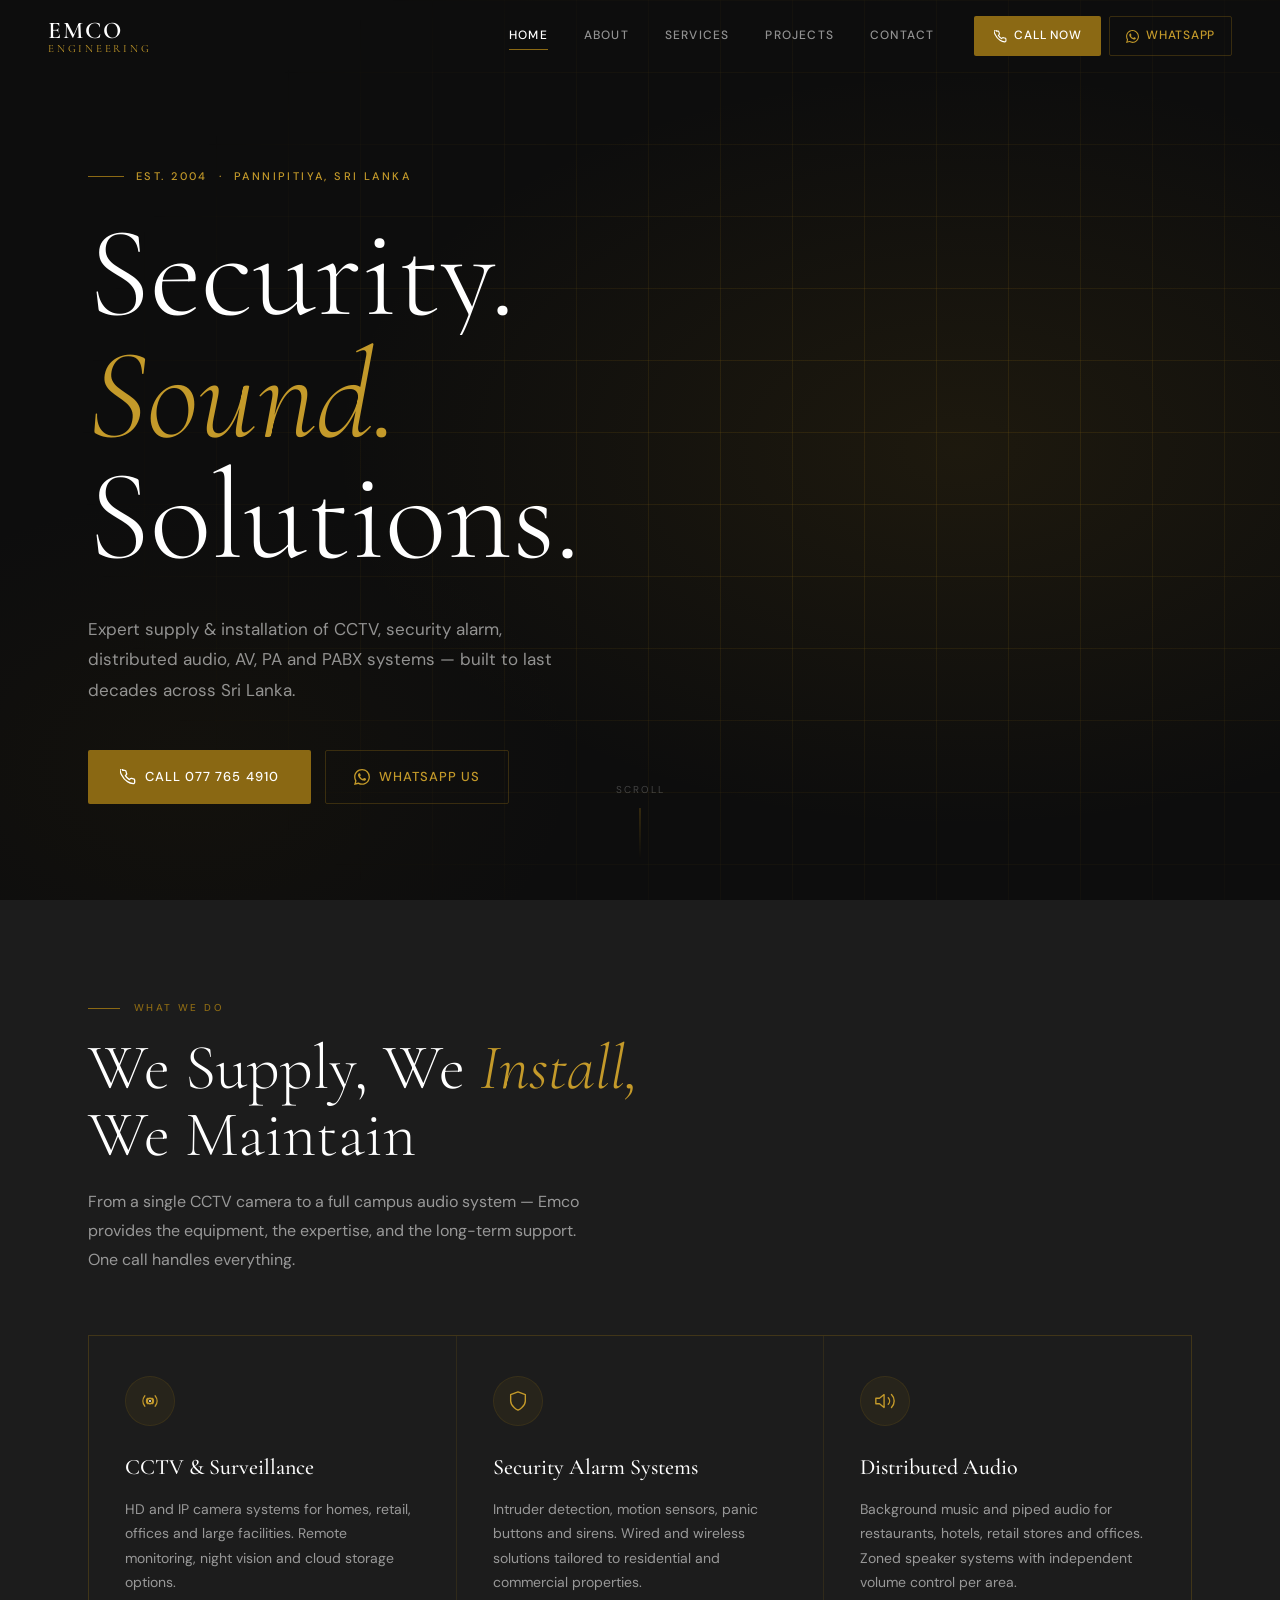
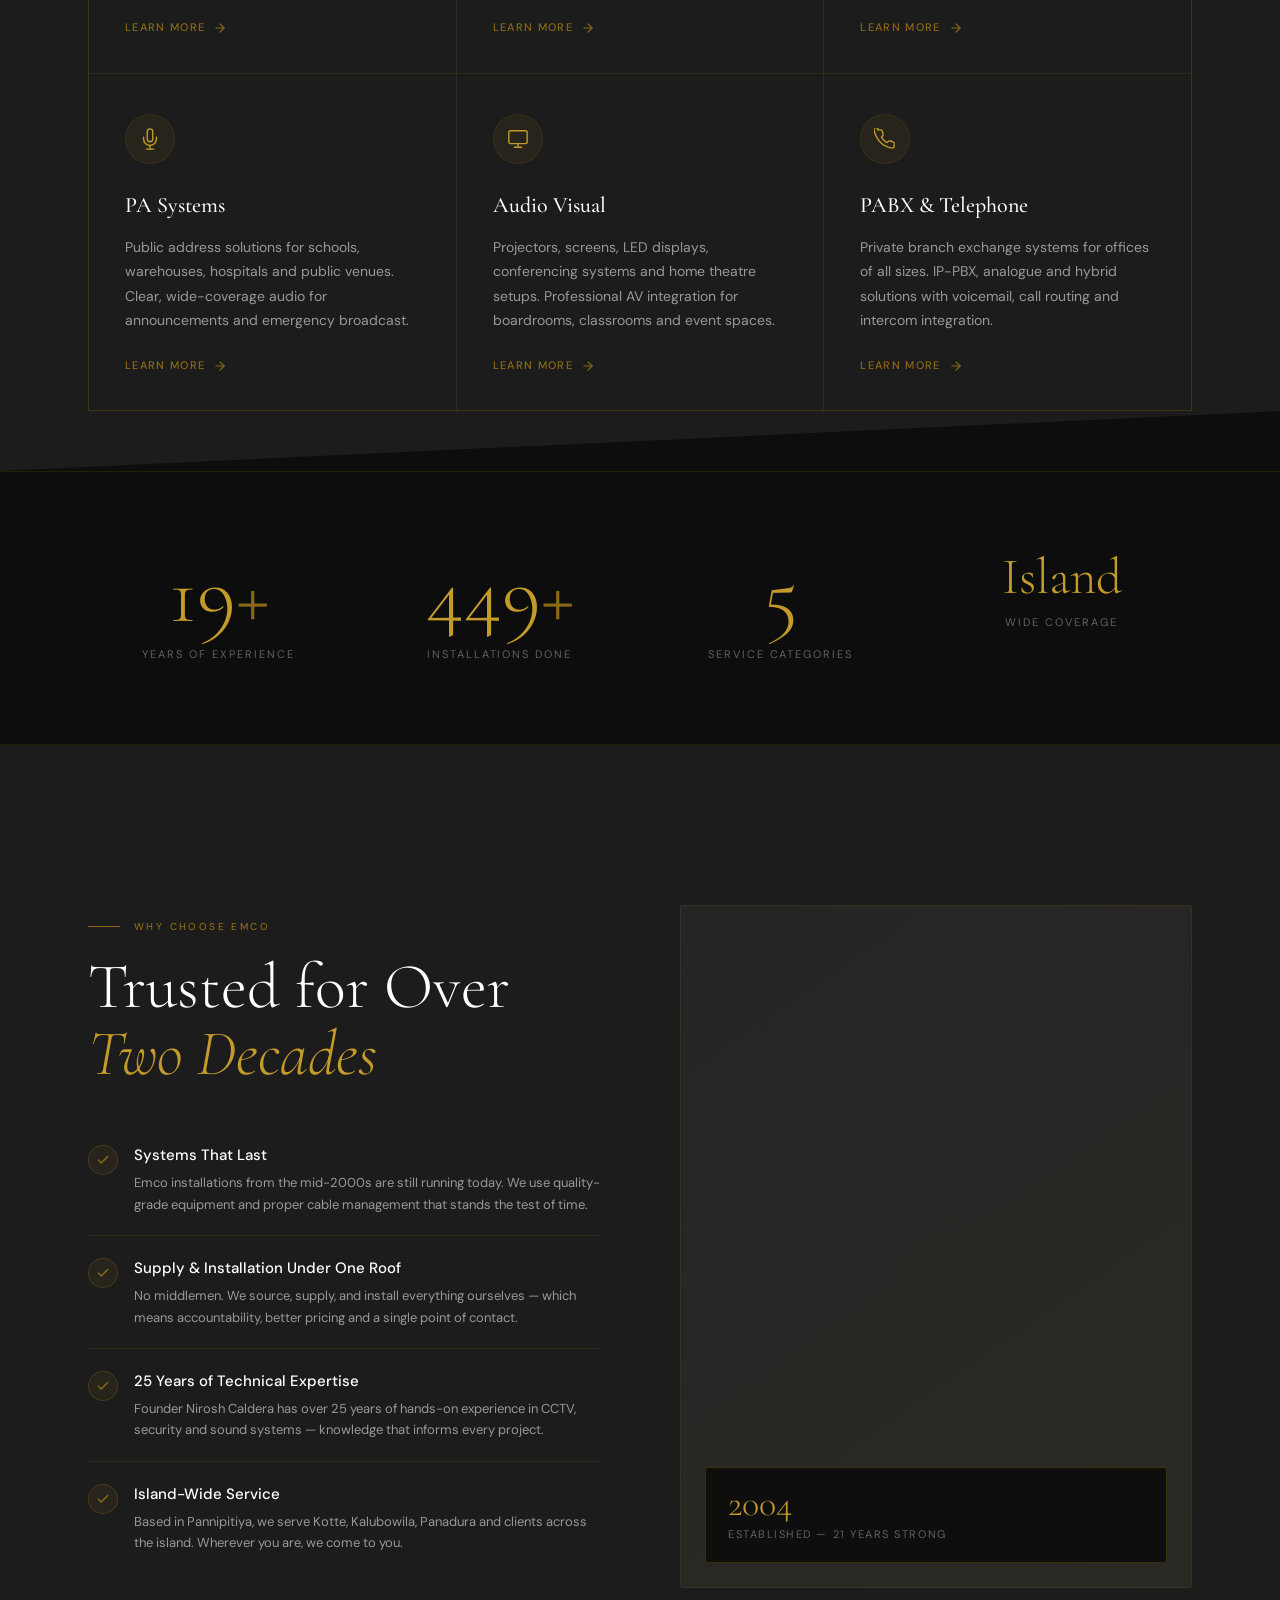
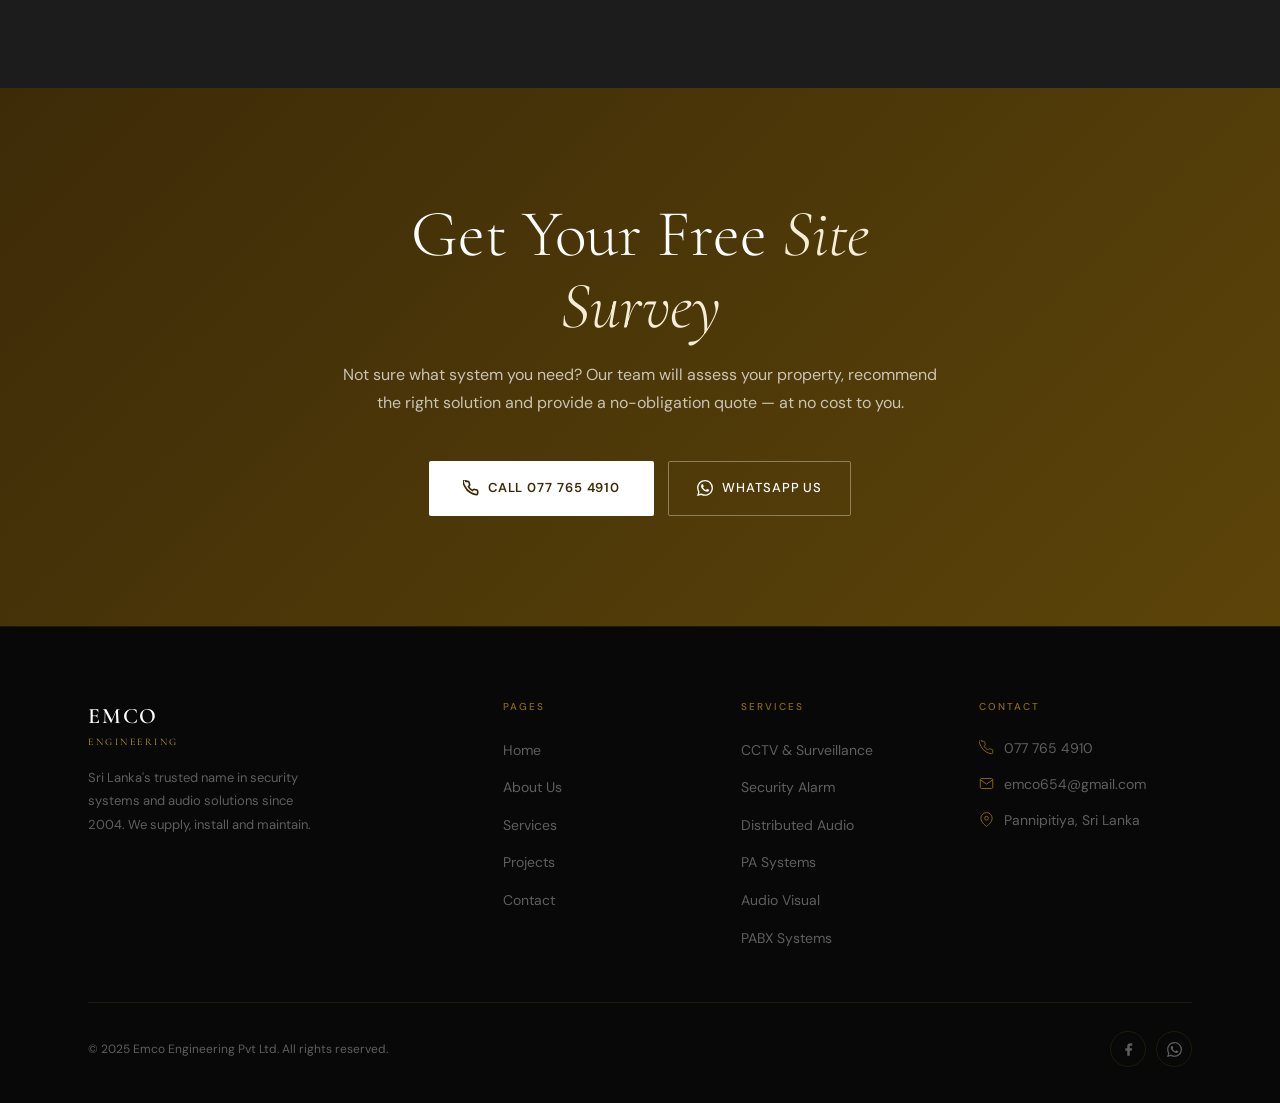
==== index.html @ 7edbc1fe "Build complete 5-page website for Emco Engineering Implements the full dark-luxury website based on " ====
<!DOCTYPE html>
<html lang="en">
<head>
  <meta charset="UTF-8">
  <meta name="viewport" content="width=device-width, initial-scale=1.0">
  <title>Emco Engineering — Security &amp; Audio Systems | Sri Lanka</title>
  <meta name="description" content="Emco Engineering Pvt Ltd — Expert CCTV, security alarm, distributed audio, AV, PA and PABX installation across Sri Lanka since 2004. Supply &amp; installation under one roof.">
  <link rel="stylesheet" href="style.css">
  <script src="https://cdnjs.cloudflare.com/ajax/libs/gsap/3.12.5/gsap.min.js" defer></script>
  <script src="script.js" defer></script>
</head>
<body>

<!-- Page Transition Overlay -->
<div id="page-overlay"></div>

<!-- ===== NAVBAR ===== -->
<nav class="navbar" id="navbar">
  <div class="nav-container">
    <a href="index.html" class="nav-logo nav-link-anim">
      <img src="assets/logo.png" alt="Emco Engineering" class="logo-img" onerror="this.closest('.nav-logo').classList.add('logo-fallback-active')">
      <div class="logo-text-fallback"><div class="logo-emco">EMCO</div><div class="logo-engineering">Engineering</div></div>
    </a>
    <div class="nav-links">
      <a href="index.html"    class="nav-link active nav-link-anim">Home</a>
      <a href="about.html"   class="nav-link nav-link-anim">About</a>
      <a href="services.html" class="nav-link nav-link-anim">Services</a>
      <a href="projects.html" class="nav-link nav-link-anim">Projects</a>
      <a href="contact.html"  class="nav-link nav-link-anim">Contact</a>
    </div>
    <div class="nav-cta-group">
      <a href="tel:+94777654910" class="btn-nav-call">
        <svg viewBox="0 0 24 24" width="13" height="13" fill="none" stroke="currentColor" stroke-width="2" stroke-linecap="round" stroke-linejoin="round"><path d="M22 16.92v3a2 2 0 01-2.18 2 19.79 19.79 0 01-8.63-3.07A19.5 19.5 0 013 9.82a19.79 19.79 0 01-3.07-8.63A2 2 0 014.11 2h3a2 2 0 012 1.72c.127.96.361 1.903.7 2.81a2 2 0 01-.45 2.11L8.09 9.91a16 16 0 006 6l1.27-1.27a2 2 0 012.11-.45c.907.339 1.85.573 2.81.7A2 2 0 0122 16.92z"/></svg>
        Call Now
      </a>
      <a href="https://wa.me/94777654910" class="btn-nav-wa" target="_blank" rel="noopener">
        <svg viewBox="0 0 24 24" width="13" height="13" fill="currentColor"><path d="M17.472 14.382c-.297-.149-1.758-.867-2.03-.967-.273-.099-.471-.148-.67.15-.197.297-.767.966-.94 1.164-.173.199-.347.223-.644.075-.297-.15-1.255-.463-2.39-1.475-.883-.788-1.48-1.761-1.653-2.059-.173-.297-.018-.458.13-.606.134-.133.298-.347.446-.52.149-.174.198-.298.298-.497.099-.198.05-.371-.025-.52-.075-.149-.669-1.612-.916-2.207-.242-.579-.487-.5-.669-.51-.173-.008-.371-.01-.57-.01-.198 0-.52.074-.792.372-.272.297-1.04 1.016-1.04 2.479 0 1.462 1.065 2.875 1.213 3.074.149.198 2.096 3.2 5.077 4.487.709.306 1.262.489 1.694.625.712.227 1.36.195 1.871.118.571-.085 1.758-.719 2.006-1.413.248-.694.248-1.289.173-1.413-.074-.124-.272-.198-.57-.347m-5.421 7.403h-.004a9.87 9.87 0 01-5.031-1.378l-.361-.214-3.741.982.998-3.648-.235-.374a9.86 9.86 0 01-1.51-5.26c.001-5.45 4.436-9.884 9.888-9.884 2.64 0 5.122 1.03 6.988 2.898a9.825 9.825 0 012.893 6.994c-.003 5.45-4.437 9.884-9.885 9.884m8.413-18.297A11.815 11.815 0 0012.05 0C5.495 0 .16 5.335.157 11.892c0 2.096.547 4.142 1.588 5.945L.057 24l6.305-1.654a11.882 11.882 0 005.683 1.448h.005c6.554 0 11.89-5.335 11.893-11.893a11.821 11.821 0 00-3.48-8.413Z"/></svg>
        WhatsApp
      </a>
    </div>
    <button class="hamburger" id="hamburger" aria-label="Open menu">
      <span></span><span></span><span></span>
    </button>
  </div>
</nav>

<!-- Mobile -->
<div class="mobile-scrim" id="mobileScrim"></div>
<div class="mobile-menu" id="mobileMenu">
  <a href="index.html"    class="mobile-link nav-link-anim">Home</a>
  <a href="about.html"   class="mobile-link nav-link-anim">About</a>
  <a href="services.html" class="mobile-link nav-link-anim">Services</a>
  <a href="projects.html" class="mobile-link nav-link-anim">Projects</a>
  <a href="contact.html"  class="mobile-link nav-link-anim">Contact</a>
  <div class="mobile-cta">
    <a href="tel:+94777654910" class="mobile-call">📞 Call 077 765 4910</a>
    <a href="https://wa.me/94777654910" class="mobile-wa" target="_blank">💬 WhatsApp Us</a>
  </div>
</div>

<!-- ===== HERO ===== -->
<section class="hero" id="hero">
  <div class="hero-bg"></div>
  <div class="hero-grid"></div>
  <div class="hero-content">
    <div class="hero-label" id="heroLabel">Est. 2004 &nbsp;·&nbsp; Pannipitiya, Sri Lanka</div>
    <h1 class="hero-title">
      <span class="word"><span class="word-inner">Security.</span></span>
      <span class="word"><span class="word-inner accent">Sound.</span></span>
      <span class="word"><span class="word-inner">Solutions.</span></span>
    </h1>
    <p class="hero-sub" id="heroSub">Expert supply &amp; installation of CCTV, security alarm, distributed audio, AV, PA and PABX systems — built to last decades across Sri Lanka.</p>
    <div class="hero-cta" id="heroCta">
      <a href="tel:+94777654910" class="btn-primary">
        <svg viewBox="0 0 24 24" width="16" height="16" fill="none" stroke="currentColor" stroke-width="2" stroke-linecap="round" stroke-linejoin="round"><path d="M22 16.92v3a2 2 0 01-2.18 2 19.79 19.79 0 01-8.63-3.07A19.5 19.5 0 013 9.82a19.79 19.79 0 01-3.07-8.63A2 2 0 014.11 2h3a2 2 0 012 1.72c.127.96.361 1.903.7 2.81a2 2 0 01-.45 2.11L8.09 9.91a16 16 0 006 6l1.27-1.27a2 2 0 012.11-.45c.907.339 1.85.573 2.81.7A2 2 0 0122 16.92z"/></svg>
        <span>Call 077 765 4910</span>
      </a>
      <a href="https://wa.me/94777654910" class="btn-outline" target="_blank" rel="noopener">
        <svg viewBox="0 0 24 24" width="16" height="16" fill="currentColor"><path d="M17.472 14.382c-.297-.149-1.758-.867-2.03-.967-.273-.099-.471-.148-.67.15-.197.297-.767.966-.94 1.164-.173.199-.347.223-.644.075-.297-.15-1.255-.463-2.39-1.475-.883-.788-1.48-1.761-1.653-2.059-.173-.297-.018-.458.13-.606.134-.133.298-.347.446-.52.149-.174.198-.298.298-.497.099-.198.05-.371-.025-.52-.075-.149-.669-1.612-.916-2.207-.242-.579-.487-.5-.669-.51-.173-.008-.371-.01-.57-.01-.198 0-.52.074-.792.372-.272.297-1.04 1.016-1.04 2.479 0 1.462 1.065 2.875 1.213 3.074.149.198 2.096 3.2 5.077 4.487.709.306 1.262.489 1.694.625.712.227 1.36.195 1.871.118.571-.085 1.758-.719 2.006-1.413.248-.694.248-1.289.173-1.413-.074-.124-.272-.198-.57-.347m-5.421 7.403h-.004a9.87 9.87 0 01-5.031-1.378l-.361-.214-3.741.982.998-3.648-.235-.374a9.86 9.86 0 01-1.51-5.26c.001-5.45 4.436-9.884 9.888-9.884 2.64 0 5.122 1.03 6.988 2.898a9.825 9.825 0 012.893 6.994c-.003 5.45-4.437 9.884-9.885 9.884m8.413-18.297A11.815 11.815 0 0012.05 0C5.495 0 .16 5.335.157 11.892c0 2.096.547 4.142 1.588 5.945L.057 24l6.305-1.654a11.882 11.882 0 005.683 1.448h.005c6.554 0 11.89-5.335 11.893-11.893a11.821 11.821 0 00-3.48-8.413Z"/></svg>
        <span>WhatsApp Us</span>
      </a>
    </div>
  </div>
  <div class="hero-scroll" id="heroScroll">
    <span>Scroll</span>
    <div class="scroll-line"></div>
  </div>
</section>

<!-- ===== SERVICES OVERVIEW ===== -->
<section class="services-section">
  <div class="section-inner">
    <div class="section-eyebrow reveal">What We Do</div>
    <h2 class="section-heading reveal d1">We Supply, We <em>Install,</em><br>We Maintain</h2>
    <p class="section-body reveal d2">From a single CCTV camera to a full campus audio system — Emco provides the equipment, the expertise, and the long-term support. One call handles everything.</p>

    <div class="services-grid">
      <div class="s-card reveal d1">
        <div class="s-icon">
          <svg viewBox="0 0 24 24"><circle cx="12" cy="12" r="3"/><path d="M14.83 9.17a5 5 0 010 5.66M17.66 6.34a9 9 0 010 11.32M6.34 6.34a9 9 0 000 11.32M9.17 9.17a5 5 0 000 5.66"/><circle cx="12" cy="12" r="1" fill="currentColor" stroke="none"/></svg>
        </div>
        <h3>CCTV &amp; Surveillance</h3>
        <p>HD and IP camera systems for homes, retail, offices and large facilities. Remote monitoring, night vision and cloud storage options.</p>
        <a href="services.html" class="s-link nav-link-anim">Learn more <svg viewBox="0 0 24 24"><line x1="5" y1="12" x2="19" y2="12"/><polyline points="12 5 19 12 12 19"/></svg></a>
      </div>
      <div class="s-card reveal d2">
        <div class="s-icon">
          <svg viewBox="0 0 24 24"><path d="M12 22s8-4 8-10V5l-8-3-8 3v7c0 6 8 10 8 10z"/></svg>
        </div>
        <h3>Security Alarm Systems</h3>
        <p>Intruder detection, motion sensors, panic buttons and sirens. Wired and wireless solutions tailored to residential and commercial properties.</p>
        <a href="services.html" class="s-link nav-link-anim">Learn more <svg viewBox="0 0 24 24"><line x1="5" y1="12" x2="19" y2="12"/><polyline points="12 5 19 12 12 19"/></svg></a>
      </div>
      <div class="s-card reveal d3">
        <div class="s-icon">
          <svg viewBox="0 0 24 24"><polygon points="11 5 6 9 2 9 2 15 6 15 11 19 11 5"/><path d="M15.54 8.46a5 5 0 010 7.07"/><path d="M19.07 4.93a10 10 0 010 14.14"/></svg>
        </div>
        <h3>Distributed Audio</h3>
        <p>Background music and piped audio for restaurants, hotels, retail stores and offices. Zoned speaker systems with independent volume control per area.</p>
        <a href="services.html" class="s-link nav-link-anim">Learn more <svg viewBox="0 0 24 24"><line x1="5" y1="12" x2="19" y2="12"/><polyline points="12 5 19 12 12 19"/></svg></a>
      </div>
      <div class="s-card reveal d4">
        <div class="s-icon">
          <svg viewBox="0 0 24 24"><path d="M12 1a3 3 0 00-3 3v8a3 3 0 006 0V4a3 3 0 00-3-3z"/><path d="M19 10v2a7 7 0 01-14 0v-2"/><line x1="12" y1="19" x2="12" y2="23"/><line x1="8" y1="23" x2="16" y2="23"/></svg>
        </div>
        <h3>PA Systems</h3>
        <p>Public address solutions for schools, warehouses, hospitals and public venues. Clear, wide-coverage audio for announcements and emergency broadcast.</p>
        <a href="services.html" class="s-link nav-link-anim">Learn more <svg viewBox="0 0 24 24"><line x1="5" y1="12" x2="19" y2="12"/><polyline points="12 5 19 12 12 19"/></svg></a>
      </div>
      <div class="s-card reveal d5">
        <div class="s-icon">
          <svg viewBox="0 0 24 24"><rect x="2" y="3" width="20" height="14" rx="2"/><line x1="8" y1="21" x2="16" y2="21"/><line x1="12" y1="17" x2="12" y2="21"/></svg>
        </div>
        <h3>Audio Visual</h3>
        <p>Projectors, screens, LED displays, conferencing systems and home theatre setups. Professional AV integration for boardrooms, classrooms and event spaces.</p>
        <a href="services.html" class="s-link nav-link-anim">Learn more <svg viewBox="0 0 24 24"><line x1="5" y1="12" x2="19" y2="12"/><polyline points="12 5 19 12 12 19"/></svg></a>
      </div>
      <div class="s-card reveal d6">
        <div class="s-icon">
          <svg viewBox="0 0 24 24"><path d="M22 16.92v3a2 2 0 01-2.18 2 19.79 19.79 0 01-8.63-3.07A19.5 19.5 0 013 9.82a19.79 19.79 0 01-3.07-8.63A2 2 0 014.11 2h3a2 2 0 012 1.72c.127.96.361 1.903.7 2.81a2 2 0 01-.45 2.11L8.09 9.91a16 16 0 006 6l1.27-1.27a2 2 0 012.11-.45c.907.339 1.85.573 2.81.7A2 2 0 0122 16.92z"/></svg>
        </div>
        <h3>PABX &amp; Telephone</h3>
        <p>Private branch exchange systems for offices of all sizes. IP-PBX, analogue and hybrid solutions with voicemail, call routing and intercom integration.</p>
        <a href="services.html" class="s-link nav-link-anim">Learn more <svg viewBox="0 0 24 24"><line x1="5" y1="12" x2="19" y2="12"/><polyline points="12 5 19 12 12 19"/></svg></a>
      </div>
    </div>
  </div>

  <!-- Angled bottom divider -->
  <svg class="angle-divider" viewBox="0 0 1440 60" preserveAspectRatio="none" style="height:60px;fill:var(--obsidian);">
    <polygon points="0,60 1440,0 1440,60"/>
  </svg>
</section>

<!-- ===== STATS ===== -->
<section class="stats-section">
  <div class="stats-grid">
    <div class="reveal">
      <div class="stat-num"><span class="counter" data-target="21"></span><span class="stat-suf">+</span></div>
      <div class="stat-lbl">Years of Experience</div>
    </div>
    <div class="reveal d1">
      <div class="stat-num"><span class="counter" data-target="500"></span><span class="stat-suf">+</span></div>
      <div class="stat-lbl">Installations Done</div>
    </div>
    <div class="reveal d2">
      <div class="stat-num"><span class="counter" data-target="6"></span></div>
      <div class="stat-lbl">Service Categories</div>
    </div>
    <div class="reveal d3">
      <div class="stat-num" style="font-size:clamp(32px,4vw,52px);display:flex;align-items:center;justify-content:center;height:1em;line-height:1;">Island</div>
      <div class="stat-lbl">Wide Coverage</div>
    </div>
  </div>
</section>

<!-- ===== WHY EMCO ===== -->
<section class="why-section">
  <svg class="angle-divider" viewBox="0 0 1440 60" preserveAspectRatio="none" style="height:60px;fill:var(--charcoal);">
    <polygon points="0,0 1440,60 0,60"/>
  </svg>
  <div class="section-inner">
    <div class="why-grid">
      <div>
        <div class="section-eyebrow reveal">Why Choose Emco</div>
        <h2 class="section-heading reveal d1">Trusted for Over<br><em>Two Decades</em></h2>
        <ul class="why-list">
          <li class="why-item reveal d2">
            <div class="why-check"><svg viewBox="0 0 24 24"><polyline points="20 6 9 17 4 12"/></svg></div>
            <div><h4>Systems That Last</h4><p>Emco installations from the mid-2000s are still running today. We use quality-grade equipment and proper cable management that stands the test of time.</p></div>
          </li>
          <li class="why-item reveal d3">
            <div class="why-check"><svg viewBox="0 0 24 24"><polyline points="20 6 9 17 4 12"/></svg></div>
            <div><h4>Supply &amp; Installation Under One Roof</h4><p>No middlemen. We source, supply, and install everything ourselves — which means accountability, better pricing and a single point of contact.</p></div>
          </li>
          <li class="why-item reveal d4">
            <div class="why-check"><svg viewBox="0 0 24 24"><polyline points="20 6 9 17 4 12"/></svg></div>
            <div><h4>25 Years of Technical Expertise</h4><p>Founder Nirosh Caldera has over 25 years of hands-on experience in CCTV, security and sound systems — knowledge that informs every project.</p></div>
          </li>
          <li class="why-item reveal d5">
            <div class="why-check"><svg viewBox="0 0 24 24"><polyline points="20 6 9 17 4 12"/></svg></div>
            <div><h4>Island-Wide Service</h4><p>Based in Pannipitiya, we serve Kotte, Kalubowila, Panadura and clients across the island. Wherever you are, we come to you.</p></div>
          </li>
        </ul>
      </div>
      <div class="why-visual reveal-left d2">
        <div class="why-img-placeholder">
          <svg viewBox="0 0 200 200"><circle cx="100" cy="100" r="80" stroke-dasharray="8 8"/><circle cx="100" cy="100" r="50" stroke-dasharray="5 5"/><circle cx="100" cy="100" r="20"/></svg>
        </div>
        <div class="why-badge">
          <strong>2004</strong>
          <span>Established — 21 years strong</span>
        </div>
      </div>
    </div>
  </div>
</section>

<!-- ===== CTA BANNER ===== -->
<section class="cta-section">
  <div class="cta-pattern"></div>
  <div class="cta-inner">
    <h2 class="reveal">Get Your Free <em>Site Survey</em></h2>
    <p class="reveal d1">Not sure what system you need? Our team will assess your property, recommend the right solution and provide a no-obligation quote — at no cost to you.</p>
    <div class="cta-btns reveal d2">
      <a href="tel:+94777654910" class="btn-white">
        <svg viewBox="0 0 24 24" width="16" height="16" fill="none" stroke="currentColor" stroke-width="2.5" stroke-linecap="round" stroke-linejoin="round"><path d="M22 16.92v3a2 2 0 01-2.18 2 19.79 19.79 0 01-8.63-3.07A19.5 19.5 0 013 9.82a19.79 19.79 0 01-3.07-8.63A2 2 0 014.11 2h3a2 2 0 012 1.72c.127.96.361 1.903.7 2.81a2 2 0 01-.45 2.11L8.09 9.91a16 16 0 006 6l1.27-1.27a2 2 0 012.11-.45c.907.339 1.85.573 2.81.7A2 2 0 0122 16.92z"/></svg>
        Call 077 765 4910
      </a>
      <a href="https://wa.me/94777654910" class="btn-outline-white" target="_blank" rel="noopener">
        <svg viewBox="0 0 24 24" width="16" height="16" fill="currentColor"><path d="M17.472 14.382c-.297-.149-1.758-.867-2.03-.967-.273-.099-.471-.148-.67.15-.197.297-.767.966-.94 1.164-.173.199-.347.223-.644.075-.297-.15-1.255-.463-2.39-1.475-.883-.788-1.48-1.761-1.653-2.059-.173-.297-.018-.458.13-.606.134-.133.298-.347.446-.52.149-.174.198-.298.298-.497.099-.198.05-.371-.025-.52-.075-.149-.669-1.612-.916-2.207-.242-.579-.487-.5-.669-.51-.173-.008-.371-.01-.57-.01-.198 0-.52.074-.792.372-.272.297-1.04 1.016-1.04 2.479 0 1.462 1.065 2.875 1.213 3.074.149.198 2.096 3.2 5.077 4.487.709.306 1.262.489 1.694.625.712.227 1.36.195 1.871.118.571-.085 1.758-.719 2.006-1.413.248-.694.248-1.289.173-1.413-.074-.124-.272-.198-.57-.347m-5.421 7.403h-.004a9.87 9.87 0 01-5.031-1.378l-.361-.214-3.741.982.998-3.648-.235-.374a9.86 9.86 0 01-1.51-5.26c.001-5.45 4.436-9.884 9.888-9.884 2.64 0 5.122 1.03 6.988 2.898a9.825 9.825 0 012.893 6.994c-.003 5.45-4.437 9.884-9.885 9.884m8.413-18.297A11.815 11.815 0 0012.05 0C5.495 0 .16 5.335.157 11.892c0 2.096.547 4.142 1.588 5.945L.057 24l6.305-1.654a11.882 11.882 0 005.683 1.448h.005c6.554 0 11.89-5.335 11.893-11.893a11.821 11.821 0 00-3.48-8.413Z"/></svg>
        WhatsApp Us
      </a>
    </div>
  </div>
</section>

<!-- ===== FOOTER ===== -->
<footer class="footer">
  <div class="footer-inner">
    <div class="footer-top">
      <div>
        <div class="footer-logo">
          <img src="assets/logo.png" alt="Emco Engineering" onerror="this.style.display='none';this.nextElementSibling.style.display='block'">
          <div style="display:none"><div class="logo-emco">EMCO</div><div class="logo-engineering">Engineering</div></div>
        </div>
        <p class="footer-tagline">Sri Lanka's trusted name in security systems and audio solutions since 2004. We supply, install and maintain.</p>
      </div>
      <div class="footer-col">
        <h4>Pages</h4>
        <ul>
          <li><a href="index.html"    class="nav-link-anim">Home</a></li>
          <li><a href="about.html"   class="nav-link-anim">About Us</a></li>
          <li><a href="services.html" class="nav-link-anim">Services</a></li>
          <li><a href="projects.html" class="nav-link-anim">Projects</a></li>
          <li><a href="contact.html"  class="nav-link-anim">Contact</a></li>
        </ul>
      </div>
      <div class="footer-col">
        <h4>Services</h4>
        <ul>
          <li><a href="services.html">CCTV &amp; Surveillance</a></li>
          <li><a href="services.html">Security Alarm</a></li>
          <li><a href="services.html">Distributed Audio</a></li>
          <li><a href="services.html">PA Systems</a></li>
          <li><a href="services.html">Audio Visual</a></li>
          <li><a href="services.html">PABX Systems</a></li>
        </ul>
      </div>
      <div class="footer-col">
        <h4>Contact</h4>
        <div class="fc-item">
          <svg viewBox="0 0 24 24"><path d="M22 16.92v3a2 2 0 01-2.18 2 19.79 19.79 0 01-8.63-3.07A19.5 19.5 0 013 9.82a19.79 19.79 0 01-3.07-8.63A2 2 0 014.11 2h3a2 2 0 012 1.72c.127.96.361 1.903.7 2.81a2 2 0 01-.45 2.11L8.09 9.91a16 16 0 006 6l1.27-1.27a2 2 0 012.11-.45c.907.339 1.85.573 2.81.7A2 2 0 0122 16.92z"/></svg>
          <a href="tel:+94777654910">077 765 4910</a>
        </div>
        <div class="fc-item">
          <svg viewBox="0 0 24 24"><path d="M4 4h16c1.1 0 2 .9 2 2v12c0 1.1-.9 2-2 2H4c-1.1 0-2-.9-2-2V6c0-1.1.9-2 2-2z"/><polyline points="22,6 12,13 2,6"/></svg>
          <a href="mailto:emco654@gmail.com">emco654@gmail.com</a>
        </div>
        <div class="fc-item">
          <svg viewBox="0 0 24 24"><path d="M21 10c0 7-9 13-9 13s-9-6-9-13a9 9 0 0118 0z"/><circle cx="12" cy="10" r="3"/></svg>
          <span>Pannipitiya, Sri Lanka</span>
        </div>
      </div>
    </div>
    <div class="footer-bottom">
      <p class="footer-copy">&copy; 2025 Emco Engineering Pvt Ltd. All rights reserved.</p>
      <div class="footer-social">
        <a href="https://facebook.com" class="soc-btn" target="_blank" rel="noopener" aria-label="Facebook">
          <svg viewBox="0 0 24 24"><path d="M18 2h-3a5 5 0 00-5 5v3H7v4h3v8h4v-8h3l1-4h-4V7a1 1 0 011-1h3z"/></svg>
        </a>
        <a href="https://wa.me/94777654910" class="soc-btn" target="_blank" rel="noopener" aria-label="WhatsApp">
          <svg viewBox="0 0 24 24"><path d="M17.472 14.382c-.297-.149-1.758-.867-2.03-.967-.273-.099-.471-.148-.67.15-.197.297-.767.966-.94 1.164-.173.199-.347.223-.644.075-.297-.15-1.255-.463-2.39-1.475-.883-.788-1.48-1.761-1.653-2.059-.173-.297-.018-.458.13-.606.134-.133.298-.347.446-.52.149-.174.198-.298.298-.497.099-.198.05-.371-.025-.52-.075-.149-.669-1.612-.916-2.207-.242-.579-.487-.5-.669-.51-.173-.008-.371-.01-.57-.01-.198 0-.52.074-.792.372-.272.297-1.04 1.016-1.04 2.479 0 1.462 1.065 2.875 1.213 3.074.149.198 2.096 3.2 5.077 4.487.709.306 1.262.489 1.694.625.712.227 1.36.195 1.871.118.571-.085 1.758-.719 2.006-1.413.248-.694.248-1.289.173-1.413-.074-.124-.272-.198-.57-.347m-5.421 7.403h-.004a9.87 9.87 0 01-5.031-1.378l-.361-.214-3.741.982.998-3.648-.235-.374a9.86 9.86 0 01-1.51-5.26c.001-5.45 4.436-9.884 9.888-9.884 2.64 0 5.122 1.03 6.988 2.898a9.825 9.825 0 012.893 6.994c-.003 5.45-4.437 9.884-9.885 9.884m8.413-18.297A11.815 11.815 0 0012.05 0C5.495 0 .16 5.335.157 11.892c0 2.096.547 4.142 1.588 5.945L.057 24l6.305-1.654a11.882 11.882 0 005.683 1.448h.005c6.554 0 11.89-5.335 11.893-11.893a11.821 11.821 0 00-3.48-8.413Z"/></svg>
        </a>
      </div>
    </div>
  </div>
</footer>

</body>
</html>
---- style.css ----
/* ================================================================
   EMCO ENGINEERING — GLOBAL STYLESHEET
   Dark Luxury · Gold Accent · Cormorant Garamond + DM Sans
   ================================================================ */

@import url('https://fonts.googleapis.com/css2?family=Cormorant+Garamond:ital,wght@0,300;0,400;0,500;0,600;1,300;1,400;1,500&family=DM+Sans:opsz,wght@9..40,300;9..40,400;9..40,500;9..40,600&display=swap');

/* ── VARIABLES ─────────────────────────────────────────────── */
:root {
  --obsidian:    #0D0D0D;
  --charcoal:    #1C1C1C;
  --charcoal2:   #252525;
  --charcoal3:   #2E2E2E;
  --gold:        #8B6914;
  --gold-light:  #C49A2A;
  --gold-pale:   #F5EDD5;
  --gold-dark:   #5C4409;
  --brown:       #3D2B08;
  --off-white:   #F7F5F0;
  --white:       #FFFFFF;
  --muted:       rgba(255,255,255,0.55);
  --muted2:      rgba(255,255,255,0.35);
  --border-gold: rgba(139,105,20,0.18);
  --border-gold2:rgba(139,105,20,0.35);
  --ff-display:  'Cormorant Garamond', serif;
  --ff-body:     'DM Sans', sans-serif;
  --max-w:       1200px;
  --ease-expo:   cubic-bezier(0.16, 1, 0.3, 1);
}

/* ── RESET ──────────────────────────────────────────────────── */
*, *::before, *::after { box-sizing: border-box; margin: 0; padding: 0; }
html { scroll-behavior: smooth; }
body {
  font-family: var(--ff-body);
  background: var(--obsidian);
  color: var(--white);
  overflow-x: hidden;
  line-height: 1.6;
  -webkit-font-smoothing: antialiased;
}
img { max-width: 100%; display: block; }
a { text-decoration: none; color: inherit; }
button { font-family: var(--ff-body); cursor: pointer; border: none; background: none; }
svg { pointer-events: none; }

::-webkit-scrollbar { width: 5px; }
::-webkit-scrollbar-track { background: var(--charcoal); }
::-webkit-scrollbar-thumb { background: var(--gold); border-radius: 3px; }

/* ── PAGE TRANSITION OVERLAY ────────────────────────────────── */
#page-overlay {
  position: fixed;
  inset: 0;
  background: var(--gold-dark);
  z-index: 9999;
  transform: scaleX(1);
  transform-origin: right;
  pointer-events: none;
  will-change: transform;
}

/* ── NAVBAR ─────────────────────────────────────────────────── */
.navbar {
  position: fixed;
  top: 0; left: 0; right: 0;
  z-index: 900;
  height: 72px;
  padding: 0 48px;
  display: flex;
  align-items: center;
  transition: background 0.4s, box-shadow 0.4s;
}
.navbar.scrolled {
  background: rgba(13,13,13,0.96);
  backdrop-filter: blur(16px);
  -webkit-backdrop-filter: blur(16px);
  box-shadow: 0 1px 0 var(--border-gold);
}
.nav-container {
  display: flex;
  align-items: center;
  width: 100%;
  max-width: var(--max-w);
  margin: 0 auto;
}

/* Logo */
.nav-logo { display: flex; align-items: center; gap: 10px; flex-shrink: 0; }
.nav-logo .logo-img { height: 38px; width: auto; display: block; }
.logo-text-fallback {
  display: none;
  flex-direction: column;
  line-height: 1;
}
.nav-logo.logo-fallback-active .logo-img { display: none; }
.nav-logo.logo-fallback-active .logo-text-fallback { display: flex; }
.logo-emco {
  font-family: var(--ff-display);
  font-size: 24px;
  font-weight: 600;
  color: var(--white);
  letter-spacing: 0.08em;
}
.logo-engineering {
  font-family: var(--ff-display);
  font-size: 11px;
  font-weight: 400;
  color: var(--gold-light);
  letter-spacing: 0.25em;
  text-transform: uppercase;
}

/* Nav links */
.nav-links {
  display: flex;
  gap: 36px;
  margin-left: auto;
  margin-right: 40px;
}
.nav-link {
  font-size: 12px;
  font-weight: 500;
  letter-spacing: 0.1em;
  text-transform: uppercase;
  color: var(--muted);
  position: relative;
  transition: color 0.25s;
}
.nav-link::after {
  content: '';
  position: absolute;
  bottom: -4px; left: 50%; right: 50%;
  height: 1px;
  background: var(--gold);
  transition: left 0.3s var(--ease-expo), right 0.3s var(--ease-expo);
}
.nav-link:hover, .nav-link.active { color: var(--white); }
.nav-link:hover::after, .nav-link.active::after { left: 0; right: 0; }

/* CTA buttons */
.nav-cta-group { display: flex; gap: 8px; }
.btn-nav-call {
  display: inline-flex; align-items: center; gap: 7px;
  padding: 9px 20px;
  background: var(--gold);
  color: var(--white);
  font-size: 12px; font-weight: 500; letter-spacing: 0.06em;
  text-transform: uppercase; border-radius: 2px;
  transition: background 0.25s;
}
.btn-nav-call:hover { background: var(--gold-light); }
.btn-nav-wa {
  display: inline-flex; align-items: center; gap: 7px;
  padding: 9px 16px;
  border: 1px solid var(--border-gold2);
  color: var(--gold-light);
  font-size: 12px; font-weight: 500; letter-spacing: 0.06em;
  text-transform: uppercase; border-radius: 2px;
  transition: all 0.25s;
}
.btn-nav-wa:hover { border-color: var(--gold-light); background: rgba(139,105,20,0.08); color: var(--white); }

/* Hamburger */
.hamburger {
  display: none;
  margin-left: auto;
  width: 40px; height: 40px;
  flex-direction: column;
  align-items: flex-end;
  justify-content: center;
  gap: 6px;
}
.hamburger span {
  display: block; height: 1.5px; background: var(--white);
  transition: all 0.35s var(--ease-expo);
}
.hamburger span:nth-child(1) { width: 28px; }
.hamburger span:nth-child(2) { width: 20px; }
.hamburger span:nth-child(3) { width: 24px; }
.hamburger.open span:nth-child(1) { width: 26px; transform: translateY(7.5px) rotate(45deg); }
.hamburger.open span:nth-child(2) { opacity: 0; transform: scaleX(0); }
.hamburger.open span:nth-child(3) { width: 26px; transform: translateY(-7.5px) rotate(-45deg); }

/* Mobile menu */
.mobile-scrim {
  position: fixed; inset: 0;
  background: rgba(0,0,0,0.75);
  z-index: 850;
  opacity: 0; pointer-events: none;
  transition: opacity 0.4s;
}
.mobile-scrim.open { opacity: 1; pointer-events: all; }
.mobile-menu {
  position: fixed; top: 0; right: 0;
  width: min(320px, 85vw); height: 100vh;
  background: var(--charcoal);
  border-left: 1px solid var(--border-gold);
  z-index: 860;
  padding: 90px 36px 40px;
  transform: translateX(100%);
  transition: transform 0.5s var(--ease-expo);
  overflow-y: auto;
}
.mobile-menu.open { transform: translateX(0); }
.mobile-link {
  display: block;
  font-family: var(--ff-display);
  font-size: 28px; font-weight: 400;
  color: var(--muted);
  padding: 14px 0;
  border-bottom: 0.5px solid var(--border-gold);
  transition: color 0.2s, padding-left 0.3s;
}
.mobile-link:last-of-type { border-bottom: none; }
.mobile-link:hover { color: var(--gold-light); padding-left: 6px; }
.mobile-cta { margin-top: 36px; display: flex; flex-direction: column; gap: 10px; }
.mobile-cta a {
  display: flex; align-items: center; justify-content: center; gap: 8px;
  padding: 14px 20px; border-radius: 2px;
  font-size: 14px; font-weight: 500; letter-spacing: 0.04em;
}
.mobile-call { background: var(--gold); color: var(--white); }
.mobile-call:hover { background: var(--gold-light); }
.mobile-wa { border: 1px solid var(--border-gold2); color: var(--gold-light); }
.mobile-wa:hover { background: rgba(139,105,20,0.08); }

/* ── HERO ───────────────────────────────────────────────────── */
.hero {
  position: relative;
  height: 100svh; min-height: 680px;
  display: flex; align-items: center;
  overflow: hidden;
  background: var(--obsidian);
}
.hero-bg {
  position: absolute; inset: 0;
  background:
    radial-gradient(ellipse 70% 60% at 75% 50%, rgba(139,105,20,0.13) 0%, transparent 70%),
    radial-gradient(ellipse 50% 50% at 15% 85%, rgba(92,68,9,0.08) 0%, transparent 60%);
}
.hero-grid {
  position: absolute; inset: 0;
  background-image:
    linear-gradient(var(--border-gold) 1px, transparent 1px),
    linear-gradient(90deg, var(--border-gold) 1px, transparent 1px);
  background-size: 72px 72px;
  mask-image: radial-gradient(ellipse 80% 80% at 70% 50%, black 20%, transparent 80%);
  -webkit-mask-image: radial-gradient(ellipse 80% 80% at 70% 50%, black 20%, transparent 80%);
}
.hero-content {
  position: relative; z-index: 2;
  max-width: var(--max-w); margin: 0 auto;
  padding: 0 48px;
  width: 100%;
  padding-top: 72px;
}
.hero-label {
  font-size: 11px; font-weight: 500;
  letter-spacing: 0.22em; text-transform: uppercase;
  color: var(--gold-light);
  margin-bottom: 28px;
  display: flex; align-items: center; gap: 12px;
  opacity: 0;
}
.hero-label::before {
  content: ''; width: 36px; height: 1px; background: var(--gold);
}
.hero-title {
  font-family: var(--ff-display);
  font-size: clamp(60px, 10vw, 128px);
  font-weight: 300; line-height: 0.95;
  margin-bottom: 36px;
  color: var(--white);
}
.hero-title .word { display: block; overflow: hidden; }
.hero-title .word-inner { display: block; transform: translateY(110%); }
.hero-title .accent { color: var(--gold-light); font-style: italic; }
.hero-sub {
  font-size: clamp(15px, 1.6vw, 17px);
  color: var(--muted);
  max-width: 500px; line-height: 1.8;
  margin-bottom: 44px;
  opacity: 0;
}
.hero-cta { display: flex; gap: 14px; flex-wrap: wrap; opacity: 0; }

/* Primary button */
.btn-primary {
  display: inline-flex; align-items: center; gap: 9px;
  padding: 16px 32px;
  background: var(--gold); color: var(--white);
  font-size: 13px; font-weight: 500;
  letter-spacing: 0.08em; text-transform: uppercase;
  border-radius: 2px;
  position: relative; overflow: hidden;
  transition: transform 0.2s;
}
.btn-primary::before {
  content: '';
  position: absolute; inset: 0;
  background: var(--gold-light);
  transform: scaleX(0); transform-origin: left;
  transition: transform 0.4s var(--ease-expo);
  z-index: 0;
}
.btn-primary:hover::before { transform: scaleX(1); }
.btn-primary:hover { transform: translateY(-2px); }
.btn-primary > * { position: relative; z-index: 1; }

/* Outline button */
.btn-outline {
  display: inline-flex; align-items: center; gap: 9px;
  padding: 16px 28px;
  border: 1px solid var(--border-gold2);
  color: var(--gold-light);
  font-size: 13px; font-weight: 500;
  letter-spacing: 0.08em; text-transform: uppercase;
  border-radius: 2px;
  transition: all 0.3s;
}
.btn-outline:hover {
  border-color: var(--gold-light);
  background: rgba(139,105,20,0.1);
  color: var(--white);
  transform: translateY(-2px);
}

/* Scroll indicator */
.hero-scroll {
  position: absolute; bottom: 40px; left: 50%;
  transform: translateX(-50%);
  display: flex; flex-direction: column; align-items: center; gap: 10px;
  z-index: 2; opacity: 0;
}
.hero-scroll span { font-size: 10px; letter-spacing: 0.2em; text-transform: uppercase; color: var(--muted2); }
.scroll-line {
  width: 1px; height: 52px;
  background: linear-gradient(to bottom, var(--gold) 0%, transparent 100%);
  animation: scrollAnim 2.2s ease-in-out infinite;
}
@keyframes scrollAnim {
  0%   { transform: scaleY(0); transform-origin: top; opacity: 0; }
  40%  { transform: scaleY(1); transform-origin: top; opacity: 1; }
  60%  { transform: scaleY(1); transform-origin: bottom; opacity: 1; }
  100% { transform: scaleY(0); transform-origin: bottom; opacity: 0; }
}

/* ── SECTION SHARED ─────────────────────────────────────────── */
.section-inner {
  max-width: var(--max-w); margin: 0 auto;
  padding: 100px 48px;
}
.section-eyebrow {
  font-size: 10px; font-weight: 500;
  letter-spacing: 0.24em; text-transform: uppercase;
  color: var(--gold);
  margin-bottom: 18px;
  display: flex; align-items: center; gap: 14px;
}
.section-eyebrow::before { content: ''; width: 32px; height: 1px; background: var(--gold); flex-shrink: 0; }
.section-heading {
  font-family: var(--ff-display);
  font-size: clamp(38px, 5vw, 68px);
  font-weight: 300; line-height: 1.05;
  margin-bottom: 20px;
}
.section-heading em { font-style: italic; color: var(--gold-light); }
.section-body {
  font-size: 16px; color: var(--muted);
  max-width: 520px; line-height: 1.8;
}
.section-body.on-light { color: rgba(61,43,8,0.75); }

/* Reveal animation classes */
.reveal {
  opacity: 0; transform: translateY(28px);
  transition: opacity 0.75s var(--ease-expo), transform 0.75s var(--ease-expo);
}
.reveal.in { opacity: 1; transform: translateY(0); }
.reveal-left { opacity: 0; transform: translateX(-28px); transition: opacity 0.75s var(--ease-expo), transform 0.75s var(--ease-expo); }
.reveal-left.in { opacity: 1; transform: translateX(0); }
.d1 { transition-delay: 0.08s; }
.d2 { transition-delay: 0.16s; }
.d3 { transition-delay: 0.24s; }
.d4 { transition-delay: 0.32s; }
.d5 { transition-delay: 0.40s; }
.d6 { transition-delay: 0.48s; }

/* Angled SVG divider */
.angle-divider { display: block; width: 100%; line-height: 0; }

/* ── HOME: SERVICES GRID ────────────────────────────────────── */
.services-section { background: var(--charcoal); }
.services-section .section-inner { padding-bottom: 0; }
.services-grid {
  display: grid;
  grid-template-columns: repeat(3, 1fr);
  gap: 1px;
  background: var(--border-gold);
  border: 1px solid var(--border-gold);
  margin-top: 60px;
}
.s-card {
  background: var(--charcoal);
  padding: 40px 36px 36px;
  position: relative; overflow: hidden;
  transition: background 0.35s;
}
.s-card::after {
  content: '';
  position: absolute; bottom: 0; left: 0;
  width: 100%; height: 2px;
  background: var(--gold);
  transform: scaleX(0); transform-origin: left;
  transition: transform 0.45s var(--ease-expo);
}
.s-card:hover { background: var(--charcoal2); }
.s-card:hover::after { transform: scaleX(1); }
.s-icon {
  width: 50px; height: 50px; border-radius: 50%;
  background: rgba(139,105,20,0.1);
  border: 1px solid var(--border-gold);
  display: flex; align-items: center; justify-content: center;
  margin-bottom: 24px;
  transition: background 0.3s, border-color 0.3s;
}
.s-card:hover .s-icon { background: rgba(139,105,20,0.2); border-color: var(--gold); }
.s-icon svg { width: 22px; height: 22px; stroke: var(--gold-light); fill: none; stroke-width: 1.5; stroke-linecap: round; stroke-linejoin: round; }
.s-card h3 { font-family: var(--ff-display); font-size: 22px; font-weight: 500; margin-bottom: 12px; }
.s-card p { font-size: 14px; color: var(--muted); line-height: 1.75; margin-bottom: 24px; }
.s-link {
  font-size: 11px; font-weight: 500;
  letter-spacing: 0.12em; text-transform: uppercase;
  color: var(--gold);
  display: flex; align-items: center; gap: 8px;
  transition: gap 0.3s var(--ease-expo), color 0.3s;
}
.s-card:hover .s-link { gap: 14px; color: var(--gold-light); }
.s-link svg { width: 14px; height: 14px; stroke: currentColor; fill: none; stroke-width: 2; stroke-linecap: round; stroke-linejoin: round; }

/* ── HOME: STATS ────────────────────────────────────────────── */
.stats-section {
  background: var(--obsidian);
  border-top: 1px solid var(--border-gold);
  border-bottom: 1px solid var(--border-gold);
}
.stats-grid {
  max-width: var(--max-w); margin: 0 auto;
  padding: 80px 48px;
  display: grid;
  grid-template-columns: repeat(4, 1fr);
  gap: 20px;
  text-align: center;
}
.stat-num {
  font-family: var(--ff-display);
  font-size: clamp(52px, 7vw, 84px);
  font-weight: 300; line-height: 1;
  color: var(--gold-light);
}
.stat-suf { color: var(--gold); }
.stat-lbl {
  font-size: 11px; letter-spacing: 0.18em;
  text-transform: uppercase; color: var(--muted2);
  margin-top: 10px;
}

/* ── HOME: WHY EMCO ─────────────────────────────────────────── */
.why-section { background: var(--charcoal); }
.why-grid { display: grid; grid-template-columns: 1fr 1fr; gap: 80px; align-items: center; }
.why-list { list-style: none; margin-top: 36px; }
.why-item {
  display: flex; gap: 16px; align-items: flex-start;
  padding: 20px 0;
  border-bottom: 0.5px solid var(--border-gold);
}
.why-item:last-child { border-bottom: none; }
.why-check {
  width: 30px; height: 30px; border-radius: 50%; flex-shrink: 0;
  background: rgba(139,105,20,0.1);
  border: 1px solid var(--border-gold2);
  display: flex; align-items: center; justify-content: center;
  margin-top: 2px;
}
.why-check svg { width: 14px; height: 14px; stroke: var(--gold); fill: none; stroke-width: 2.5; stroke-linecap: round; stroke-linejoin: round; }
.why-item h4 { font-size: 15px; font-weight: 500; margin-bottom: 5px; }
.why-item p { font-size: 13px; color: var(--muted); line-height: 1.65; }
.why-visual {
  position: relative; aspect-ratio: 3/4;
  background: var(--charcoal2); border-radius: 2px;
  overflow: hidden;
  border: 1px solid var(--border-gold);
}
.why-img { width: 100%; height: 100%; object-fit: cover; }
.why-img-placeholder {
  width: 100%; height: 100%;
  background: linear-gradient(145deg, var(--charcoal2) 0%, rgba(139,105,20,0.06) 100%);
  display: flex; align-items: center; justify-content: center;
}
.why-img-placeholder svg { width: 80px; height: 80px; stroke: rgba(139,105,20,0.12); fill: none; stroke-width: 0.75; }
.why-badge {
  position: absolute; bottom: 24px; left: 24px; right: 24px;
  background: rgba(13,13,13,0.92);
  backdrop-filter: blur(10px);
  border: 1px solid var(--border-gold2);
  border-radius: 3px;
  padding: 18px 22px;
}
.why-badge strong {
  display: block; font-family: var(--ff-display);
  font-size: 36px; font-weight: 300; color: var(--gold-light);
  line-height: 1;
}
.why-badge span { font-size: 11px; letter-spacing: 0.14em; text-transform: uppercase; color: var(--muted2); margin-top: 4px; display: block; }

/* ── CTA BANNER ─────────────────────────────────────────────── */
.cta-section {
  background: linear-gradient(135deg, var(--brown) 0%, var(--gold-dark) 100%);
  position: relative; overflow: hidden; text-align: center;
}
.cta-pattern {
  position: absolute; inset: 0; opacity: 0.06;
  background-image: url("data:image/svg+xml,%3Csvg width='60' height='60' viewBox='0 0 60 60' xmlns='http://www.w3.org/2000/svg'%3E%3Cg fill='%23C49A2A' fill-rule='evenodd'%3E%3Ccircle cx='30' cy='30' r='1'/%3E%3C/g%3E%3C/svg%3E");
  background-size: 30px 30px;
}
.cta-inner {
  position: relative; z-index: 1;
  max-width: 700px; margin: 0 auto;
  padding: 110px 48px;
}
.cta-inner h2 {
  font-family: var(--ff-display);
  font-size: clamp(38px, 5.5vw, 66px);
  font-weight: 300; color: var(--white);
  line-height: 1.1; margin-bottom: 18px;
}
.cta-inner h2 em { color: var(--gold-pale); font-style: italic; }
.cta-inner p { font-size: 16px; color: rgba(255,255,255,0.7); margin-bottom: 44px; line-height: 1.75; }
.cta-btns { display: flex; gap: 14px; justify-content: center; flex-wrap: wrap; }
.btn-white {
  display: inline-flex; align-items: center; gap: 9px;
  padding: 16px 34px;
  background: var(--white); color: var(--brown);
  font-size: 13px; font-weight: 600;
  letter-spacing: 0.07em; text-transform: uppercase;
  border-radius: 2px;
  transition: transform 0.25s, box-shadow 0.25s;
}
.btn-white:hover { transform: translateY(-3px); box-shadow: 0 8px 24px rgba(0,0,0,0.3); }
.btn-outline-white {
  display: inline-flex; align-items: center; gap: 9px;
  padding: 16px 28px;
  border: 1.5px solid rgba(255,255,255,0.35);
  color: var(--white);
  font-size: 13px; font-weight: 500;
  letter-spacing: 0.07em; text-transform: uppercase;
  border-radius: 2px;
  transition: all 0.3s;
}
.btn-outline-white:hover { border-color: var(--white); background: rgba(255,255,255,0.1); transform: translateY(-3px); }

/* ── FOOTER ─────────────────────────────────────────────────── */
.footer { background: #080808; border-top: 1px solid var(--border-gold); }
.footer-inner { max-width: var(--max-w); margin: 0 auto; padding: 72px 48px 36px; }
.footer-top { display: grid; grid-template-columns: 2fr 1fr 1fr 1.2fr; gap: 60px; padding-bottom: 52px; border-bottom: 0.5px solid var(--border-gold); }
.footer-logo img { height: 34px; margin-bottom: 20px; }
.footer-logo .logo-emco { font-family: var(--ff-display); font-size: 22px; font-weight: 600; color: var(--white); letter-spacing: 0.08em; }
.footer-logo .logo-engineering { font-family: var(--ff-display); font-size: 10px; color: var(--gold-light); letter-spacing: 0.25em; text-transform: uppercase; }
.footer-tagline { font-size: 13px; color: var(--muted2); line-height: 1.8; margin-top: 16px; max-width: 240px; }
.footer-col h4 { font-size: 10px; font-weight: 500; letter-spacing: 0.2em; text-transform: uppercase; color: var(--gold); margin-bottom: 22px; }
.footer-col ul { list-style: none; }
.footer-col ul li + li { margin-top: 12px; }
.footer-col a { font-size: 14px; color: var(--muted2); transition: color 0.2s; }
.footer-col a:hover { color: var(--gold-light); }
.fc-item { display: flex; align-items: flex-start; gap: 10px; margin-bottom: 14px; font-size: 14px; color: var(--muted2); }
.fc-item svg { width: 15px; height: 15px; stroke: var(--gold); fill: none; stroke-width: 1.5; flex-shrink: 0; margin-top: 3px; }
.footer-bottom {
  padding-top: 28px;
  display: flex; align-items: center; justify-content: space-between; flex-wrap: wrap; gap: 14px;
}
.footer-copy { font-size: 12px; color: var(--muted2); }
.footer-social { display: flex; gap: 10px; }
.soc-btn {
  width: 36px; height: 36px; border-radius: 50%;
  border: 1px solid var(--border-gold);
  display: flex; align-items: center; justify-content: center;
  color: var(--muted2);
  transition: all 0.3s;
}
.soc-btn:hover { border-color: var(--gold); color: var(--gold-light); background: rgba(139,105,20,0.08); }
.soc-btn svg { width: 15px; height: 15px; fill: currentColor; }

/* ── PAGE HERO (inner pages) ────────────────────────────────── */
.page-hero {
  height: 52vh; min-height: 400px;
  background: var(--obsidian);
  display: flex; align-items: flex-end;
  position: relative; overflow: hidden;
}
.page-hero::before {
  content: '';
  position: absolute; inset: 0;
  background: radial-gradient(ellipse 60% 70% at 25% 60%, rgba(139,105,20,0.1) 0%, transparent 65%);
}
.ph-content {
  position: relative; z-index: 2;
  max-width: var(--max-w); margin: 0 auto;
  padding: 0 48px 60px; width: 100%;
}
.ph-label { font-size: 10px; letter-spacing: 0.22em; text-transform: uppercase; color: var(--gold); margin-bottom: 14px; display: flex; align-items: center; gap: 12px; }
.ph-label::before { content: ''; width: 28px; height: 1px; background: var(--gold); }
.ph-content h1 {
  font-family: var(--ff-display);
  font-size: clamp(50px, 8vw, 96px);
  font-weight: 300; line-height: 0.95; color: var(--white);
}
.ph-content h1 em { color: var(--gold-light); font-style: italic; }

/* ── ABOUT PAGE ─────────────────────────────────────────────── */
.about-section { background: var(--charcoal); }
.about-grid { display: grid; grid-template-columns: 1fr 1fr; gap: 80px; align-items: start; }

.timeline { position: relative; padding-left: 30px; }
.timeline::before {
  content: '';
  position: absolute; left: 0; top: 8px; bottom: 0;
  width: 1px; background: linear-gradient(to bottom, var(--gold) 0%, transparent 90%);
}
.tl-item { position: relative; margin-bottom: 36px; }
.tl-dot {
  position: absolute; left: -35px; top: 5px;
  width: 11px; height: 11px; border-radius: 50%;
  background: var(--gold);
  box-shadow: 0 0 0 3px var(--charcoal), 0 0 0 5px rgba(139,105,20,0.3);
}
.tl-year { font-size: 10px; font-weight: 500; letter-spacing: 0.16em; text-transform: uppercase; color: var(--gold); margin-bottom: 6px; }
.tl-title { font-size: 16px; font-weight: 500; margin-bottom: 6px; }
.tl-desc { font-size: 13px; color: var(--muted); line-height: 1.7; }

.founder-card {
  background: var(--obsidian);
  border: 1px solid var(--border-gold);
  border-radius: 3px; overflow: hidden;
}
.founder-photo {
  height: 300px;
  background: var(--charcoal2);
  display: flex; align-items: center; justify-content: center;
  position: relative; overflow: hidden;
}
.founder-photo img { width: 100%; height: 100%; object-fit: cover; }
.founder-photo-ph {
  font-family: var(--ff-display); font-size: 80px; font-weight: 300;
  color: rgba(139,105,20,0.15);
}
.founder-info { padding: 30px 32px 32px; }
.founder-name { font-family: var(--ff-display); font-size: 30px; font-weight: 500; margin-bottom: 4px; }
.founder-title { font-size: 11px; letter-spacing: 0.14em; text-transform: uppercase; color: var(--gold); margin-bottom: 18px; }
.founder-bio { font-size: 14px; color: var(--muted); line-height: 1.8; }

.partners-bar {
  display: flex; align-items: center; gap: 32px; flex-wrap: wrap;
  padding: 26px 36px; margin-top: 48px;
  background: rgba(139,105,20,0.05);
  border: 1px solid var(--border-gold);
  border-radius: 3px;
}
.partners-label { font-size: 10px; letter-spacing: 0.2em; text-transform: uppercase; color: var(--gold); font-weight: 500; white-space: nowrap; flex-shrink: 0; }
.partners-sep { width: 1px; height: 24px; background: var(--border-gold); }
.partner-name { font-family: var(--ff-display); font-size: 20px; color: rgba(255,255,255,0.35); transition: color 0.3s; }
.partner-name:hover { color: rgba(255,255,255,0.65); }

/* ── SERVICES PAGE ──────────────────────────────────────────── */
.svcs-page { background: var(--obsidian); }
.svc-block {
  max-width: var(--max-w); margin: 0 auto;
  padding: 80px 48px;
  display: grid; grid-template-columns: 1fr 1fr;
  gap: 80px; align-items: center;
  border-bottom: 0.5px solid var(--border-gold);
}
.svc-block:last-child { border-bottom: none; }
.svc-block.flip { direction: rtl; }
.svc-block.flip > * { direction: ltr; }
.svc-visual {
  aspect-ratio: 4/3; border-radius: 2px; overflow: hidden;
  background: var(--charcoal2);
  border: 1px solid var(--border-gold);
  display: flex; align-items: center; justify-content: center;
  position: relative;
}
.svc-visual-icon { position: absolute; opacity: 0.08; }
.svc-visual-icon svg { width: 120px; height: 120px; stroke: var(--gold-light); fill: none; stroke-width: 0.5; }
.svc-visual-badge {
  position: absolute; top: 20px; left: 20px;
  width: 44px; height: 44px; border-radius: 50%;
  background: rgba(139,105,20,0.15);
  border: 1px solid var(--border-gold2);
  display: flex; align-items: center; justify-content: center;
}
.svc-visual-badge svg { width: 20px; height: 20px; stroke: var(--gold-light); fill: none; stroke-width: 1.5; }
.svc-content h2 { font-family: var(--ff-display); font-size: clamp(32px, 4vw, 52px); font-weight: 400; margin-bottom: 16px; }
.svc-content h2 em { color: var(--gold-light); font-style: italic; }
.svc-content p { font-size: 15px; color: var(--muted); line-height: 1.8; margin-bottom: 24px; }
.svc-features { list-style: none; margin-bottom: 32px; }
.svc-features li {
  font-size: 14px; color: var(--muted);
  padding: 9px 0;
  border-bottom: 0.5px solid rgba(255,255,255,0.05);
  display: flex; align-items: center; gap: 10px;
}
.svc-features li::before { content: ''; width: 5px; height: 5px; border-radius: 50%; background: var(--gold); flex-shrink: 0; }
.svc-cta { display: flex; gap: 10px; flex-wrap: wrap; }

/* ── PROJECTS PAGE ──────────────────────────────────────────── */
.projects-page { background: var(--obsidian); }
.filter-bar { display: flex; gap: 8px; flex-wrap: wrap; margin-bottom: 44px; }
.f-btn {
  font-size: 11px; font-weight: 500; letter-spacing: 0.1em; text-transform: uppercase;
  padding: 8px 20px; border-radius: 2px;
  border: 1px solid var(--border-gold);
  color: var(--muted); background: transparent; cursor: pointer;
  transition: all 0.3s;
}
.f-btn:hover, .f-btn.active { border-color: var(--gold); color: var(--gold-light); background: rgba(139,105,20,0.08); }
.projects-grid { display: grid; grid-template-columns: repeat(3, 1fr); gap: 1px; background: var(--border-gold); border: 1px solid var(--border-gold); }
.proj-card {
  background: var(--charcoal);
  position: relative; overflow: hidden;
  aspect-ratio: 4/3; cursor: pointer;
  transition: opacity 0.4s;
}
.proj-card.hidden { display: none; }
.proj-bg {
  position: absolute; inset: 0;
  background: var(--charcoal2);
  display: flex; align-items: center; justify-content: center;
  transition: transform 0.6s var(--ease-expo);
}
.proj-card:hover .proj-bg { transform: scale(1.05); }
.proj-bg svg { width: 72px; height: 72px; stroke: rgba(139,105,20,0.1); fill: none; stroke-width: 0.5; }
.proj-overlay {
  position: absolute; inset: 0;
  background: linear-gradient(to top, rgba(13,13,13,0.96) 0%, transparent 55%);
  display: flex; flex-direction: column; justify-content: flex-end;
  padding: 28px;
}
.proj-tag { font-size: 10px; letter-spacing: 0.16em; text-transform: uppercase; color: var(--gold); margin-bottom: 6px; }
.proj-name { font-family: var(--ff-display); font-size: 22px; font-weight: 400; margin-bottom: 4px; }
.proj-loc { font-size: 13px; color: var(--muted); }

/* ── CONTACT PAGE ───────────────────────────────────────────── */
.contact-page { background: var(--obsidian); }
.contact-grid { display: grid; grid-template-columns: 1fr 1fr; gap: 80px; align-items: start; }
.contact-form-wrap {
  background: var(--charcoal);
  border: 1px solid var(--border-gold);
  border-radius: 3px; padding: 44px 40px;
}
.form-row { display: grid; grid-template-columns: 1fr 1fr; gap: 20px; }
.fg { margin-bottom: 22px; }
.fg label { display: block; font-size: 10px; font-weight: 500; letter-spacing: 0.18em; text-transform: uppercase; color: var(--gold); margin-bottom: 10px; }
.fg input, .fg select, .fg textarea {
  width: 100%;
  background: rgba(255,255,255,0.04);
  border: 1px solid rgba(139,105,20,0.2);
  border-radius: 2px; padding: 14px 16px;
  font-family: var(--ff-body); font-size: 14px; color: var(--white);
  outline: none; transition: border-color 0.3s, background 0.3s;
  appearance: none;
}
.fg input:focus, .fg select:focus, .fg textarea:focus {
  border-color: var(--gold); background: rgba(139,105,20,0.05);
}
.fg input::placeholder, .fg textarea::placeholder { color: rgba(255,255,255,0.25); }
.fg select option { background: var(--charcoal); color: var(--white); }
.fg textarea { height: 140px; resize: vertical; }
.btn-submit {
  width: 100%; padding: 16px;
  background: var(--gold); color: var(--white);
  font-family: var(--ff-body); font-size: 13px; font-weight: 500;
  letter-spacing: 0.1em; text-transform: uppercase;
  border-radius: 2px; cursor: pointer; border: none;
  transition: background 0.3s, transform 0.2s;
}
.btn-submit:hover { background: var(--gold-light); transform: translateY(-2px); }

.contact-channel {
  display: flex; align-items: center; gap: 16px;
  padding: 20px 22px; border-radius: 3px;
  border: 1px solid var(--border-gold);
  background: var(--charcoal); margin-bottom: 12px;
  transition: border-color 0.3s, background 0.3s;
  color: inherit;
}
.contact-channel:hover { border-color: var(--border-gold2); background: var(--charcoal2); }
.ch-icon {
  width: 46px; height: 46px; border-radius: 50%; flex-shrink: 0;
  background: rgba(139,105,20,0.1);
  border: 1px solid var(--border-gold2);
  display: flex; align-items: center; justify-content: center;
}
.ch-icon svg { width: 20px; height: 20px; stroke: var(--gold-light); fill: none; stroke-width: 1.5; }
.ch-icon.wa-icon svg { stroke: none; fill: var(--gold-light); }
.ch-lbl { font-size: 10px; letter-spacing: 0.14em; text-transform: uppercase; color: var(--gold); margin-bottom: 4px; }
.ch-val { font-family: var(--ff-display); font-size: 18px; }
.ch-arrow { margin-left: auto; color: var(--muted2); }
.ch-arrow svg { width: 18px; height: 18px; stroke: currentColor; fill: none; stroke-width: 1.5; }

.area-tags { display: flex; flex-wrap: wrap; gap: 8px; margin-top: 16px; }
.area-tag { font-size: 12px; padding: 6px 14px; border-radius: 99px; border: 1px solid var(--border-gold); color: var(--muted2); }
.contact-side h3 { font-family: var(--ff-display); font-size: 32px; font-weight: 400; margin-bottom: 28px; }
.contact-side h3 em { color: var(--gold-light); font-style: italic; }

/* ── RESPONSIVE ─────────────────────────────────────────────── */
@media (max-width: 1024px) {
  .services-grid { grid-template-columns: repeat(2, 1fr); }
  .stats-grid { grid-template-columns: repeat(2, 1fr); gap: 40px; }
}
@media (max-width: 860px) {
  .why-grid, .about-grid, .contact-grid { grid-template-columns: 1fr; gap: 48px; }
  .svc-block { grid-template-columns: 1fr; }
  .svc-block.flip { direction: ltr; }
  .projects-grid { grid-template-columns: repeat(2, 1fr); }
  .footer-top { grid-template-columns: 1fr 1fr; gap: 44px; }
}
@media (max-width: 640px) {
  .nav-links, .nav-cta-group { display: none; }
  .hamburger { display: flex; }
  .navbar { padding: 0 20px; }
  .section-inner { padding: 64px 20px; }
  .hero-content { padding: 0 20px; padding-top: 72px; }
  .stats-grid { padding: 60px 20px; grid-template-columns: repeat(2, 1fr); }
  .footer-inner { padding: 56px 20px 28px; }
  .footer-top { grid-template-columns: 1fr; gap: 36px; }
  .cta-inner { padding: 80px 20px; }
  .svc-block { padding: 60px 20px; }
  .ph-content { padding: 0 20px 48px; }
  .contact-form-wrap { padding: 28px 20px; }
  .form-row { grid-template-columns: 1fr; }
  .services-grid { grid-template-columns: 1fr; }
  .projects-grid { grid-template-columns: 1fr; }
  .why-visual { aspect-ratio: 3/2; }
}
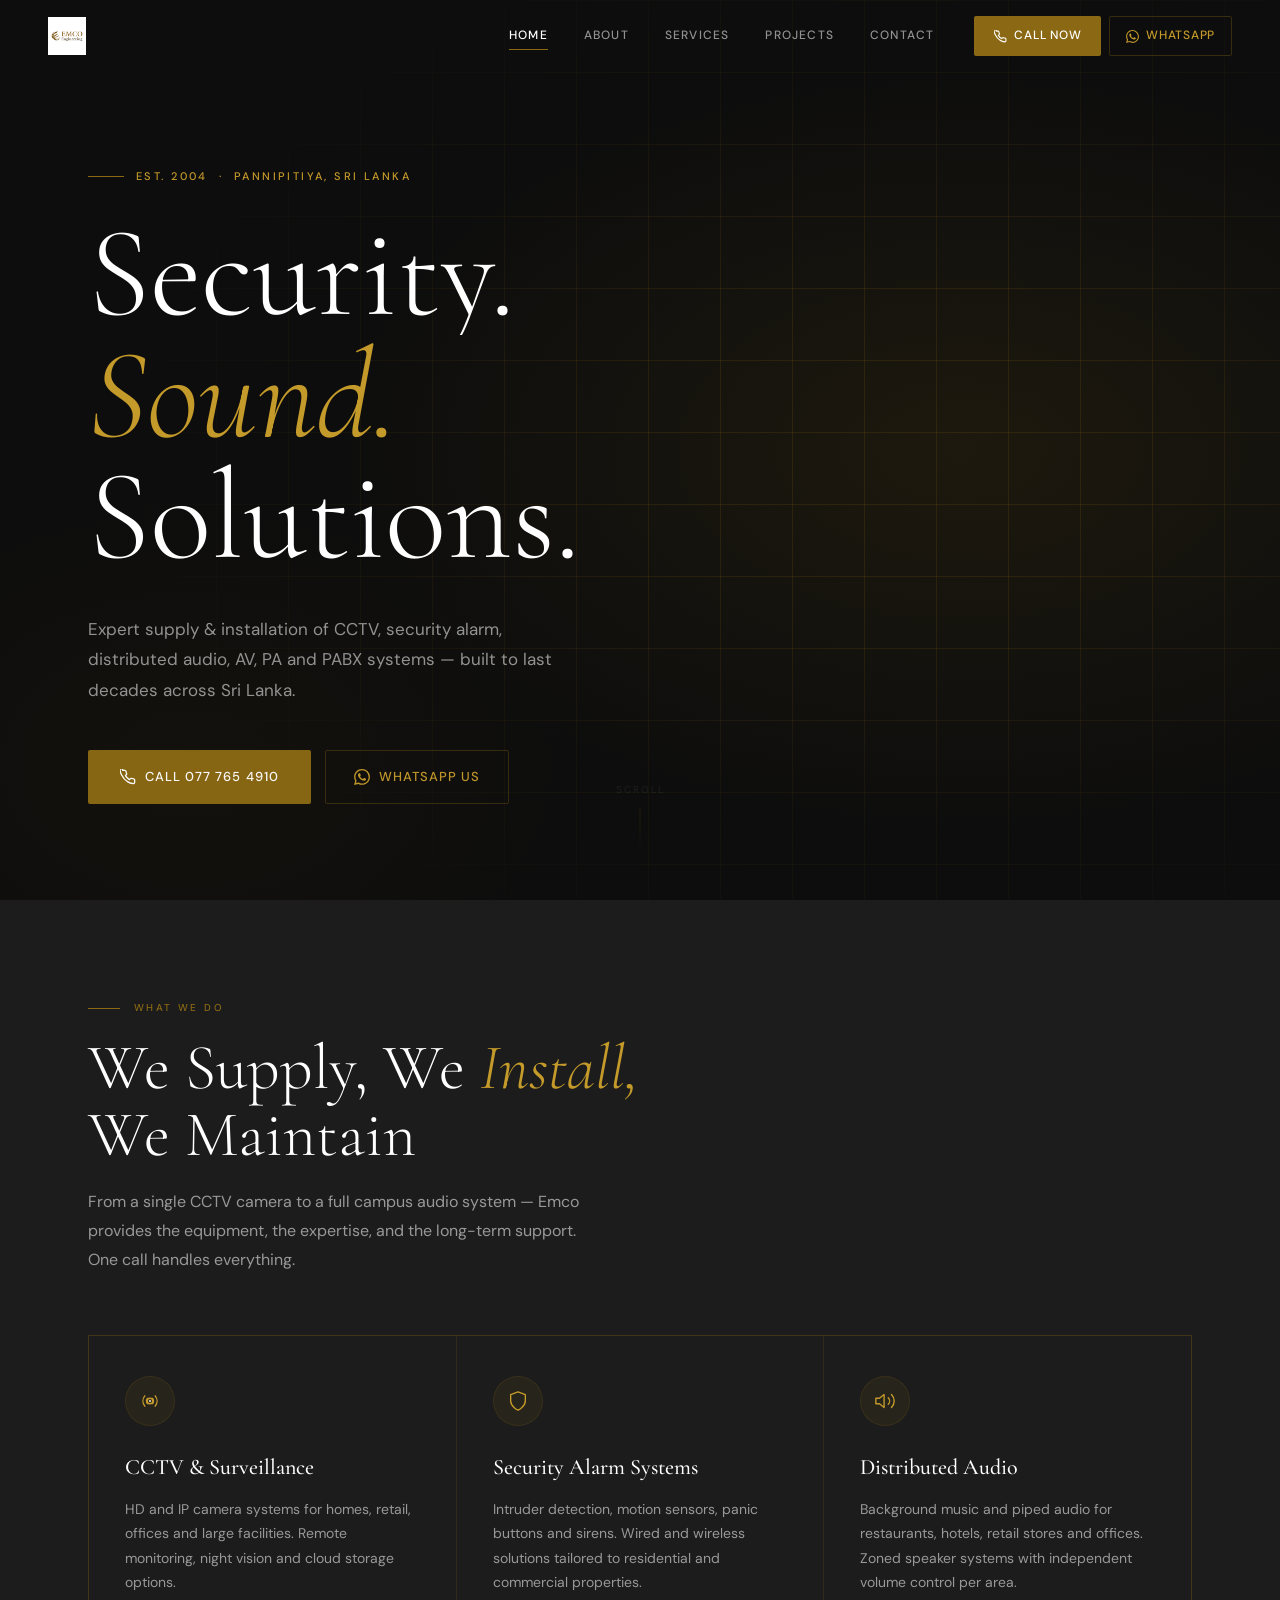
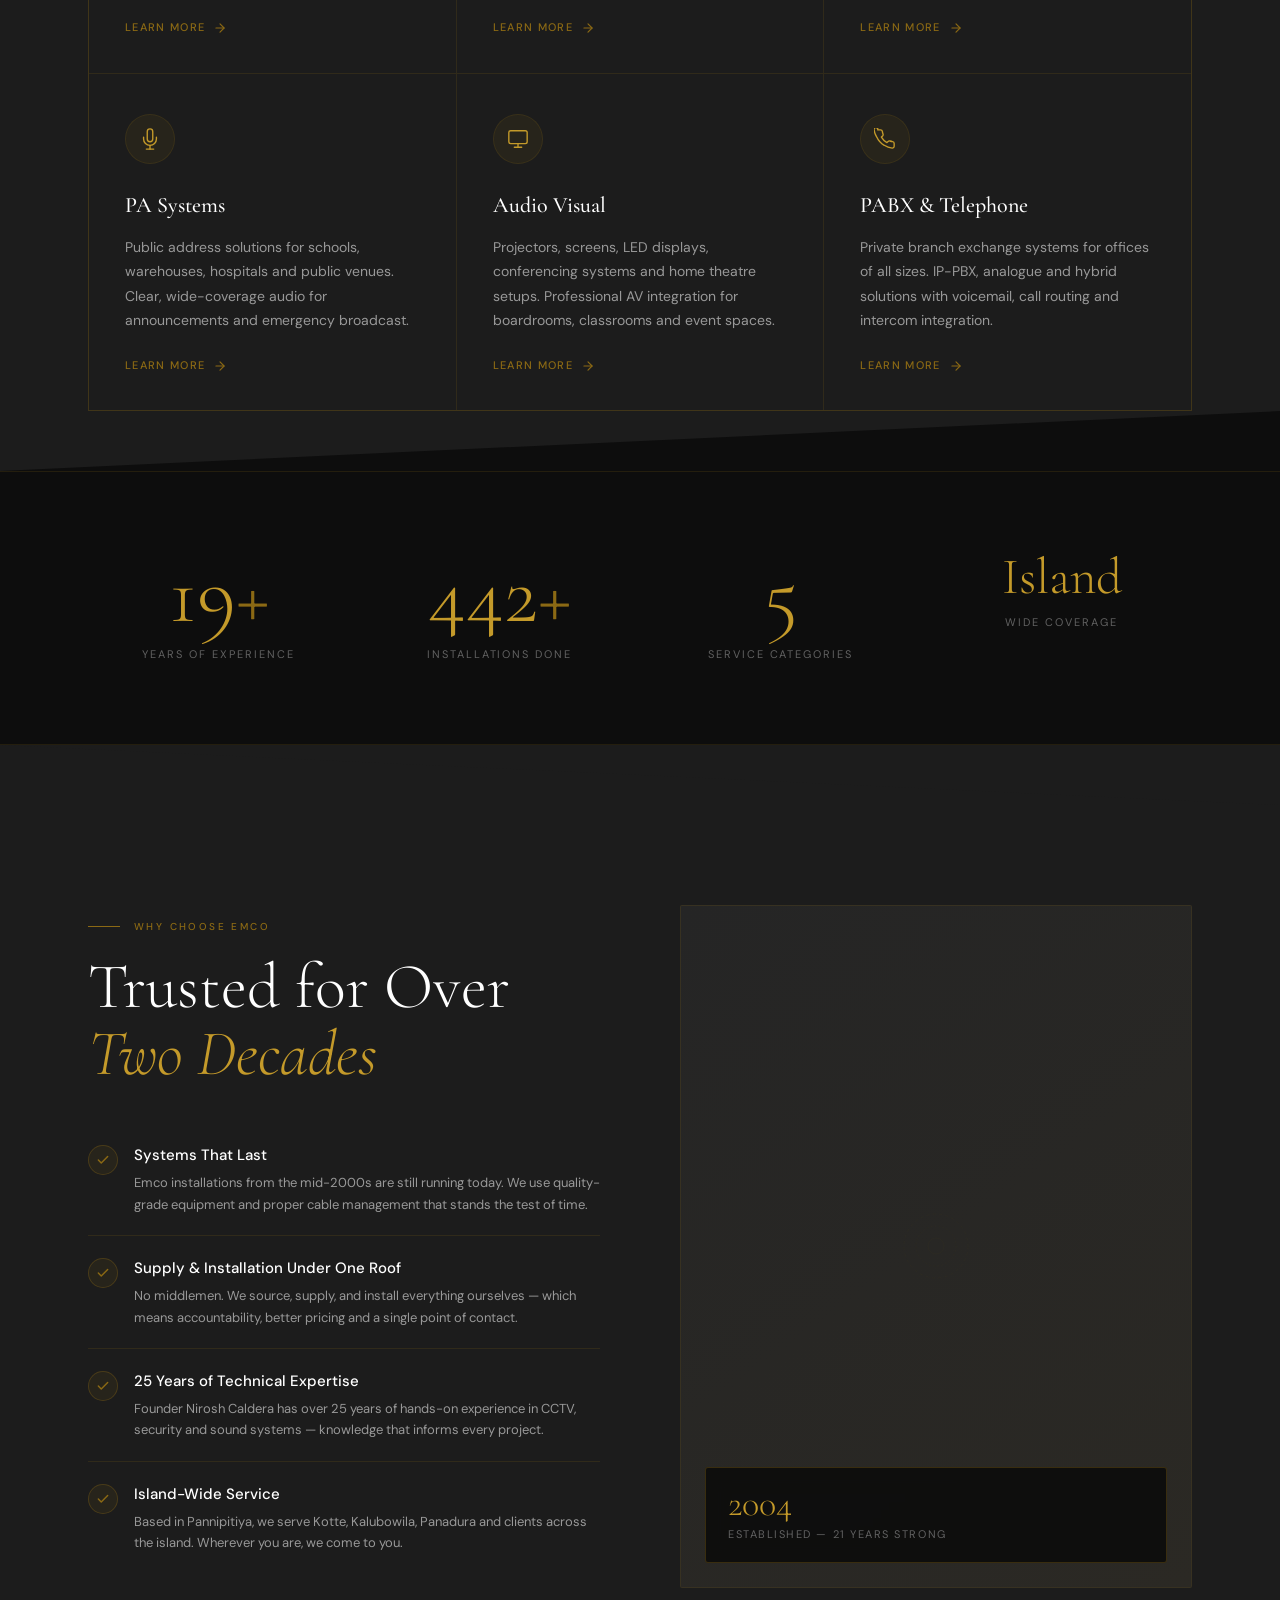
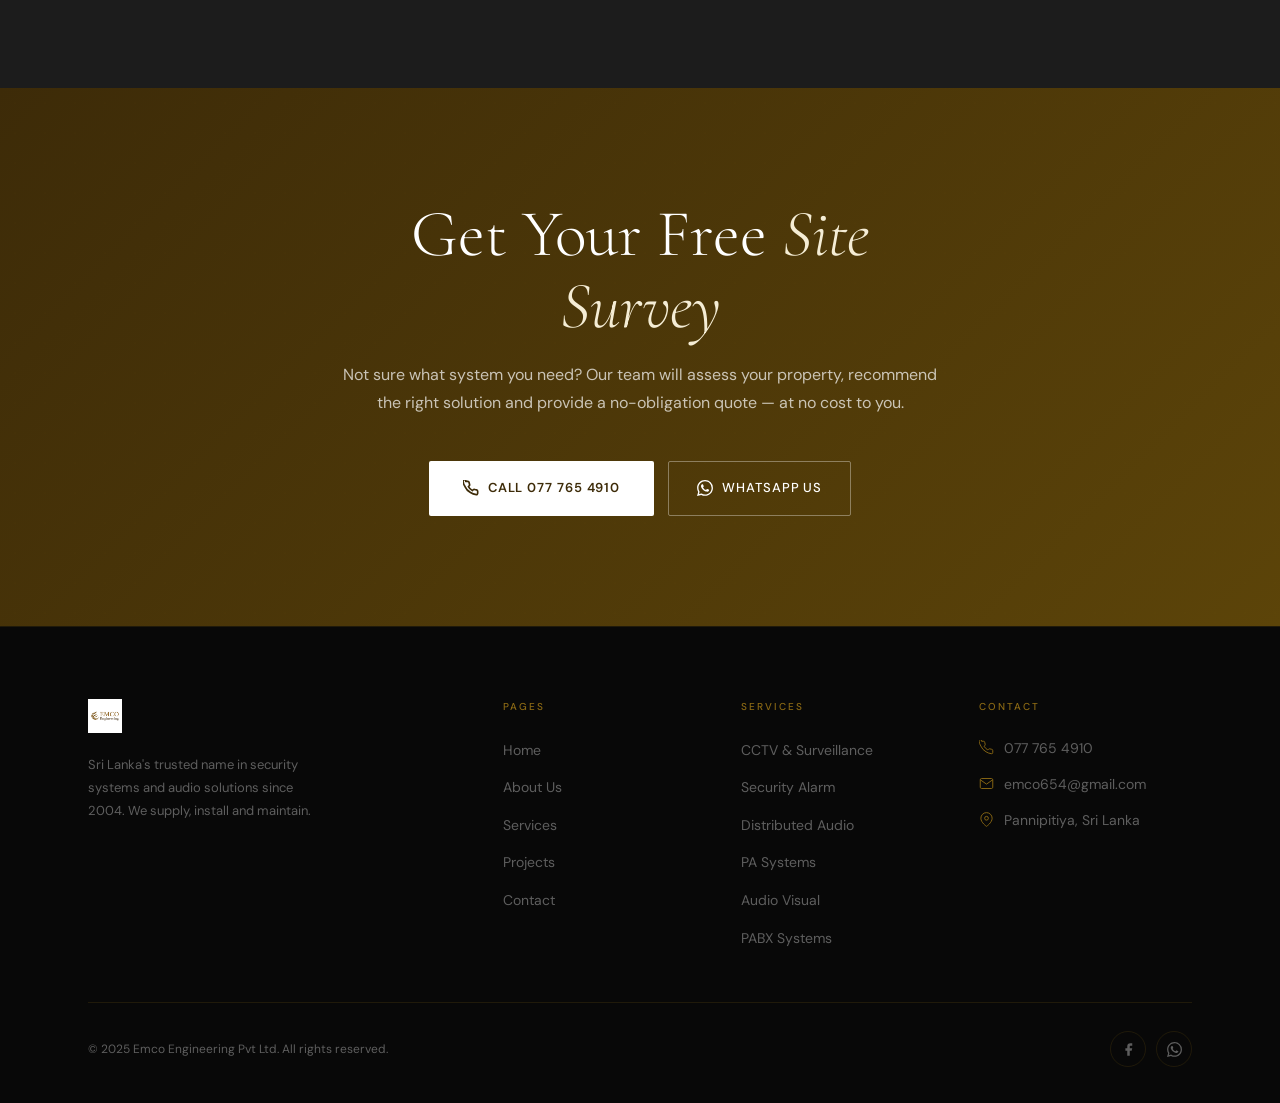
==== commit 880efa3e: "Add logo asset and real Facebook URL - Copy logoemco.png → assets/logo.png so the navbar and footer " ====
--- a/index.html
+++ b/index.html
@@ -286,7 +286,7 @@
     <div class="footer-bottom">
       <p class="footer-copy">&copy; 2025 Emco Engineering Pvt Ltd. All rights reserved.</p>
       <div class="footer-social">
-        <a href="https://facebook.com" class="soc-btn" target="_blank" rel="noopener" aria-label="Facebook">
+        <a href="https://web.facebook.com/EmcoEngineeringPvtLtd" class="soc-btn" target="_blank" rel="noopener" aria-label="Facebook">
           <svg viewBox="0 0 24 24"><path d="M18 2h-3a5 5 0 00-5 5v3H7v4h3v8h4v-8h3l1-4h-4V7a1 1 0 011-1h3z"/></svg>
         </a>
         <a href="https://wa.me/94777654910" class="soc-btn" target="_blank" rel="noopener" aria-label="WhatsApp">
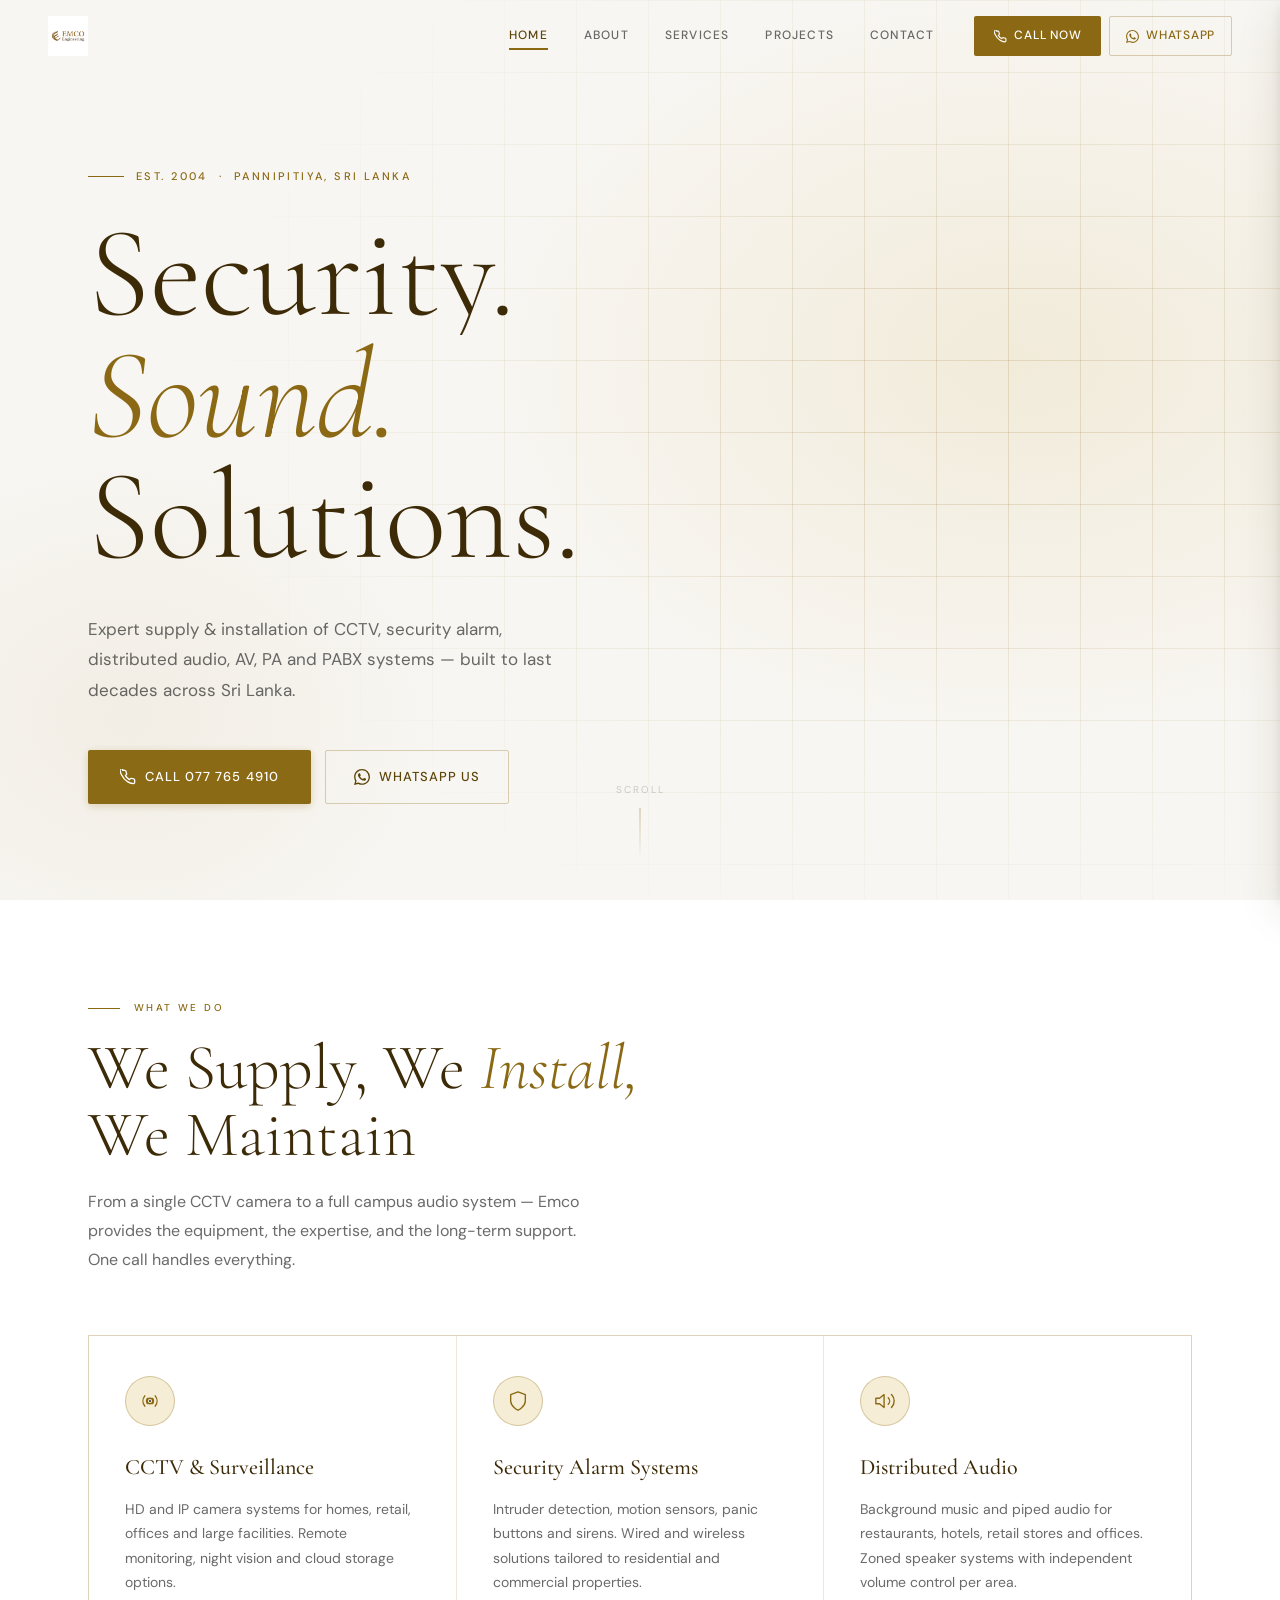
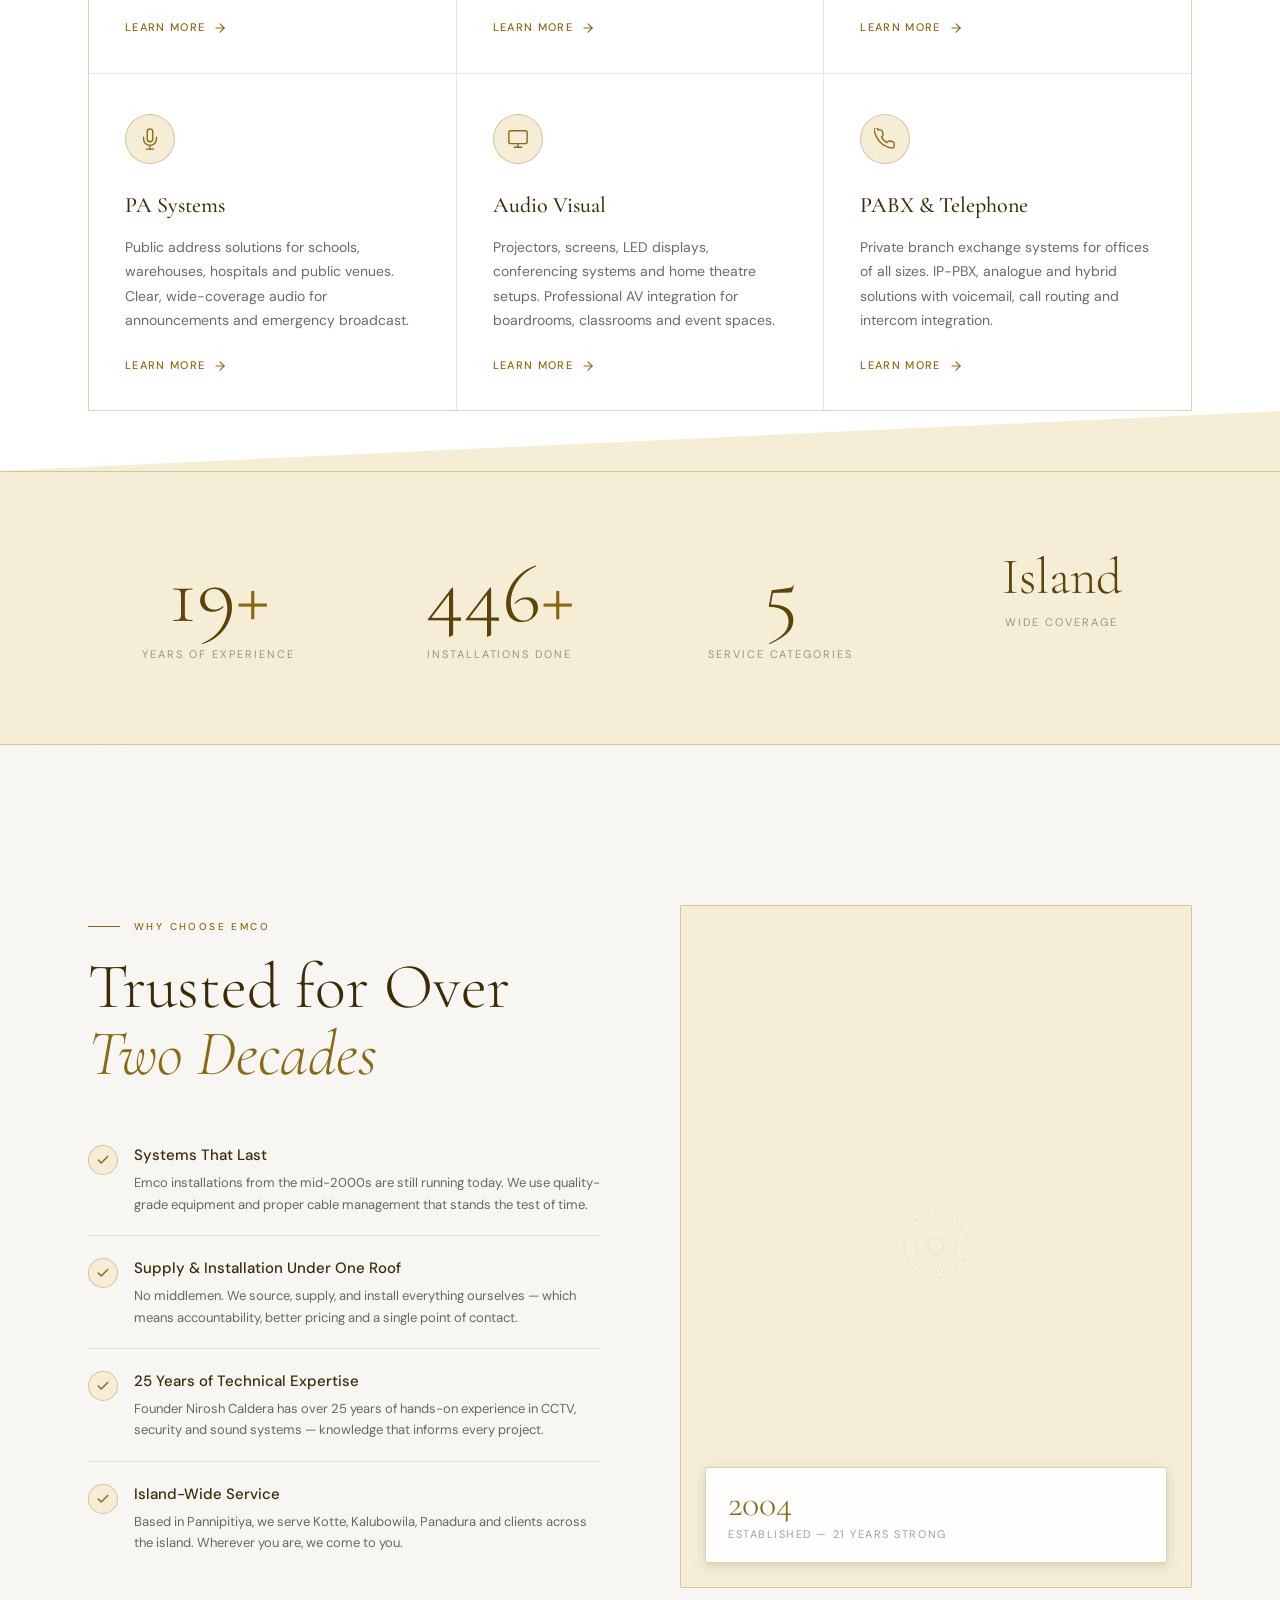
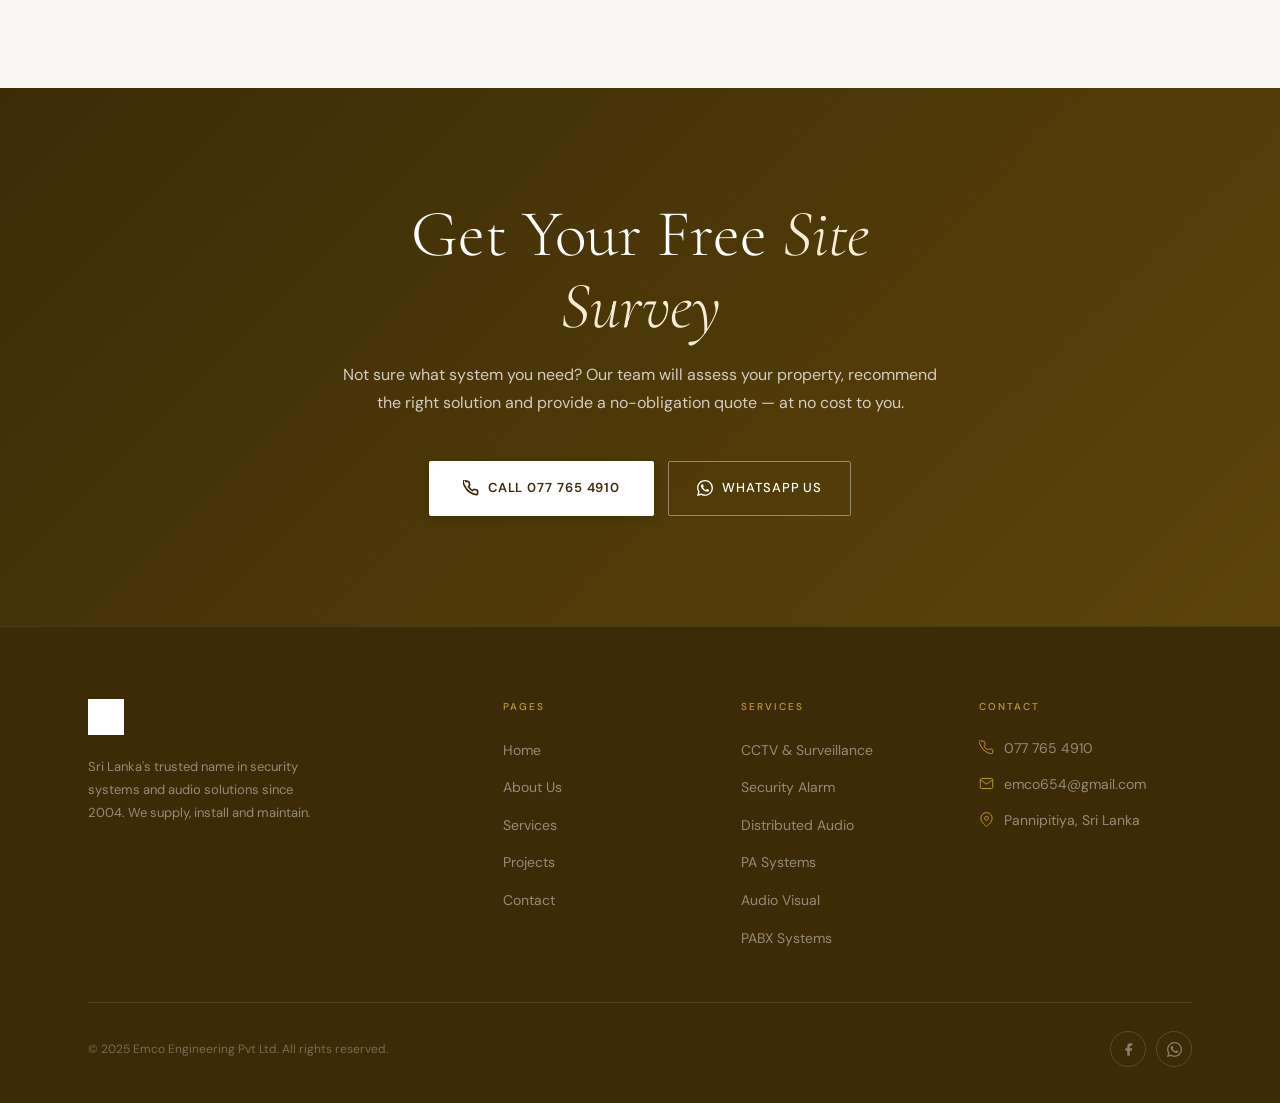
==== commit 4bbd2ee3: "Convert to light theme — warm cream/gold palette throughout Replaces dark obsidian/charcoal backgrou" ====
--- a/index.html
+++ b/index.html
@@ -147,7 +147,7 @@
   </div>
 
   <!-- Angled bottom divider -->
-  <svg class="angle-divider" viewBox="0 0 1440 60" preserveAspectRatio="none" style="height:60px;fill:var(--obsidian);">
+  <svg class="angle-divider" viewBox="0 0 1440 60" preserveAspectRatio="none" style="height:60px;fill:var(--bg-warm);">
     <polygon points="0,60 1440,0 1440,60"/>
   </svg>
 </section>
@@ -176,7 +176,7 @@
 
 <!-- ===== WHY EMCO ===== -->
 <section class="why-section">
-  <svg class="angle-divider" viewBox="0 0 1440 60" preserveAspectRatio="none" style="height:60px;fill:var(--charcoal);">
+  <svg class="angle-divider" viewBox="0 0 1440 60" preserveAspectRatio="none" style="height:60px;fill:var(--bg-soft);">
     <polygon points="0,0 1440,60 0,60"/>
   </svg>
   <div class="section-inner">
--- a/style.css
+++ b/style.css
@@ -1,27 +1,31 @@
 /* ================================================================
    EMCO ENGINEERING — GLOBAL STYLESHEET
-   Dark Luxury · Gold Accent · Cormorant Garamond + DM Sans
+   Light Premium · Gold Accent · Cormorant Garamond + DM Sans
    ================================================================ */
 
 @import url('https://fonts.googleapis.com/css2?family=Cormorant+Garamond:ital,wght@0,300;0,400;0,500;0,600;1,300;1,400;1,500&family=DM+Sans:opsz,wght@9..40,300;9..40,400;9..40,500;9..40,600&display=swap');
 
 /* ── VARIABLES ─────────────────────────────────────────────── */
 :root {
-  --obsidian:    #0D0D0D;
-  --charcoal:    #1C1C1C;
-  --charcoal2:   #252525;
-  --charcoal3:   #2E2E2E;
+  --bg:          #FFFFFF;
+  --bg-soft:     #F8F6F2;
+  --bg-warm:     #F5EDD5;
+  --bg-card:     #FDFAF6;
   --gold:        #8B6914;
   --gold-light:  #C49A2A;
   --gold-pale:   #F5EDD5;
   --gold-dark:   #5C4409;
   --brown:       #3D2B08;
-  --off-white:   #F7F5F0;
-  --white:       #FFFFFF;
-  --muted:       rgba(255,255,255,0.55);
-  --muted2:      rgba(255,255,255,0.35);
-  --border-gold: rgba(139,105,20,0.18);
-  --border-gold2:rgba(139,105,20,0.35);
+  --charcoal:    #1A1A1A;
+  --text:        #1A1A1A;
+  --text-2:      rgba(26,26,26,0.65);
+  --text-3:      rgba(26,26,26,0.42);
+  --border:      rgba(139,105,20,0.16);
+  --border-2:    rgba(139,105,20,0.30);
+  --border-3:    rgba(139,105,20,0.50);
+  --shadow-sm:   0 1px 3px rgba(61,43,8,0.08), 0 1px 2px rgba(61,43,8,0.06);
+  --shadow-md:   0 4px 16px rgba(61,43,8,0.10), 0 2px 6px rgba(61,43,8,0.07);
+  --shadow-lg:   0 12px 40px rgba(61,43,8,0.13), 0 4px 12px rgba(61,43,8,0.08);
   --ff-display:  'Cormorant Garamond', serif;
   --ff-body:     'DM Sans', sans-serif;
   --max-w:       1200px;
@@ -33,8 +37,8 @@
 html { scroll-behavior: smooth; }
 body {
   font-family: var(--ff-body);
-  background: var(--obsidian);
-  color: var(--white);
+  background: var(--bg);
+  color: var(--text);
   overflow-x: hidden;
   line-height: 1.6;
   -webkit-font-smoothing: antialiased;
@@ -45,14 +49,14 @@
 svg { pointer-events: none; }
 
 ::-webkit-scrollbar { width: 5px; }
-::-webkit-scrollbar-track { background: var(--charcoal); }
+::-webkit-scrollbar-track { background: var(--bg-soft); }
 ::-webkit-scrollbar-thumb { background: var(--gold); border-radius: 3px; }
 
 /* ── PAGE TRANSITION OVERLAY ────────────────────────────────── */
 #page-overlay {
   position: fixed;
   inset: 0;
-  background: var(--gold-dark);
+  background: var(--gold);
   z-index: 9999;
   transform: scaleX(1);
   transform-origin: right;
@@ -72,70 +76,40 @@
   transition: background 0.4s, box-shadow 0.4s;
 }
 .navbar.scrolled {
-  background: rgba(13,13,13,0.96);
+  background: rgba(255,255,255,0.97);
   backdrop-filter: blur(16px);
   -webkit-backdrop-filter: blur(16px);
-  box-shadow: 0 1px 0 var(--border-gold);
+  box-shadow: 0 1px 0 var(--border), var(--shadow-sm);
 }
 .nav-container {
-  display: flex;
-  align-items: center;
-  width: 100%;
-  max-width: var(--max-w);
-  margin: 0 auto;
+  display: flex; align-items: center;
+  width: 100%; max-width: var(--max-w); margin: 0 auto;
 }
 
 /* Logo */
 .nav-logo { display: flex; align-items: center; gap: 10px; flex-shrink: 0; }
-.nav-logo .logo-img { height: 38px; width: auto; display: block; }
-.logo-text-fallback {
-  display: none;
-  flex-direction: column;
-  line-height: 1;
-}
+.nav-logo .logo-img { height: 40px; width: auto; display: block; }
+.logo-text-fallback { display: none; flex-direction: column; line-height: 1; }
 .nav-logo.logo-fallback-active .logo-img { display: none; }
 .nav-logo.logo-fallback-active .logo-text-fallback { display: flex; }
-.logo-emco {
-  font-family: var(--ff-display);
-  font-size: 24px;
-  font-weight: 600;
-  color: var(--white);
-  letter-spacing: 0.08em;
-}
-.logo-engineering {
-  font-family: var(--ff-display);
-  font-size: 11px;
-  font-weight: 400;
-  color: var(--gold-light);
-  letter-spacing: 0.25em;
-  text-transform: uppercase;
-}
+.logo-emco { font-family: var(--ff-display); font-size: 24px; font-weight: 600; color: var(--gold); letter-spacing: 0.08em; }
+.logo-engineering { font-family: var(--ff-display); font-size: 11px; font-weight: 400; color: var(--brown); letter-spacing: 0.25em; text-transform: uppercase; }
 
 /* Nav links */
-.nav-links {
-  display: flex;
-  gap: 36px;
-  margin-left: auto;
-  margin-right: 40px;
-}
+.nav-links { display: flex; gap: 36px; margin-left: auto; margin-right: 40px; }
 .nav-link {
-  font-size: 12px;
-  font-weight: 500;
-  letter-spacing: 0.1em;
-  text-transform: uppercase;
-  color: var(--muted);
-  position: relative;
-  transition: color 0.25s;
+  font-size: 12px; font-weight: 500;
+  letter-spacing: 0.1em; text-transform: uppercase;
+  color: var(--text-2);
+  position: relative; transition: color 0.25s;
 }
 .nav-link::after {
   content: '';
-  position: absolute;
-  bottom: -4px; left: 50%; right: 50%;
-  height: 1px;
-  background: var(--gold);
+  position: absolute; bottom: -4px; left: 50%; right: 50%;
+  height: 1.5px; background: var(--gold);
   transition: left 0.3s var(--ease-expo), right 0.3s var(--ease-expo);
 }
-.nav-link:hover, .nav-link.active { color: var(--white); }
+.nav-link:hover, .nav-link.active { color: var(--gold-dark); }
 .nav-link:hover::after, .nav-link.active::after { left: 0; right: 0; }
 
 /* CTA buttons */
@@ -143,38 +117,30 @@
 .btn-nav-call {
   display: inline-flex; align-items: center; gap: 7px;
   padding: 9px 20px;
-  background: var(--gold);
-  color: var(--white);
+  background: var(--gold); color: #fff;
   font-size: 12px; font-weight: 500; letter-spacing: 0.06em;
   text-transform: uppercase; border-radius: 2px;
-  transition: background 0.25s;
-}
-.btn-nav-call:hover { background: var(--gold-light); }
+  transition: background 0.25s, transform 0.2s;
+}
+.btn-nav-call:hover { background: var(--gold-light); transform: translateY(-1px); }
 .btn-nav-wa {
   display: inline-flex; align-items: center; gap: 7px;
   padding: 9px 16px;
-  border: 1px solid var(--border-gold2);
-  color: var(--gold-light);
+  border: 1px solid var(--border-2);
+  color: var(--gold);
   font-size: 12px; font-weight: 500; letter-spacing: 0.06em;
   text-transform: uppercase; border-radius: 2px;
   transition: all 0.25s;
 }
-.btn-nav-wa:hover { border-color: var(--gold-light); background: rgba(139,105,20,0.08); color: var(--white); }
+.btn-nav-wa:hover { border-color: var(--gold); background: var(--gold-pale); }
 
 /* Hamburger */
 .hamburger {
-  display: none;
-  margin-left: auto;
+  display: none; margin-left: auto;
   width: 40px; height: 40px;
-  flex-direction: column;
-  align-items: flex-end;
-  justify-content: center;
-  gap: 6px;
-}
-.hamburger span {
-  display: block; height: 1.5px; background: var(--white);
-  transition: all 0.35s var(--ease-expo);
-}
+  flex-direction: column; align-items: flex-end; justify-content: center; gap: 6px;
+}
+.hamburger span { display: block; height: 1.5px; background: var(--charcoal); transition: all 0.35s var(--ease-expo); }
 .hamburger span:nth-child(1) { width: 28px; }
 .hamburger span:nth-child(2) { width: 20px; }
 .hamburger span:nth-child(3) { width: 24px; }
@@ -184,46 +150,38 @@
 
 /* Mobile menu */
 .mobile-scrim {
-  position: fixed; inset: 0;
-  background: rgba(0,0,0,0.75);
-  z-index: 850;
-  opacity: 0; pointer-events: none;
-  transition: opacity 0.4s;
+  position: fixed; inset: 0; background: rgba(61,43,8,0.35);
+  z-index: 850; opacity: 0; pointer-events: none; transition: opacity 0.4s;
 }
 .mobile-scrim.open { opacity: 1; pointer-events: all; }
 .mobile-menu {
   position: fixed; top: 0; right: 0;
   width: min(320px, 85vw); height: 100vh;
-  background: var(--charcoal);
-  border-left: 1px solid var(--border-gold);
-  z-index: 860;
-  padding: 90px 36px 40px;
-  transform: translateX(100%);
-  transition: transform 0.5s var(--ease-expo);
+  background: var(--bg); border-left: 1px solid var(--border);
+  box-shadow: var(--shadow-lg);
+  z-index: 860; padding: 90px 36px 40px;
+  transform: translateX(100%); transition: transform 0.5s var(--ease-expo);
   overflow-y: auto;
 }
 .mobile-menu.open { transform: translateX(0); }
 .mobile-link {
-  display: block;
-  font-family: var(--ff-display);
-  font-size: 28px; font-weight: 400;
-  color: var(--muted);
-  padding: 14px 0;
-  border-bottom: 0.5px solid var(--border-gold);
+  display: block; font-family: var(--ff-display);
+  font-size: 28px; font-weight: 400; color: var(--text-2);
+  padding: 14px 0; border-bottom: 0.5px solid var(--border);
   transition: color 0.2s, padding-left 0.3s;
 }
 .mobile-link:last-of-type { border-bottom: none; }
-.mobile-link:hover { color: var(--gold-light); padding-left: 6px; }
+.mobile-link:hover { color: var(--gold); padding-left: 6px; }
 .mobile-cta { margin-top: 36px; display: flex; flex-direction: column; gap: 10px; }
 .mobile-cta a {
   display: flex; align-items: center; justify-content: center; gap: 8px;
   padding: 14px 20px; border-radius: 2px;
   font-size: 14px; font-weight: 500; letter-spacing: 0.04em;
 }
-.mobile-call { background: var(--gold); color: var(--white); }
+.mobile-call { background: var(--gold); color: #fff; }
 .mobile-call:hover { background: var(--gold-light); }
-.mobile-wa { border: 1px solid var(--border-gold2); color: var(--gold-light); }
-.mobile-wa:hover { background: rgba(139,105,20,0.08); }
+.mobile-wa { border: 1px solid var(--border-2); color: var(--gold); }
+.mobile-wa:hover { background: var(--gold-pale); }
 
 /* ── HERO ───────────────────────────────────────────────────── */
 .hero {
@@ -231,109 +189,93 @@
   height: 100svh; min-height: 680px;
   display: flex; align-items: center;
   overflow: hidden;
-  background: var(--obsidian);
+  background: var(--bg-soft);
 }
 .hero-bg {
   position: absolute; inset: 0;
   background:
-    radial-gradient(ellipse 70% 60% at 75% 50%, rgba(139,105,20,0.13) 0%, transparent 70%),
-    radial-gradient(ellipse 50% 50% at 15% 85%, rgba(92,68,9,0.08) 0%, transparent 60%);
+    radial-gradient(ellipse 65% 65% at 80% 40%, rgba(196,154,42,0.12) 0%, transparent 65%),
+    radial-gradient(ellipse 45% 55% at 10% 80%, rgba(139,105,20,0.06) 0%, transparent 55%);
 }
 .hero-grid {
   position: absolute; inset: 0;
   background-image:
-    linear-gradient(var(--border-gold) 1px, transparent 1px),
-    linear-gradient(90deg, var(--border-gold) 1px, transparent 1px);
+    linear-gradient(var(--border) 1px, transparent 1px),
+    linear-gradient(90deg, var(--border) 1px, transparent 1px);
   background-size: 72px 72px;
-  mask-image: radial-gradient(ellipse 80% 80% at 70% 50%, black 20%, transparent 80%);
-  -webkit-mask-image: radial-gradient(ellipse 80% 80% at 70% 50%, black 20%, transparent 80%);
+  mask-image: radial-gradient(ellipse 75% 80% at 75% 45%, black 15%, transparent 80%);
+  -webkit-mask-image: radial-gradient(ellipse 75% 80% at 75% 45%, black 15%, transparent 80%);
 }
 .hero-content {
   position: relative; z-index: 2;
   max-width: var(--max-w); margin: 0 auto;
-  padding: 0 48px;
-  width: 100%;
+  padding: 0 48px; width: 100%;
   padding-top: 72px;
 }
 .hero-label {
-  font-size: 11px; font-weight: 500;
-  letter-spacing: 0.22em; text-transform: uppercase;
-  color: var(--gold-light);
-  margin-bottom: 28px;
-  display: flex; align-items: center; gap: 12px;
-  opacity: 0;
-}
-.hero-label::before {
-  content: ''; width: 36px; height: 1px; background: var(--gold);
-}
+  font-size: 11px; font-weight: 500; letter-spacing: 0.22em; text-transform: uppercase;
+  color: var(--gold); margin-bottom: 28px;
+  display: flex; align-items: center; gap: 12px; opacity: 0;
+}
+.hero-label::before { content: ''; width: 36px; height: 1px; background: var(--gold); }
 .hero-title {
   font-family: var(--ff-display);
   font-size: clamp(60px, 10vw, 128px);
   font-weight: 300; line-height: 0.95;
   margin-bottom: 36px;
-  color: var(--white);
+  color: var(--brown);
 }
 .hero-title .word { display: block; overflow: hidden; }
 .hero-title .word-inner { display: block; transform: translateY(110%); }
-.hero-title .accent { color: var(--gold-light); font-style: italic; }
+.hero-title .accent { color: var(--gold); font-style: italic; }
 .hero-sub {
   font-size: clamp(15px, 1.6vw, 17px);
-  color: var(--muted);
+  color: var(--text-2);
   max-width: 500px; line-height: 1.8;
-  margin-bottom: 44px;
-  opacity: 0;
+  margin-bottom: 44px; opacity: 0;
 }
 .hero-cta { display: flex; gap: 14px; flex-wrap: wrap; opacity: 0; }
 
-/* Primary button */
+/* Buttons */
 .btn-primary {
   display: inline-flex; align-items: center; gap: 9px;
   padding: 16px 32px;
-  background: var(--gold); color: var(--white);
-  font-size: 13px; font-weight: 500;
-  letter-spacing: 0.08em; text-transform: uppercase;
-  border-radius: 2px;
-  position: relative; overflow: hidden;
-  transition: transform 0.2s;
+  background: var(--gold); color: #fff;
+  font-size: 13px; font-weight: 500; letter-spacing: 0.08em; text-transform: uppercase;
+  border-radius: 2px; position: relative; overflow: hidden;
+  transition: transform 0.2s, box-shadow 0.2s;
+  box-shadow: 0 2px 8px rgba(139,105,20,0.25);
 }
 .btn-primary::before {
-  content: '';
-  position: absolute; inset: 0;
+  content: ''; position: absolute; inset: 0;
   background: var(--gold-light);
   transform: scaleX(0); transform-origin: left;
-  transition: transform 0.4s var(--ease-expo);
-  z-index: 0;
+  transition: transform 0.4s var(--ease-expo); z-index: 0;
 }
 .btn-primary:hover::before { transform: scaleX(1); }
-.btn-primary:hover { transform: translateY(-2px); }
+.btn-primary:hover { transform: translateY(-2px); box-shadow: 0 6px 20px rgba(139,105,20,0.3); }
 .btn-primary > * { position: relative; z-index: 1; }
 
-/* Outline button */
 .btn-outline {
   display: inline-flex; align-items: center; gap: 9px;
   padding: 16px 28px;
-  border: 1px solid var(--border-gold2);
-  color: var(--gold-light);
-  font-size: 13px; font-weight: 500;
-  letter-spacing: 0.08em; text-transform: uppercase;
-  border-radius: 2px;
-  transition: all 0.3s;
+  border: 1.5px solid var(--border-2);
+  color: var(--gold-dark);
+  font-size: 13px; font-weight: 500; letter-spacing: 0.08em; text-transform: uppercase;
+  border-radius: 2px; transition: all 0.3s;
 }
 .btn-outline:hover {
-  border-color: var(--gold-light);
-  background: rgba(139,105,20,0.1);
-  color: var(--white);
+  border-color: var(--gold); background: var(--gold-pale);
   transform: translateY(-2px);
 }
 
 /* Scroll indicator */
 .hero-scroll {
-  position: absolute; bottom: 40px; left: 50%;
-  transform: translateX(-50%);
+  position: absolute; bottom: 40px; left: 50%; transform: translateX(-50%);
   display: flex; flex-direction: column; align-items: center; gap: 10px;
   z-index: 2; opacity: 0;
 }
-.hero-scroll span { font-size: 10px; letter-spacing: 0.2em; text-transform: uppercase; color: var(--muted2); }
+.hero-scroll span { font-size: 10px; letter-spacing: 0.2em; text-transform: uppercase; color: var(--text-3); }
 .scroll-line {
   width: 1px; height: 52px;
   background: linear-gradient(to bottom, var(--gold) 0%, transparent 100%);
@@ -347,172 +289,110 @@
 }
 
 /* ── SECTION SHARED ─────────────────────────────────────────── */
-.section-inner {
-  max-width: var(--max-w); margin: 0 auto;
-  padding: 100px 48px;
-}
+.section-inner { max-width: var(--max-w); margin: 0 auto; padding: 100px 48px; }
 .section-eyebrow {
-  font-size: 10px; font-weight: 500;
-  letter-spacing: 0.24em; text-transform: uppercase;
-  color: var(--gold);
-  margin-bottom: 18px;
+  font-size: 10px; font-weight: 500; letter-spacing: 0.24em; text-transform: uppercase;
+  color: var(--gold); margin-bottom: 18px;
   display: flex; align-items: center; gap: 14px;
 }
 .section-eyebrow::before { content: ''; width: 32px; height: 1px; background: var(--gold); flex-shrink: 0; }
-.section-heading {
-  font-family: var(--ff-display);
-  font-size: clamp(38px, 5vw, 68px);
-  font-weight: 300; line-height: 1.05;
-  margin-bottom: 20px;
-}
-.section-heading em { font-style: italic; color: var(--gold-light); }
-.section-body {
-  font-size: 16px; color: var(--muted);
-  max-width: 520px; line-height: 1.8;
-}
-.section-body.on-light { color: rgba(61,43,8,0.75); }
-
-/* Reveal animation classes */
-.reveal {
-  opacity: 0; transform: translateY(28px);
-  transition: opacity 0.75s var(--ease-expo), transform 0.75s var(--ease-expo);
-}
+.section-heading { font-family: var(--ff-display); font-size: clamp(38px, 5vw, 68px); font-weight: 300; line-height: 1.05; margin-bottom: 20px; color: var(--brown); }
+.section-heading em { font-style: italic; color: var(--gold); }
+.section-body { font-size: 16px; color: var(--text-2); max-width: 520px; line-height: 1.8; }
+
+/* Reveal animations */
+.reveal { opacity: 0; transform: translateY(28px); transition: opacity 0.75s var(--ease-expo), transform 0.75s var(--ease-expo); }
 .reveal.in { opacity: 1; transform: translateY(0); }
 .reveal-left { opacity: 0; transform: translateX(-28px); transition: opacity 0.75s var(--ease-expo), transform 0.75s var(--ease-expo); }
 .reveal-left.in { opacity: 1; transform: translateX(0); }
-.d1 { transition-delay: 0.08s; }
-.d2 { transition-delay: 0.16s; }
-.d3 { transition-delay: 0.24s; }
-.d4 { transition-delay: 0.32s; }
-.d5 { transition-delay: 0.40s; }
-.d6 { transition-delay: 0.48s; }
-
-/* Angled SVG divider */
+.d1 { transition-delay: 0.08s; } .d2 { transition-delay: 0.16s; }
+.d3 { transition-delay: 0.24s; } .d4 { transition-delay: 0.32s; }
+.d5 { transition-delay: 0.40s; } .d6 { transition-delay: 0.48s; }
+
+/* Angled divider */
 .angle-divider { display: block; width: 100%; line-height: 0; }
 
 /* ── HOME: SERVICES GRID ────────────────────────────────────── */
-.services-section { background: var(--charcoal); }
+.services-section { background: var(--bg); }
 .services-section .section-inner { padding-bottom: 0; }
-.services-grid {
-  display: grid;
-  grid-template-columns: repeat(3, 1fr);
-  gap: 1px;
-  background: var(--border-gold);
-  border: 1px solid var(--border-gold);
-  margin-top: 60px;
-}
+.services-grid { display: grid; grid-template-columns: repeat(3, 1fr); gap: 1px; background: var(--border); border: 1px solid var(--border); margin-top: 60px; }
 .s-card {
-  background: var(--charcoal);
-  padding: 40px 36px 36px;
-  position: relative; overflow: hidden;
-  transition: background 0.35s;
+  background: var(--bg); padding: 40px 36px 36px;
+  position: relative; overflow: hidden; transition: background 0.35s, box-shadow 0.35s;
 }
 .s-card::after {
-  content: '';
-  position: absolute; bottom: 0; left: 0;
-  width: 100%; height: 2px;
-  background: var(--gold);
+  content: ''; position: absolute; bottom: 0; left: 0;
+  width: 100%; height: 2px; background: var(--gold);
   transform: scaleX(0); transform-origin: left;
   transition: transform 0.45s var(--ease-expo);
 }
-.s-card:hover { background: var(--charcoal2); }
+.s-card:hover { background: var(--bg-card); box-shadow: var(--shadow-md); }
 .s-card:hover::after { transform: scaleX(1); }
 .s-icon {
   width: 50px; height: 50px; border-radius: 50%;
-  background: rgba(139,105,20,0.1);
-  border: 1px solid var(--border-gold);
+  background: var(--gold-pale); border: 1px solid var(--border-2);
   display: flex; align-items: center; justify-content: center;
-  margin-bottom: 24px;
-  transition: background 0.3s, border-color 0.3s;
-}
-.s-card:hover .s-icon { background: rgba(139,105,20,0.2); border-color: var(--gold); }
-.s-icon svg { width: 22px; height: 22px; stroke: var(--gold-light); fill: none; stroke-width: 1.5; stroke-linecap: round; stroke-linejoin: round; }
-.s-card h3 { font-family: var(--ff-display); font-size: 22px; font-weight: 500; margin-bottom: 12px; }
-.s-card p { font-size: 14px; color: var(--muted); line-height: 1.75; margin-bottom: 24px; }
+  margin-bottom: 24px; transition: background 0.3s, border-color 0.3s;
+}
+.s-card:hover .s-icon { background: rgba(139,105,20,0.15); border-color: var(--gold); }
+.s-icon svg { width: 22px; height: 22px; stroke: var(--gold); fill: none; stroke-width: 1.5; stroke-linecap: round; stroke-linejoin: round; }
+.s-card h3 { font-family: var(--ff-display); font-size: 22px; font-weight: 500; margin-bottom: 12px; color: var(--brown); }
+.s-card p { font-size: 14px; color: var(--text-2); line-height: 1.75; margin-bottom: 24px; }
 .s-link {
-  font-size: 11px; font-weight: 500;
-  letter-spacing: 0.12em; text-transform: uppercase;
-  color: var(--gold);
-  display: flex; align-items: center; gap: 8px;
+  font-size: 11px; font-weight: 500; letter-spacing: 0.12em; text-transform: uppercase;
+  color: var(--gold); display: flex; align-items: center; gap: 8px;
   transition: gap 0.3s var(--ease-expo), color 0.3s;
 }
-.s-card:hover .s-link { gap: 14px; color: var(--gold-light); }
+.s-card:hover .s-link { gap: 14px; color: var(--gold-dark); }
 .s-link svg { width: 14px; height: 14px; stroke: currentColor; fill: none; stroke-width: 2; stroke-linecap: round; stroke-linejoin: round; }
 
 /* ── HOME: STATS ────────────────────────────────────────────── */
 .stats-section {
-  background: var(--obsidian);
-  border-top: 1px solid var(--border-gold);
-  border-bottom: 1px solid var(--border-gold);
+  background: var(--bg-warm);
+  border-top: 1px solid var(--border-2);
+  border-bottom: 1px solid var(--border-2);
 }
 .stats-grid {
-  max-width: var(--max-w); margin: 0 auto;
-  padding: 80px 48px;
-  display: grid;
-  grid-template-columns: repeat(4, 1fr);
-  gap: 20px;
-  text-align: center;
-}
-.stat-num {
-  font-family: var(--ff-display);
-  font-size: clamp(52px, 7vw, 84px);
-  font-weight: 300; line-height: 1;
-  color: var(--gold-light);
-}
+  max-width: var(--max-w); margin: 0 auto; padding: 80px 48px;
+  display: grid; grid-template-columns: repeat(4, 1fr); gap: 20px; text-align: center;
+}
+.stat-num { font-family: var(--ff-display); font-size: clamp(52px, 7vw, 84px); font-weight: 300; line-height: 1; color: var(--gold-dark); }
 .stat-suf { color: var(--gold); }
-.stat-lbl {
-  font-size: 11px; letter-spacing: 0.18em;
-  text-transform: uppercase; color: var(--muted2);
-  margin-top: 10px;
-}
+.stat-lbl { font-size: 11px; letter-spacing: 0.18em; text-transform: uppercase; color: var(--text-3); margin-top: 10px; }
 
 /* ── HOME: WHY EMCO ─────────────────────────────────────────── */
-.why-section { background: var(--charcoal); }
+.why-section { background: var(--bg-soft); }
 .why-grid { display: grid; grid-template-columns: 1fr 1fr; gap: 80px; align-items: center; }
 .why-list { list-style: none; margin-top: 36px; }
-.why-item {
-  display: flex; gap: 16px; align-items: flex-start;
-  padding: 20px 0;
-  border-bottom: 0.5px solid var(--border-gold);
-}
+.why-item { display: flex; gap: 16px; align-items: flex-start; padding: 20px 0; border-bottom: 0.5px solid var(--border); }
 .why-item:last-child { border-bottom: none; }
 .why-check {
   width: 30px; height: 30px; border-radius: 50%; flex-shrink: 0;
-  background: rgba(139,105,20,0.1);
-  border: 1px solid var(--border-gold2);
-  display: flex; align-items: center; justify-content: center;
-  margin-top: 2px;
+  background: var(--gold-pale); border: 1px solid var(--border-2);
+  display: flex; align-items: center; justify-content: center; margin-top: 2px;
 }
 .why-check svg { width: 14px; height: 14px; stroke: var(--gold); fill: none; stroke-width: 2.5; stroke-linecap: round; stroke-linejoin: round; }
-.why-item h4 { font-size: 15px; font-weight: 500; margin-bottom: 5px; }
-.why-item p { font-size: 13px; color: var(--muted); line-height: 1.65; }
+.why-item h4 { font-size: 15px; font-weight: 500; margin-bottom: 5px; color: var(--brown); }
+.why-item p { font-size: 13px; color: var(--text-2); line-height: 1.65; }
 .why-visual {
-  position: relative; aspect-ratio: 3/4;
-  background: var(--charcoal2); border-radius: 2px;
-  overflow: hidden;
-  border: 1px solid var(--border-gold);
+  position: relative; aspect-ratio: 3/4; background: var(--bg-warm);
+  border-radius: 2px; overflow: hidden; border: 1px solid var(--border-2);
 }
 .why-img { width: 100%; height: 100%; object-fit: cover; }
 .why-img-placeholder {
   width: 100%; height: 100%;
-  background: linear-gradient(145deg, var(--charcoal2) 0%, rgba(139,105,20,0.06) 100%);
+  background: linear-gradient(145deg, var(--bg-warm) 0%, var(--gold-pale) 100%);
   display: flex; align-items: center; justify-content: center;
 }
-.why-img-placeholder svg { width: 80px; height: 80px; stroke: rgba(139,105,20,0.12); fill: none; stroke-width: 0.75; }
+.why-img-placeholder svg { width: 80px; height: 80px; stroke: var(--border-2); fill: none; stroke-width: 0.75; }
 .why-badge {
   position: absolute; bottom: 24px; left: 24px; right: 24px;
-  background: rgba(13,13,13,0.92);
-  backdrop-filter: blur(10px);
-  border: 1px solid var(--border-gold2);
-  border-radius: 3px;
-  padding: 18px 22px;
-}
-.why-badge strong {
-  display: block; font-family: var(--ff-display);
-  font-size: 36px; font-weight: 300; color: var(--gold-light);
-  line-height: 1;
-}
-.why-badge span { font-size: 11px; letter-spacing: 0.14em; text-transform: uppercase; color: var(--muted2); margin-top: 4px; display: block; }
+  background: rgba(255,255,255,0.95); backdrop-filter: blur(10px);
+  border: 1px solid var(--border-2); border-radius: 3px; padding: 18px 22px;
+  box-shadow: var(--shadow-md);
+}
+.why-badge strong { display: block; font-family: var(--ff-display); font-size: 36px; font-weight: 300; color: var(--gold); line-height: 1; }
+.why-badge span { font-size: 11px; letter-spacing: 0.14em; text-transform: uppercase; color: var(--text-3); margin-top: 4px; display: block; }
 
 /* ── CTA BANNER ─────────────────────────────────────────────── */
 .cta-section {
@@ -520,298 +400,224 @@
   position: relative; overflow: hidden; text-align: center;
 }
 .cta-pattern {
-  position: absolute; inset: 0; opacity: 0.06;
-  background-image: url("data:image/svg+xml,%3Csvg width='60' height='60' viewBox='0 0 60 60' xmlns='http://www.w3.org/2000/svg'%3E%3Cg fill='%23C49A2A' fill-rule='evenodd'%3E%3Ccircle cx='30' cy='30' r='1'/%3E%3C/g%3E%3C/svg%3E");
+  position: absolute; inset: 0; opacity: 0.05;
+  background-image: url("data:image/svg+xml,%3Csvg width='60' height='60' viewBox='0 0 60 60' xmlns='http://www.w3.org/2000/svg'%3E%3Cg fill='%23C49A2A' fill-rule='evenodd'%3E%3Ccircle cx='30' cy='30' r='1.5'/%3E%3C/g%3E%3C/svg%3E");
   background-size: 30px 30px;
 }
 .cta-inner {
   position: relative; z-index: 1;
-  max-width: 700px; margin: 0 auto;
-  padding: 110px 48px;
-}
-.cta-inner h2 {
-  font-family: var(--ff-display);
-  font-size: clamp(38px, 5.5vw, 66px);
-  font-weight: 300; color: var(--white);
-  line-height: 1.1; margin-bottom: 18px;
-}
+  max-width: 700px; margin: 0 auto; padding: 110px 48px;
+}
+.cta-inner h2 { font-family: var(--ff-display); font-size: clamp(38px, 5.5vw, 66px); font-weight: 300; color: #fff; line-height: 1.1; margin-bottom: 18px; }
 .cta-inner h2 em { color: var(--gold-pale); font-style: italic; }
-.cta-inner p { font-size: 16px; color: rgba(255,255,255,0.7); margin-bottom: 44px; line-height: 1.75; }
+.cta-inner p { font-size: 16px; color: rgba(255,255,255,0.75); margin-bottom: 44px; line-height: 1.75; }
 .cta-btns { display: flex; gap: 14px; justify-content: center; flex-wrap: wrap; }
 .btn-white {
   display: inline-flex; align-items: center; gap: 9px;
-  padding: 16px 34px;
-  background: var(--white); color: var(--brown);
-  font-size: 13px; font-weight: 600;
-  letter-spacing: 0.07em; text-transform: uppercase;
-  border-radius: 2px;
-  transition: transform 0.25s, box-shadow 0.25s;
-}
-.btn-white:hover { transform: translateY(-3px); box-shadow: 0 8px 24px rgba(0,0,0,0.3); }
+  padding: 16px 34px; background: #fff; color: var(--brown);
+  font-size: 13px; font-weight: 600; letter-spacing: 0.07em; text-transform: uppercase;
+  border-radius: 2px; transition: transform 0.25s, box-shadow 0.25s;
+  box-shadow: 0 2px 8px rgba(0,0,0,0.15);
+}
+.btn-white:hover { transform: translateY(-3px); box-shadow: 0 8px 24px rgba(0,0,0,0.2); }
 .btn-outline-white {
   display: inline-flex; align-items: center; gap: 9px;
-  padding: 16px 28px;
-  border: 1.5px solid rgba(255,255,255,0.35);
-  color: var(--white);
-  font-size: 13px; font-weight: 500;
-  letter-spacing: 0.07em; text-transform: uppercase;
-  border-radius: 2px;
-  transition: all 0.3s;
-}
-.btn-outline-white:hover { border-color: var(--white); background: rgba(255,255,255,0.1); transform: translateY(-3px); }
+  padding: 16px 28px; border: 1.5px solid rgba(255,255,255,0.4);
+  color: #fff; font-size: 13px; font-weight: 500; letter-spacing: 0.07em; text-transform: uppercase;
+  border-radius: 2px; transition: all 0.3s;
+}
+.btn-outline-white:hover { border-color: #fff; background: rgba(255,255,255,0.1); transform: translateY(-3px); }
 
 /* ── FOOTER ─────────────────────────────────────────────────── */
-.footer { background: #080808; border-top: 1px solid var(--border-gold); }
+.footer { background: var(--brown); border-top: 1px solid rgba(255,255,255,0.08); }
 .footer-inner { max-width: var(--max-w); margin: 0 auto; padding: 72px 48px 36px; }
-.footer-top { display: grid; grid-template-columns: 2fr 1fr 1fr 1.2fr; gap: 60px; padding-bottom: 52px; border-bottom: 0.5px solid var(--border-gold); }
-.footer-logo img { height: 34px; margin-bottom: 20px; }
-.footer-logo .logo-emco { font-family: var(--ff-display); font-size: 22px; font-weight: 600; color: var(--white); letter-spacing: 0.08em; }
-.footer-logo .logo-engineering { font-family: var(--ff-display); font-size: 10px; color: var(--gold-light); letter-spacing: 0.25em; text-transform: uppercase; }
-.footer-tagline { font-size: 13px; color: var(--muted2); line-height: 1.8; margin-top: 16px; max-width: 240px; }
-.footer-col h4 { font-size: 10px; font-weight: 500; letter-spacing: 0.2em; text-transform: uppercase; color: var(--gold); margin-bottom: 22px; }
+.footer-top { display: grid; grid-template-columns: 2fr 1fr 1fr 1.2fr; gap: 60px; padding-bottom: 52px; border-bottom: 0.5px solid rgba(255,255,255,0.1); }
+.footer-logo img { height: 36px; margin-bottom: 20px; filter: brightness(0) invert(1); }
+.footer-logo .logo-emco { font-family: var(--ff-display); font-size: 22px; font-weight: 600; color: #fff; letter-spacing: 0.08em; }
+.footer-logo .logo-engineering { font-family: var(--ff-display); font-size: 10px; color: rgba(255,255,255,0.5); letter-spacing: 0.25em; text-transform: uppercase; }
+.footer-tagline { font-size: 13px; color: rgba(255,255,255,0.45); line-height: 1.8; margin-top: 16px; max-width: 240px; }
+.footer-col h4 { font-size: 10px; font-weight: 500; letter-spacing: 0.2em; text-transform: uppercase; color: var(--gold-light); margin-bottom: 22px; }
 .footer-col ul { list-style: none; }
 .footer-col ul li + li { margin-top: 12px; }
-.footer-col a { font-size: 14px; color: var(--muted2); transition: color 0.2s; }
+.footer-col a { font-size: 14px; color: rgba(255,255,255,0.45); transition: color 0.2s; }
 .footer-col a:hover { color: var(--gold-light); }
-.fc-item { display: flex; align-items: flex-start; gap: 10px; margin-bottom: 14px; font-size: 14px; color: var(--muted2); }
-.fc-item svg { width: 15px; height: 15px; stroke: var(--gold); fill: none; stroke-width: 1.5; flex-shrink: 0; margin-top: 3px; }
-.footer-bottom {
-  padding-top: 28px;
-  display: flex; align-items: center; justify-content: space-between; flex-wrap: wrap; gap: 14px;
-}
-.footer-copy { font-size: 12px; color: var(--muted2); }
+.fc-item { display: flex; align-items: flex-start; gap: 10px; margin-bottom: 14px; font-size: 14px; color: rgba(255,255,255,0.45); }
+.fc-item svg { width: 15px; height: 15px; stroke: var(--gold-light); fill: none; stroke-width: 1.5; flex-shrink: 0; margin-top: 3px; }
+.fc-item a { color: rgba(255,255,255,0.45); }
+.fc-item a:hover { color: var(--gold-light); }
+.footer-bottom { padding-top: 28px; display: flex; align-items: center; justify-content: space-between; flex-wrap: wrap; gap: 14px; }
+.footer-copy { font-size: 12px; color: rgba(255,255,255,0.3); }
 .footer-social { display: flex; gap: 10px; }
 .soc-btn {
   width: 36px; height: 36px; border-radius: 50%;
-  border: 1px solid var(--border-gold);
+  border: 1px solid rgba(255,255,255,0.15);
   display: flex; align-items: center; justify-content: center;
-  color: var(--muted2);
-  transition: all 0.3s;
-}
-.soc-btn:hover { border-color: var(--gold); color: var(--gold-light); background: rgba(139,105,20,0.08); }
+  color: rgba(255,255,255,0.4); transition: all 0.3s;
+}
+.soc-btn:hover { border-color: var(--gold-light); color: var(--gold-light); background: rgba(196,154,42,0.1); }
 .soc-btn svg { width: 15px; height: 15px; fill: currentColor; }
 
 /* ── PAGE HERO (inner pages) ────────────────────────────────── */
 .page-hero {
   height: 52vh; min-height: 400px;
-  background: var(--obsidian);
+  background: var(--bg-soft);
   display: flex; align-items: flex-end;
   position: relative; overflow: hidden;
 }
 .page-hero::before {
-  content: '';
-  position: absolute; inset: 0;
-  background: radial-gradient(ellipse 60% 70% at 25% 60%, rgba(139,105,20,0.1) 0%, transparent 65%);
-}
-.ph-content {
-  position: relative; z-index: 2;
-  max-width: var(--max-w); margin: 0 auto;
-  padding: 0 48px 60px; width: 100%;
-}
+  content: ''; position: absolute; inset: 0;
+  background:
+    radial-gradient(ellipse 55% 70% at 20% 65%, rgba(196,154,42,0.1) 0%, transparent 60%),
+    linear-gradient(to bottom, transparent 50%, rgba(245,237,213,0.3) 100%);
+}
+.ph-content { position: relative; z-index: 2; max-width: var(--max-w); margin: 0 auto; padding: 0 48px 60px; width: 100%; }
 .ph-label { font-size: 10px; letter-spacing: 0.22em; text-transform: uppercase; color: var(--gold); margin-bottom: 14px; display: flex; align-items: center; gap: 12px; }
 .ph-label::before { content: ''; width: 28px; height: 1px; background: var(--gold); }
-.ph-content h1 {
-  font-family: var(--ff-display);
-  font-size: clamp(50px, 8vw, 96px);
-  font-weight: 300; line-height: 0.95; color: var(--white);
-}
-.ph-content h1 em { color: var(--gold-light); font-style: italic; }
+.ph-content h1 { font-family: var(--ff-display); font-size: clamp(50px, 8vw, 96px); font-weight: 300; line-height: 0.95; color: var(--brown); }
+.ph-content h1 em { color: var(--gold); font-style: italic; }
 
 /* ── ABOUT PAGE ─────────────────────────────────────────────── */
-.about-section { background: var(--charcoal); }
+.about-section { background: var(--bg); }
 .about-grid { display: grid; grid-template-columns: 1fr 1fr; gap: 80px; align-items: start; }
 
 .timeline { position: relative; padding-left: 30px; }
-.timeline::before {
-  content: '';
-  position: absolute; left: 0; top: 8px; bottom: 0;
-  width: 1px; background: linear-gradient(to bottom, var(--gold) 0%, transparent 90%);
-}
+.timeline::before { content: ''; position: absolute; left: 0; top: 8px; bottom: 0; width: 1px; background: linear-gradient(to bottom, var(--gold) 0%, transparent 90%); }
 .tl-item { position: relative; margin-bottom: 36px; }
-.tl-dot {
-  position: absolute; left: -35px; top: 5px;
-  width: 11px; height: 11px; border-radius: 50%;
-  background: var(--gold);
-  box-shadow: 0 0 0 3px var(--charcoal), 0 0 0 5px rgba(139,105,20,0.3);
-}
+.tl-dot { position: absolute; left: -35px; top: 5px; width: 11px; height: 11px; border-radius: 50%; background: var(--gold); box-shadow: 0 0 0 3px var(--bg), 0 0 0 5px rgba(139,105,20,0.25); }
 .tl-year { font-size: 10px; font-weight: 500; letter-spacing: 0.16em; text-transform: uppercase; color: var(--gold); margin-bottom: 6px; }
-.tl-title { font-size: 16px; font-weight: 500; margin-bottom: 6px; }
-.tl-desc { font-size: 13px; color: var(--muted); line-height: 1.7; }
-
-.founder-card {
-  background: var(--obsidian);
-  border: 1px solid var(--border-gold);
-  border-radius: 3px; overflow: hidden;
-}
-.founder-photo {
-  height: 300px;
-  background: var(--charcoal2);
-  display: flex; align-items: center; justify-content: center;
-  position: relative; overflow: hidden;
-}
+.tl-title { font-size: 16px; font-weight: 500; margin-bottom: 6px; color: var(--brown); }
+.tl-desc { font-size: 13px; color: var(--text-2); line-height: 1.7; }
+
+.founder-card { background: var(--bg-soft); border: 1px solid var(--border); border-radius: 3px; overflow: hidden; box-shadow: var(--shadow-sm); }
+.founder-photo { height: 300px; background: var(--bg-warm); display: flex; align-items: center; justify-content: center; position: relative; overflow: hidden; }
 .founder-photo img { width: 100%; height: 100%; object-fit: cover; }
-.founder-photo-ph {
-  font-family: var(--ff-display); font-size: 80px; font-weight: 300;
-  color: rgba(139,105,20,0.15);
-}
+.founder-photo-ph { font-family: var(--ff-display); font-size: 80px; font-weight: 300; color: var(--border-2); }
 .founder-info { padding: 30px 32px 32px; }
-.founder-name { font-family: var(--ff-display); font-size: 30px; font-weight: 500; margin-bottom: 4px; }
+.founder-name { font-family: var(--ff-display); font-size: 30px; font-weight: 500; margin-bottom: 4px; color: var(--brown); }
 .founder-title { font-size: 11px; letter-spacing: 0.14em; text-transform: uppercase; color: var(--gold); margin-bottom: 18px; }
-.founder-bio { font-size: 14px; color: var(--muted); line-height: 1.8; }
+.founder-bio { font-size: 14px; color: var(--text-2); line-height: 1.8; }
 
 .partners-bar {
   display: flex; align-items: center; gap: 32px; flex-wrap: wrap;
   padding: 26px 36px; margin-top: 48px;
-  background: rgba(139,105,20,0.05);
-  border: 1px solid var(--border-gold);
-  border-radius: 3px;
+  background: var(--bg-warm); border: 1px solid var(--border-2); border-radius: 3px;
 }
 .partners-label { font-size: 10px; letter-spacing: 0.2em; text-transform: uppercase; color: var(--gold); font-weight: 500; white-space: nowrap; flex-shrink: 0; }
-.partners-sep { width: 1px; height: 24px; background: var(--border-gold); }
-.partner-name { font-family: var(--ff-display); font-size: 20px; color: rgba(255,255,255,0.35); transition: color 0.3s; }
-.partner-name:hover { color: rgba(255,255,255,0.65); }
+.partners-sep { width: 1px; height: 24px; background: var(--border-2); }
+.partner-name { font-family: var(--ff-display); font-size: 20px; color: var(--text-3); transition: color 0.3s; }
+.partner-name:hover { color: var(--gold-dark); }
 
 /* ── SERVICES PAGE ──────────────────────────────────────────── */
-.svcs-page { background: var(--obsidian); }
+.svcs-page { background: var(--bg); }
 .svc-block {
-  max-width: var(--max-w); margin: 0 auto;
-  padding: 80px 48px;
-  display: grid; grid-template-columns: 1fr 1fr;
-  gap: 80px; align-items: center;
-  border-bottom: 0.5px solid var(--border-gold);
+  max-width: var(--max-w); margin: 0 auto; padding: 80px 48px;
+  display: grid; grid-template-columns: 1fr 1fr; gap: 80px; align-items: center;
+  border-bottom: 0.5px solid var(--border);
 }
 .svc-block:last-child { border-bottom: none; }
 .svc-block.flip { direction: rtl; }
 .svc-block.flip > * { direction: ltr; }
 .svc-visual {
   aspect-ratio: 4/3; border-radius: 2px; overflow: hidden;
-  background: var(--charcoal2);
-  border: 1px solid var(--border-gold);
-  display: flex; align-items: center; justify-content: center;
-  position: relative;
-}
-.svc-visual-icon { position: absolute; opacity: 0.08; }
-.svc-visual-icon svg { width: 120px; height: 120px; stroke: var(--gold-light); fill: none; stroke-width: 0.5; }
+  background: var(--bg-warm); border: 1px solid var(--border);
+  display: flex; align-items: center; justify-content: center; position: relative;
+}
+.svc-visual-icon { position: absolute; opacity: 0.12; }
+.svc-visual-icon svg { width: 120px; height: 120px; stroke: var(--gold); fill: none; stroke-width: 0.5; }
 .svc-visual-badge {
   position: absolute; top: 20px; left: 20px;
   width: 44px; height: 44px; border-radius: 50%;
-  background: rgba(139,105,20,0.15);
-  border: 1px solid var(--border-gold2);
+  background: #fff; border: 1px solid var(--border-2);
   display: flex; align-items: center; justify-content: center;
-}
-.svc-visual-badge svg { width: 20px; height: 20px; stroke: var(--gold-light); fill: none; stroke-width: 1.5; }
-.svc-content h2 { font-family: var(--ff-display); font-size: clamp(32px, 4vw, 52px); font-weight: 400; margin-bottom: 16px; }
-.svc-content h2 em { color: var(--gold-light); font-style: italic; }
-.svc-content p { font-size: 15px; color: var(--muted); line-height: 1.8; margin-bottom: 24px; }
+  box-shadow: var(--shadow-sm);
+}
+.svc-visual-badge svg { width: 20px; height: 20px; stroke: var(--gold); fill: none; stroke-width: 1.5; }
+.svc-content h2 { font-family: var(--ff-display); font-size: clamp(32px, 4vw, 52px); font-weight: 400; margin-bottom: 16px; color: var(--brown); }
+.svc-content h2 em { color: var(--gold); font-style: italic; }
+.svc-content p { font-size: 15px; color: var(--text-2); line-height: 1.8; margin-bottom: 24px; }
 .svc-features { list-style: none; margin-bottom: 32px; }
-.svc-features li {
-  font-size: 14px; color: var(--muted);
-  padding: 9px 0;
-  border-bottom: 0.5px solid rgba(255,255,255,0.05);
-  display: flex; align-items: center; gap: 10px;
-}
+.svc-features li { font-size: 14px; color: var(--text-2); padding: 9px 0; border-bottom: 0.5px solid var(--border); display: flex; align-items: center; gap: 10px; }
 .svc-features li::before { content: ''; width: 5px; height: 5px; border-radius: 50%; background: var(--gold); flex-shrink: 0; }
 .svc-cta { display: flex; gap: 10px; flex-wrap: wrap; }
 
 /* ── PROJECTS PAGE ──────────────────────────────────────────── */
-.projects-page { background: var(--obsidian); }
+.projects-page { background: var(--bg-soft); }
 .filter-bar { display: flex; gap: 8px; flex-wrap: wrap; margin-bottom: 44px; }
 .f-btn {
   font-size: 11px; font-weight: 500; letter-spacing: 0.1em; text-transform: uppercase;
   padding: 8px 20px; border-radius: 2px;
-  border: 1px solid var(--border-gold);
-  color: var(--muted); background: transparent; cursor: pointer;
-  transition: all 0.3s;
-}
-.f-btn:hover, .f-btn.active { border-color: var(--gold); color: var(--gold-light); background: rgba(139,105,20,0.08); }
-.projects-grid { display: grid; grid-template-columns: repeat(3, 1fr); gap: 1px; background: var(--border-gold); border: 1px solid var(--border-gold); }
-.proj-card {
-  background: var(--charcoal);
-  position: relative; overflow: hidden;
-  aspect-ratio: 4/3; cursor: pointer;
-  transition: opacity 0.4s;
-}
+  border: 1px solid var(--border); color: var(--text-3); background: var(--bg);
+  cursor: pointer; transition: all 0.3s;
+}
+.f-btn:hover, .f-btn.active { border-color: var(--gold); color: var(--gold-dark); background: var(--gold-pale); }
+.projects-grid { display: grid; grid-template-columns: repeat(3, 1fr); gap: 1px; background: var(--border); border: 1px solid var(--border); }
+.proj-card { background: var(--bg); position: relative; overflow: hidden; aspect-ratio: 4/3; cursor: pointer; transition: opacity 0.4s; }
 .proj-card.hidden { display: none; }
 .proj-bg {
   position: absolute; inset: 0;
-  background: var(--charcoal2);
   display: flex; align-items: center; justify-content: center;
   transition: transform 0.6s var(--ease-expo);
 }
 .proj-card:hover .proj-bg { transform: scale(1.05); }
-.proj-bg svg { width: 72px; height: 72px; stroke: rgba(139,105,20,0.1); fill: none; stroke-width: 0.5; }
+.proj-bg svg { width: 72px; height: 72px; stroke: var(--border-2); fill: none; stroke-width: 0.5; }
 .proj-overlay {
   position: absolute; inset: 0;
-  background: linear-gradient(to top, rgba(13,13,13,0.96) 0%, transparent 55%);
-  display: flex; flex-direction: column; justify-content: flex-end;
-  padding: 28px;
-}
-.proj-tag { font-size: 10px; letter-spacing: 0.16em; text-transform: uppercase; color: var(--gold); margin-bottom: 6px; }
-.proj-name { font-family: var(--ff-display); font-size: 22px; font-weight: 400; margin-bottom: 4px; }
-.proj-loc { font-size: 13px; color: var(--muted); }
+  background: linear-gradient(to top, rgba(61,43,8,0.88) 0%, rgba(61,43,8,0.2) 50%, transparent 75%);
+  display: flex; flex-direction: column; justify-content: flex-end; padding: 28px;
+}
+.proj-tag { font-size: 10px; letter-spacing: 0.16em; text-transform: uppercase; color: var(--gold-light); margin-bottom: 6px; }
+.proj-name { font-family: var(--ff-display); font-size: 22px; font-weight: 400; margin-bottom: 4px; color: #fff; }
+.proj-loc { font-size: 13px; color: rgba(255,255,255,0.65); }
 
 /* ── CONTACT PAGE ───────────────────────────────────────────── */
-.contact-page { background: var(--obsidian); }
+.contact-page { background: var(--bg-soft); }
 .contact-grid { display: grid; grid-template-columns: 1fr 1fr; gap: 80px; align-items: start; }
-.contact-form-wrap {
-  background: var(--charcoal);
-  border: 1px solid var(--border-gold);
-  border-radius: 3px; padding: 44px 40px;
-}
+.contact-form-wrap { background: var(--bg); border: 1px solid var(--border); border-radius: 3px; padding: 44px 40px; box-shadow: var(--shadow-sm); }
 .form-row { display: grid; grid-template-columns: 1fr 1fr; gap: 20px; }
 .fg { margin-bottom: 22px; }
 .fg label { display: block; font-size: 10px; font-weight: 500; letter-spacing: 0.18em; text-transform: uppercase; color: var(--gold); margin-bottom: 10px; }
 .fg input, .fg select, .fg textarea {
-  width: 100%;
-  background: rgba(255,255,255,0.04);
-  border: 1px solid rgba(139,105,20,0.2);
-  border-radius: 2px; padding: 14px 16px;
-  font-family: var(--ff-body); font-size: 14px; color: var(--white);
-  outline: none; transition: border-color 0.3s, background 0.3s;
-  appearance: none;
-}
-.fg input:focus, .fg select:focus, .fg textarea:focus {
-  border-color: var(--gold); background: rgba(139,105,20,0.05);
-}
-.fg input::placeholder, .fg textarea::placeholder { color: rgba(255,255,255,0.25); }
-.fg select option { background: var(--charcoal); color: var(--white); }
+  width: 100%; background: var(--bg-soft);
+  border: 1px solid var(--border); border-radius: 2px;
+  padding: 14px 16px; font-family: var(--ff-body); font-size: 14px; color: var(--text);
+  outline: none; transition: border-color 0.3s, background 0.3s; appearance: none;
+}
+.fg input:focus, .fg select:focus, .fg textarea:focus { border-color: var(--gold); background: var(--bg-warm); }
+.fg input::placeholder, .fg textarea::placeholder { color: var(--text-3); }
+.fg select option { background: var(--bg); color: var(--text); }
 .fg textarea { height: 140px; resize: vertical; }
 .btn-submit {
-  width: 100%; padding: 16px;
-  background: var(--gold); color: var(--white);
+  width: 100%; padding: 16px; background: var(--gold); color: #fff;
   font-family: var(--ff-body); font-size: 13px; font-weight: 500;
-  letter-spacing: 0.1em; text-transform: uppercase;
-  border-radius: 2px; cursor: pointer; border: none;
-  transition: background 0.3s, transform 0.2s;
-}
-.btn-submit:hover { background: var(--gold-light); transform: translateY(-2px); }
+  letter-spacing: 0.1em; text-transform: uppercase; border-radius: 2px;
+  cursor: pointer; border: none; transition: background 0.3s, transform 0.2s;
+  box-shadow: 0 2px 8px rgba(139,105,20,0.25);
+}
+.btn-submit:hover { background: var(--gold-light); transform: translateY(-2px); box-shadow: 0 6px 20px rgba(139,105,20,0.3); }
 
 .contact-channel {
   display: flex; align-items: center; gap: 16px;
   padding: 20px 22px; border-radius: 3px;
-  border: 1px solid var(--border-gold);
-  background: var(--charcoal); margin-bottom: 12px;
-  transition: border-color 0.3s, background 0.3s;
-  color: inherit;
-}
-.contact-channel:hover { border-color: var(--border-gold2); background: var(--charcoal2); }
+  border: 1px solid var(--border); background: var(--bg); margin-bottom: 12px;
+  transition: border-color 0.3s, background 0.3s, box-shadow 0.3s; color: inherit;
+}
+.contact-channel:hover { border-color: var(--border-2); background: var(--bg-card); box-shadow: var(--shadow-sm); }
 .ch-icon {
   width: 46px; height: 46px; border-radius: 50%; flex-shrink: 0;
-  background: rgba(139,105,20,0.1);
-  border: 1px solid var(--border-gold2);
+  background: var(--gold-pale); border: 1px solid var(--border-2);
   display: flex; align-items: center; justify-content: center;
 }
-.ch-icon svg { width: 20px; height: 20px; stroke: var(--gold-light); fill: none; stroke-width: 1.5; }
-.ch-icon.wa-icon svg { stroke: none; fill: var(--gold-light); }
+.ch-icon svg { width: 20px; height: 20px; stroke: var(--gold); fill: none; stroke-width: 1.5; }
+.ch-icon.wa-icon svg { stroke: none; fill: var(--gold); }
 .ch-lbl { font-size: 10px; letter-spacing: 0.14em; text-transform: uppercase; color: var(--gold); margin-bottom: 4px; }
-.ch-val { font-family: var(--ff-display); font-size: 18px; }
-.ch-arrow { margin-left: auto; color: var(--muted2); }
+.ch-val { font-family: var(--ff-display); font-size: 18px; color: var(--brown); }
+.ch-arrow { margin-left: auto; color: var(--text-3); }
 .ch-arrow svg { width: 18px; height: 18px; stroke: currentColor; fill: none; stroke-width: 1.5; }
 
 .area-tags { display: flex; flex-wrap: wrap; gap: 8px; margin-top: 16px; }
-.area-tag { font-size: 12px; padding: 6px 14px; border-radius: 99px; border: 1px solid var(--border-gold); color: var(--muted2); }
-.contact-side h3 { font-family: var(--ff-display); font-size: 32px; font-weight: 400; margin-bottom: 28px; }
-.contact-side h3 em { color: var(--gold-light); font-style: italic; }
+.area-tag { font-size: 12px; padding: 6px 14px; border-radius: 99px; border: 1px solid var(--border); color: var(--text-3); background: var(--bg); }
+.contact-side h3 { font-family: var(--ff-display); font-size: 32px; font-weight: 400; margin-bottom: 28px; color: var(--brown); }
+.contact-side h3 em { color: var(--gold); font-style: italic; }
 
 /* ── RESPONSIVE ─────────────────────────────────────────────── */
 @media (max-width: 1024px) {
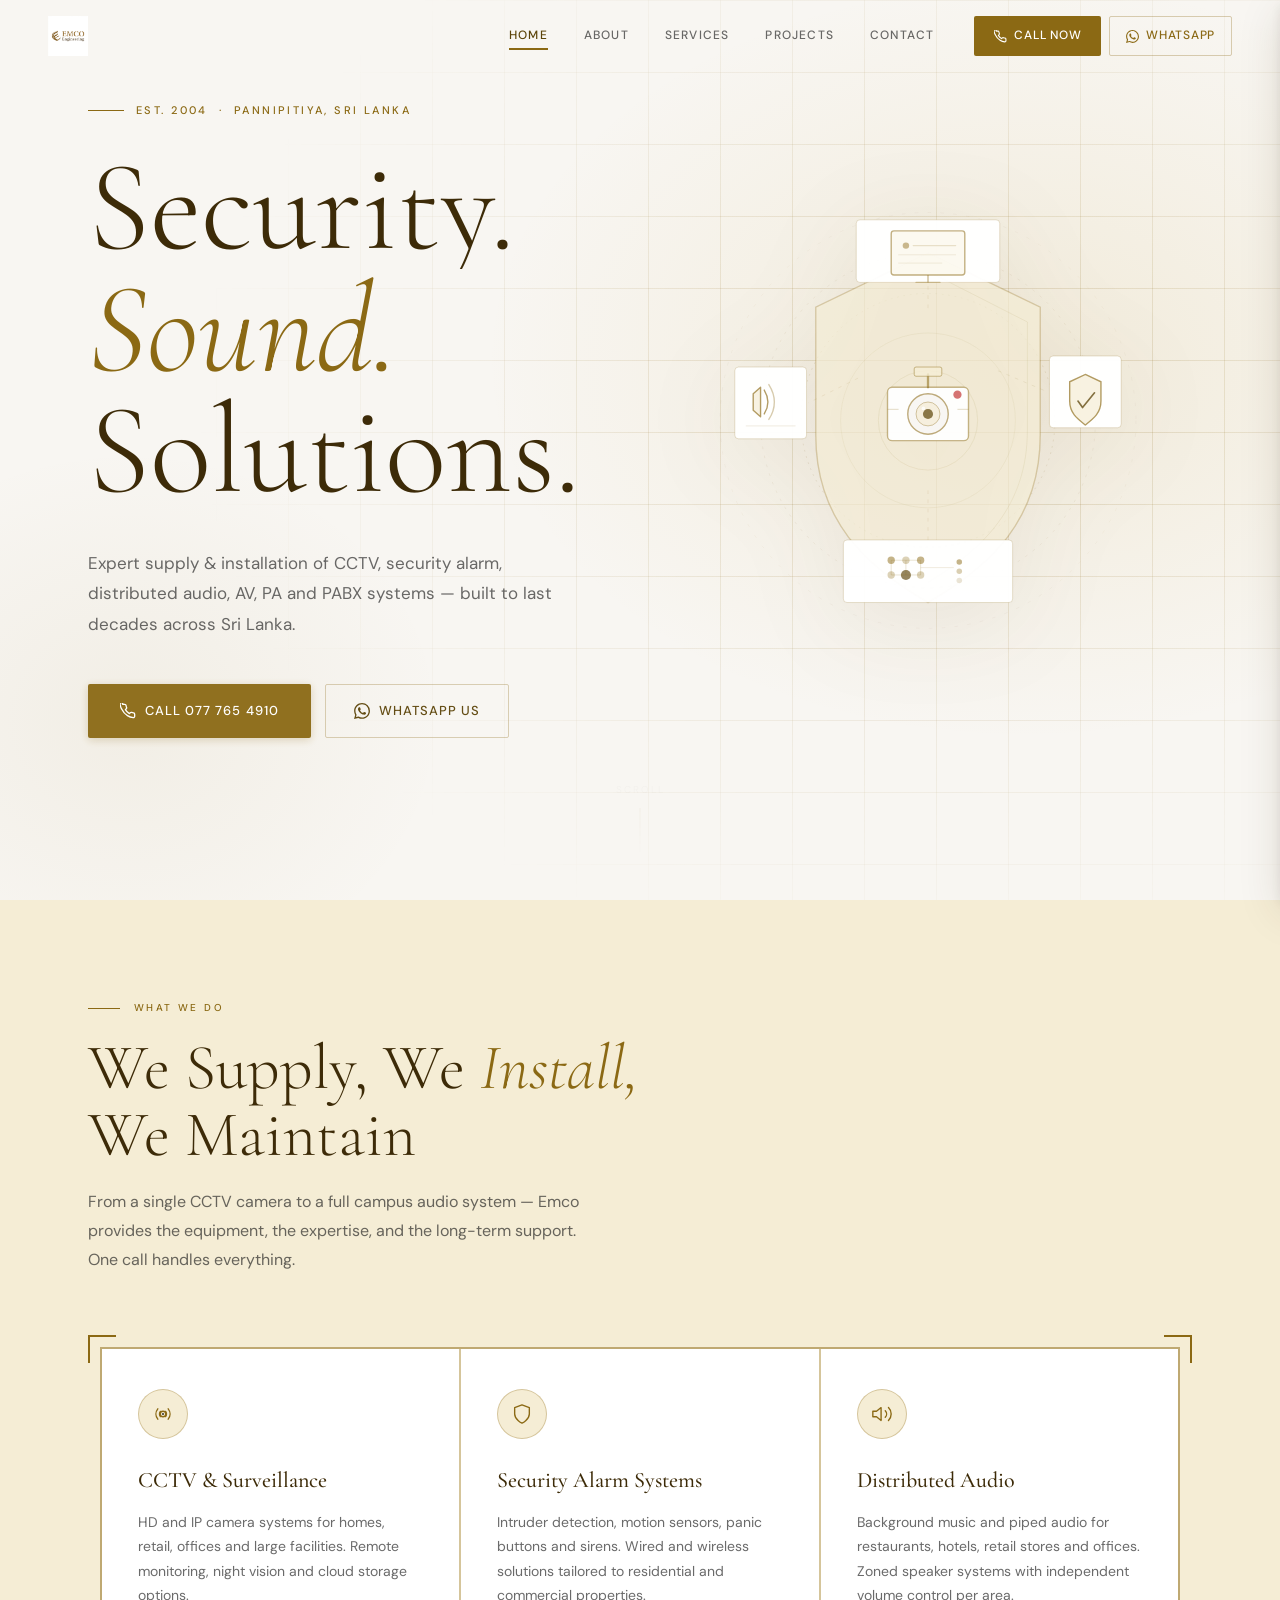
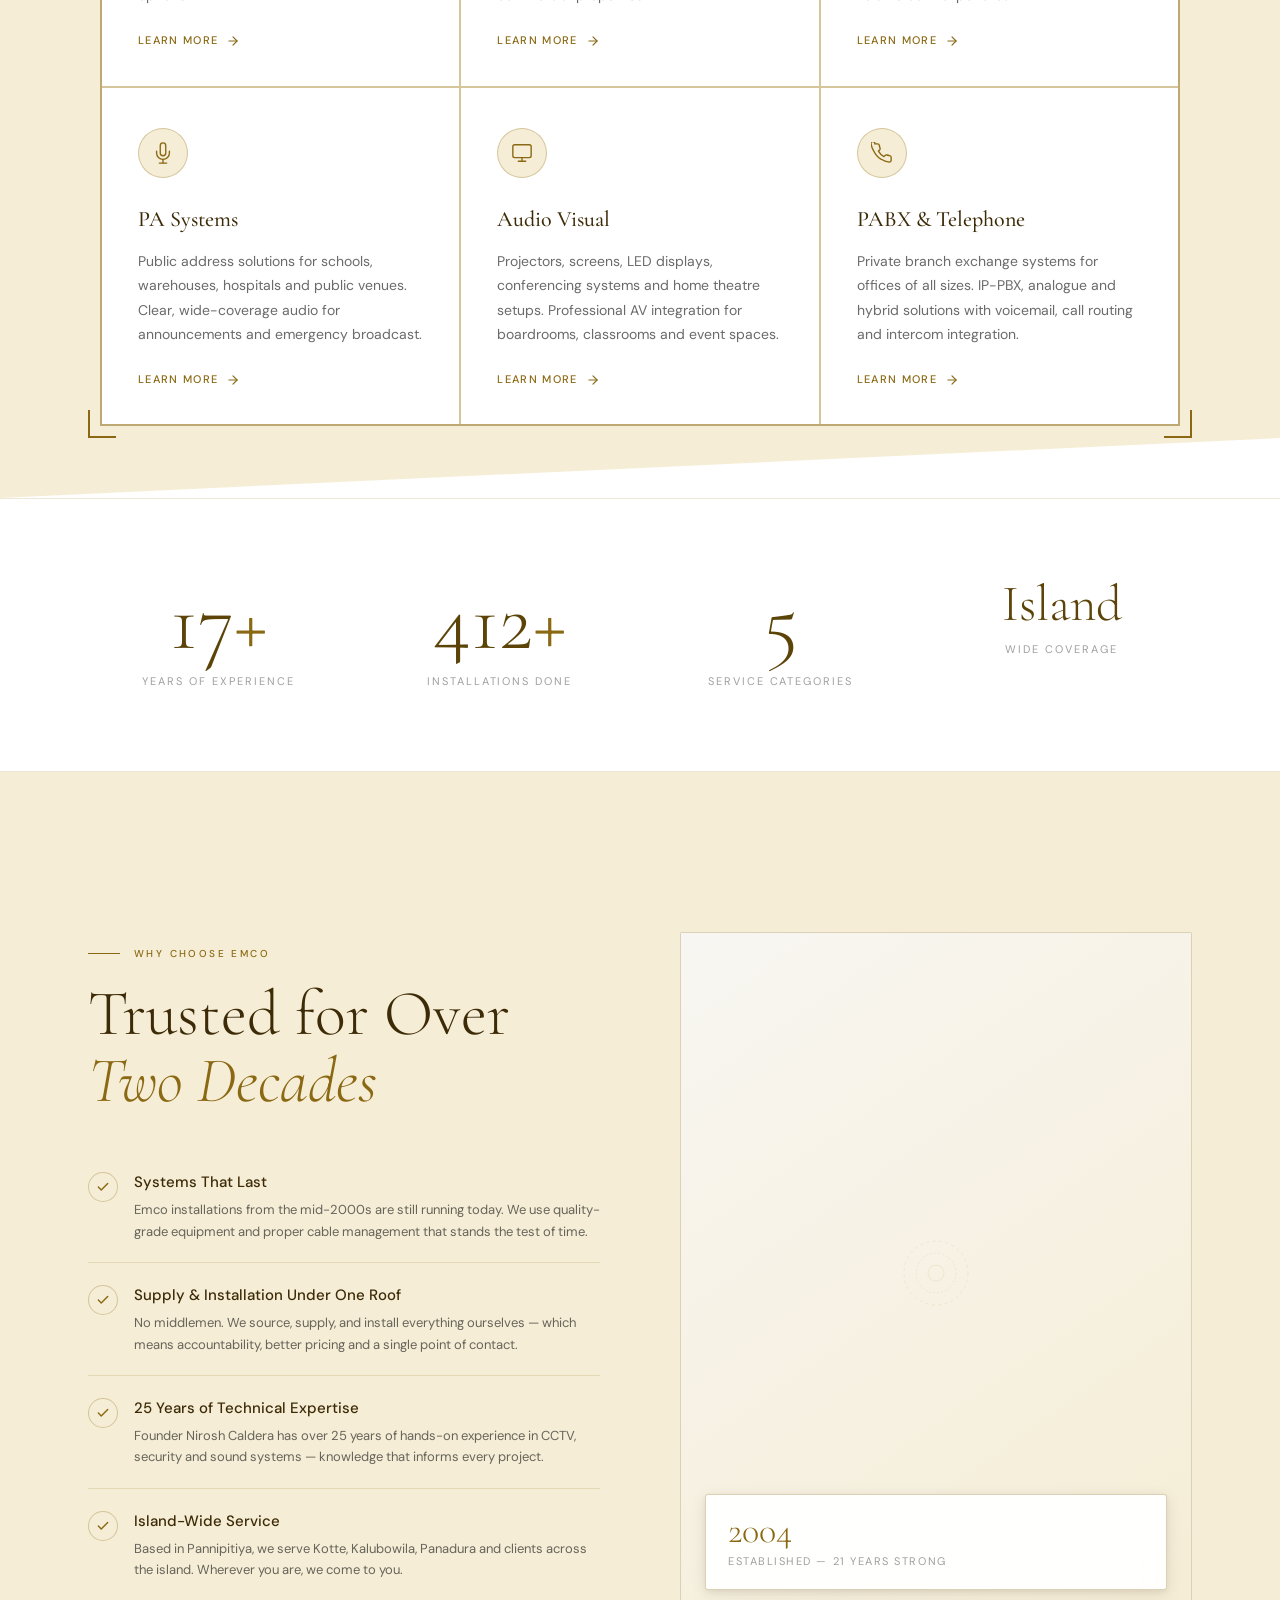
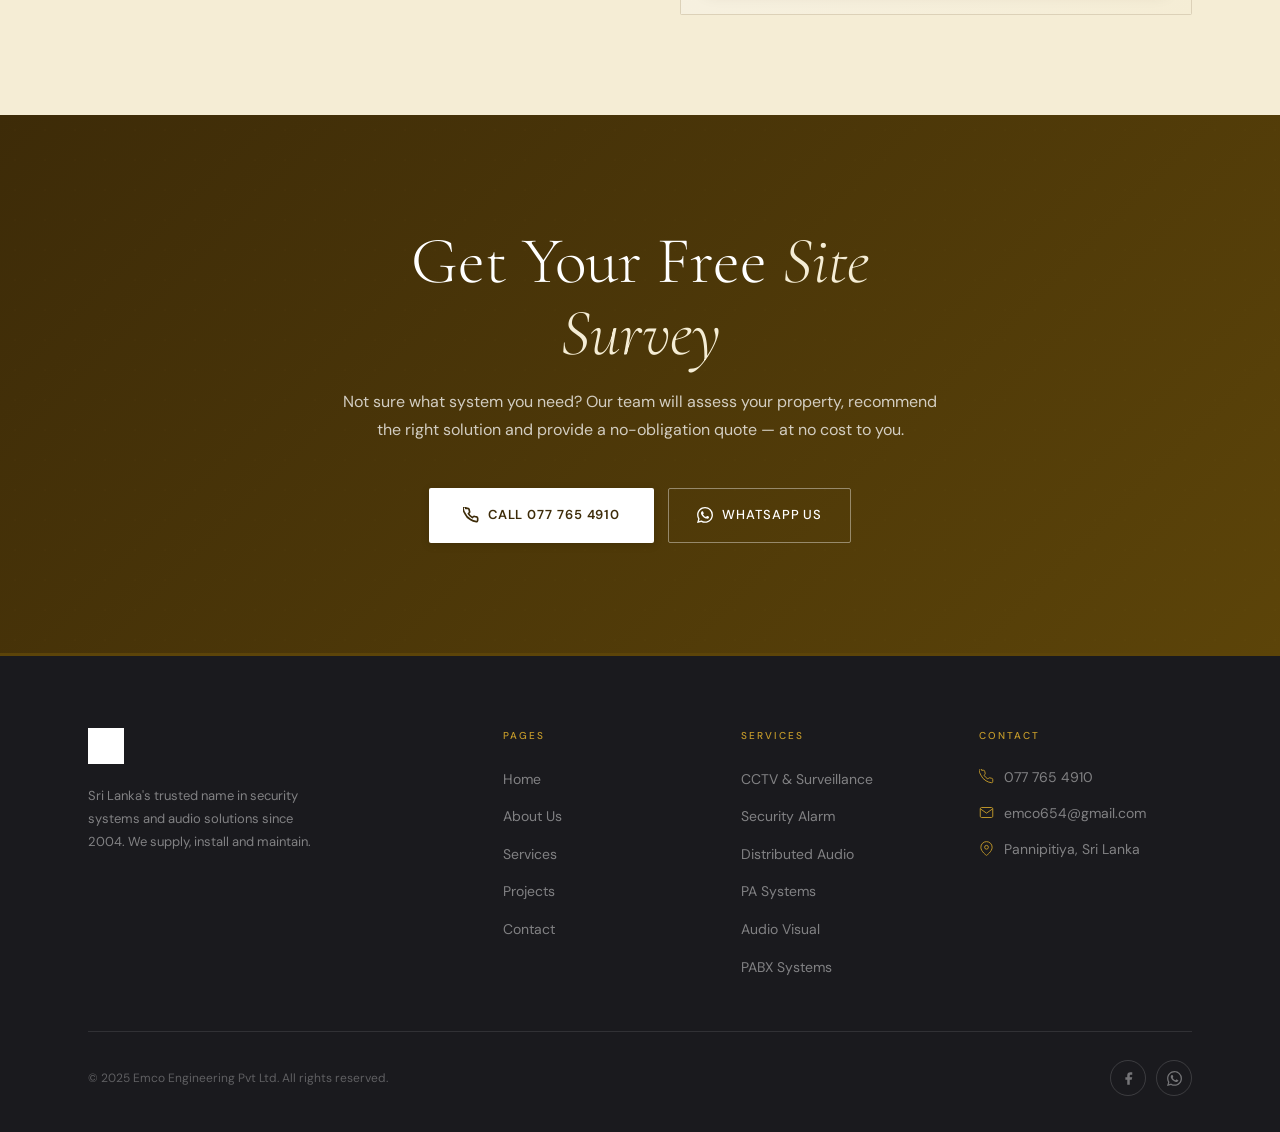
==== commit 446fc92e: "Homepage: hero graphic, colour rhythm, grid, footer separation - Hero: two-column layout with SVG in" ====
--- a/index.html
+++ b/index.html
@@ -63,22 +63,112 @@
   <div class="hero-bg"></div>
   <div class="hero-grid"></div>
   <div class="hero-content">
-    <div class="hero-label" id="heroLabel">Est. 2004 &nbsp;·&nbsp; Pannipitiya, Sri Lanka</div>
-    <h1 class="hero-title">
-      <span class="word"><span class="word-inner">Security.</span></span>
-      <span class="word"><span class="word-inner accent">Sound.</span></span>
-      <span class="word"><span class="word-inner">Solutions.</span></span>
-    </h1>
-    <p class="hero-sub" id="heroSub">Expert supply &amp; installation of CCTV, security alarm, distributed audio, AV, PA and PABX systems — built to last decades across Sri Lanka.</p>
-    <div class="hero-cta" id="heroCta">
-      <a href="tel:+94777654910" class="btn-primary">
-        <svg viewBox="0 0 24 24" width="16" height="16" fill="none" stroke="currentColor" stroke-width="2" stroke-linecap="round" stroke-linejoin="round"><path d="M22 16.92v3a2 2 0 01-2.18 2 19.79 19.79 0 01-8.63-3.07A19.5 19.5 0 013 9.82a19.79 19.79 0 01-3.07-8.63A2 2 0 014.11 2h3a2 2 0 012 1.72c.127.96.361 1.903.7 2.81a2 2 0 01-.45 2.11L8.09 9.91a16 16 0 006 6l1.27-1.27a2 2 0 012.11-.45c.907.339 1.85.573 2.81.7A2 2 0 0122 16.92z"/></svg>
-        <span>Call 077 765 4910</span>
-      </a>
-      <a href="https://wa.me/94777654910" class="btn-outline" target="_blank" rel="noopener">
-        <svg viewBox="0 0 24 24" width="16" height="16" fill="currentColor"><path d="M17.472 14.382c-.297-.149-1.758-.867-2.03-.967-.273-.099-.471-.148-.67.15-.197.297-.767.966-.94 1.164-.173.199-.347.223-.644.075-.297-.15-1.255-.463-2.39-1.475-.883-.788-1.48-1.761-1.653-2.059-.173-.297-.018-.458.13-.606.134-.133.298-.347.446-.52.149-.174.198-.298.298-.497.099-.198.05-.371-.025-.52-.075-.149-.669-1.612-.916-2.207-.242-.579-.487-.5-.669-.51-.173-.008-.371-.01-.57-.01-.198 0-.52.074-.792.372-.272.297-1.04 1.016-1.04 2.479 0 1.462 1.065 2.875 1.213 3.074.149.198 2.096 3.2 5.077 4.487.709.306 1.262.489 1.694.625.712.227 1.36.195 1.871.118.571-.085 1.758-.719 2.006-1.413.248-.694.248-1.289.173-1.413-.074-.124-.272-.198-.57-.347m-5.421 7.403h-.004a9.87 9.87 0 01-5.031-1.378l-.361-.214-3.741.982.998-3.648-.235-.374a9.86 9.86 0 01-1.51-5.26c.001-5.45 4.436-9.884 9.888-9.884 2.64 0 5.122 1.03 6.988 2.898a9.825 9.825 0 012.893 6.994c-.003 5.45-4.437 9.884-9.885 9.884m8.413-18.297A11.815 11.815 0 0012.05 0C5.495 0 .16 5.335.157 11.892c0 2.096.547 4.142 1.588 5.945L.057 24l6.305-1.654a11.882 11.882 0 005.683 1.448h.005c6.554 0 11.89-5.335 11.893-11.893a11.821 11.821 0 00-3.48-8.413Z"/></svg>
-        <span>WhatsApp Us</span>
-      </a>
+    <!-- Left: text -->
+    <div class="hero-left">
+      <div class="hero-label" id="heroLabel">Est. 2004 &nbsp;·&nbsp; Pannipitiya, Sri Lanka</div>
+      <h1 class="hero-title">
+        <span class="word"><span class="word-inner">Security.</span></span>
+        <span class="word"><span class="word-inner accent">Sound.</span></span>
+        <span class="word"><span class="word-inner">Solutions.</span></span>
+      </h1>
+      <p class="hero-sub" id="heroSub">Expert supply &amp; installation of CCTV, security alarm, distributed audio, AV, PA and PABX systems — built to last decades across Sri Lanka.</p>
+      <div class="hero-cta" id="heroCta">
+        <a href="tel:+94777654910" class="btn-primary">
+          <svg viewBox="0 0 24 24" width="16" height="16" fill="none" stroke="currentColor" stroke-width="2" stroke-linecap="round" stroke-linejoin="round"><path d="M22 16.92v3a2 2 0 01-2.18 2 19.79 19.79 0 01-8.63-3.07A19.5 19.5 0 013 9.82a19.79 19.79 0 01-3.07-8.63A2 2 0 014.11 2h3a2 2 0 012 1.72c.127.96.361 1.903.7 2.81a2 2 0 01-.45 2.11L8.09 9.91a16 16 0 006 6l1.27-1.27a2 2 0 012.11-.45c.907.339 1.85.573 2.81.7A2 2 0 0122 16.92z"/></svg>
+          <span>Call 077 765 4910</span>
+        </a>
+        <a href="https://wa.me/94777654910" class="btn-outline" target="_blank" rel="noopener">
+          <svg viewBox="0 0 24 24" width="16" height="16" fill="currentColor"><path d="M17.472 14.382c-.297-.149-1.758-.867-2.03-.967-.273-.099-.471-.148-.67.15-.197.297-.767.966-.94 1.164-.173.199-.347.223-.644.075-.297-.15-1.255-.463-2.39-1.475-.883-.788-1.48-1.761-1.653-2.059-.173-.297-.018-.458.13-.606.134-.133.298-.347.446-.52.149-.174.198-.298.298-.497.099-.198.05-.371-.025-.52-.075-.149-.669-1.612-.916-2.207-.242-.579-.487-.5-.669-.51-.173-.008-.371-.01-.57-.01-.198 0-.52.074-.792.372-.272.297-1.04 1.016-1.04 2.479 0 1.462 1.065 2.875 1.213 3.074.149.198 2.096 3.2 5.077 4.487.709.306 1.262.489 1.694.625.712.227 1.36.195 1.871.118.571-.085 1.758-.719 2.006-1.413.248-.694.248-1.289.173-1.413-.074-.124-.272-.198-.57-.347m-5.421 7.403h-.004a9.87 9.87 0 01-5.031-1.378l-.361-.214-3.741.982.998-3.648-.235-.374a9.86 9.86 0 01-1.51-5.26c.001-5.45 4.436-9.884 9.888-9.884 2.64 0 5.122 1.03 6.988 2.898a9.825 9.825 0 012.893 6.994c-.003 5.45-4.437 9.884-9.885 9.884m8.413-18.297A11.815 11.815 0 0012.05 0C5.495 0 .16 5.335.157 11.892c0 2.096.547 4.142 1.588 5.945L.057 24l6.305-1.654a11.882 11.882 0 005.683 1.448h.005c6.554 0 11.89-5.335 11.893-11.893a11.821 11.821 0 00-3.48-8.413Z"/></svg>
+          <span>WhatsApp Us</span>
+        </a>
+      </div>
+    </div>
+    <!-- Right: industry illustration -->
+    <div class="hero-right" id="heroGraphic">
+      <svg class="hero-graphic-svg" viewBox="0 0 500 540" fill="none" xmlns="http://www.w3.org/2000/svg">
+        <!-- Concentric signal rings -->
+        <circle cx="250" cy="270" r="226" stroke="rgba(139,105,20,0.05)" stroke-width="1" stroke-dasharray="4 10"/>
+        <circle cx="250" cy="270" r="182" stroke="rgba(139,105,20,0.08)" stroke-width="1" stroke-dasharray="3 7"/>
+        <circle cx="250" cy="270" r="138" stroke="rgba(139,105,20,0.13)" stroke-width="1" stroke-dasharray="2 5"/>
+        <circle cx="250" cy="270" r="95"  stroke="rgba(139,105,20,0.20)" stroke-width="1"/>
+        <circle cx="250" cy="270" r="54"  stroke="rgba(139,105,20,0.28)" stroke-width="1"/>
+        <!-- Main shield -->
+        <path d="M250 88 L372 147 L372 286 C372 378 318 429 250 468 C182 429 128 378 128 286 L128 147 Z"
+              fill="rgba(245,237,213,0.65)" stroke="rgba(139,105,20,0.28)" stroke-width="1.5"/>
+        <!-- Shield inner accent -->
+        <path d="M250 108 L358 163 L358 281 C358 363 310 410 250 446"
+              stroke="rgba(139,105,20,0.09)" stroke-width="1" fill="none"/>
+        <!-- Camera body -->
+        <rect x="206" y="234" width="88" height="58" rx="5"
+              fill="rgba(255,255,255,0.93)" stroke="rgba(139,105,20,0.48)" stroke-width="1.5"/>
+        <!-- Lens housing -->
+        <circle cx="250" cy="263" r="22" fill="rgba(248,246,242,0.9)" stroke="rgba(139,105,20,0.55)" stroke-width="1.5"/>
+        <circle cx="250" cy="263" r="13" fill="rgba(245,237,213,0.7)" stroke="rgba(139,105,20,0.38)" stroke-width="1"/>
+        <circle cx="250" cy="263" r="5.5" fill="rgba(92,68,9,0.70)"/>
+        <circle cx="245" cy="257" r="2"   fill="rgba(255,255,255,0.75)"/>
+        <!-- Mount arm -->
+        <line x1="250" y1="234" x2="250" y2="220" stroke="rgba(139,105,20,0.55)" stroke-width="2.5" stroke-linecap="round"/>
+        <rect x="235" y="212" width="30" height="10" rx="2" fill="rgba(245,237,213,0.8)" stroke="rgba(139,105,20,0.48)" stroke-width="1"/>
+        <!-- REC indicator -->
+        <circle cx="282" cy="242" r="4.5" fill="rgba(190,40,40,0.65)"/>
+        <!-- Camera body rule lines -->
+        <line x1="206" y1="258" x2="218" y2="258" stroke="rgba(139,105,20,0.22)" stroke-width="1.2"/>
+        <line x1="282" y1="258" x2="294" y2="258" stroke="rgba(139,105,20,0.22)" stroke-width="1.2"/>
+
+        <!-- CARD: Audio / Speaker (left float) -->
+        <rect x="40" y="212" width="78" height="78" rx="4"
+              fill="rgba(255,255,255,0.96)" stroke="rgba(139,105,20,0.22)" stroke-width="1"/>
+        <polygon points="68,234 60,241 60,259 68,266 68,234"
+                 stroke="rgba(139,105,20,0.65)" stroke-width="1.5" fill="rgba(245,237,213,0.7)" stroke-linejoin="round"/>
+        <path d="M72 237 Q80 250 72 263" stroke="rgba(139,105,20,0.65)" stroke-width="1.5" fill="none" stroke-linecap="round"/>
+        <path d="M77 231 Q89 250 77 269" stroke="rgba(139,105,20,0.35)" stroke-width="1.5" fill="none" stroke-linecap="round"/>
+        <line x1="52" y1="276" x2="106" y2="276" stroke="rgba(139,105,20,0.14)" stroke-width="1"/>
+
+        <!-- CARD: Security Shield (right float) -->
+        <rect x="382" y="200" width="78" height="78" rx="4"
+              fill="rgba(255,255,255,0.96)" stroke="rgba(139,105,20,0.22)" stroke-width="1"/>
+        <path d="M421 220 L438 228 L438 249 C438 262 430 268 421 275 C412 268 404 262 404 249 L404 228 Z"
+              stroke="rgba(139,105,20,0.65)" stroke-width="1.5" fill="rgba(245,237,213,0.7)"/>
+        <polyline points="413 249 418 256 431 240" stroke="rgba(92,68,9,0.75)" stroke-width="1.8" fill="none" stroke-linecap="round" stroke-linejoin="round"/>
+
+        <!-- CARD: AV Monitor (top float) -->
+        <rect x="172" y="52" width="156" height="68" rx="4"
+              fill="rgba(255,255,255,0.96)" stroke="rgba(139,105,20,0.22)" stroke-width="1"/>
+        <rect x="210" y="64" width="80" height="48" rx="3" stroke="rgba(139,105,20,0.52)" stroke-width="1.5" fill="rgba(245,237,213,0.35)"/>
+        <line x1="250" y1="112" x2="250" y2="120" stroke="rgba(139,105,20,0.45)" stroke-width="1.5"/>
+        <line x1="237" y1="120" x2="263" y2="120" stroke="rgba(139,105,20,0.35)" stroke-width="1.5" stroke-linecap="round"/>
+        <circle cx="226" cy="80" r="3.5" fill="rgba(139,105,20,0.45)"/>
+        <line x1="234" y1="80" x2="280" y2="80" stroke="rgba(139,105,20,0.18)" stroke-width="1.5" stroke-linecap="round"/>
+        <line x1="218" y1="90" x2="280" y2="90" stroke="rgba(139,105,20,0.12)" stroke-width="1"   stroke-linecap="round"/>
+        <line x1="218" y1="99" x2="265" y2="99" stroke="rgba(139,105,20,0.12)" stroke-width="1"   stroke-linecap="round"/>
+
+        <!-- CARD: PABX Network grid (bottom float) -->
+        <rect x="158" y="400" width="184" height="68" rx="4"
+              fill="rgba(255,255,255,0.96)" stroke="rgba(139,105,20,0.22)" stroke-width="1"/>
+        <circle cx="210" cy="422" r="4" fill="rgba(139,105,20,0.50)"/>
+        <circle cx="226" cy="422" r="4" fill="rgba(139,105,20,0.30)"/>
+        <circle cx="242" cy="422" r="4" fill="rgba(139,105,20,0.50)"/>
+        <circle cx="210" cy="438" r="4" fill="rgba(139,105,20,0.30)"/>
+        <circle cx="226" cy="438" r="5.5" fill="rgba(92,68,9,0.65)"/>
+        <circle cx="242" cy="438" r="4" fill="rgba(139,105,20,0.30)"/>
+        <line x1="210" y1="422" x2="226" y2="422" stroke="rgba(139,105,20,0.20)" stroke-width="1"/>
+        <line x1="226" y1="422" x2="242" y2="422" stroke="rgba(139,105,20,0.20)" stroke-width="1"/>
+        <line x1="210" y1="438" x2="226" y2="438" stroke="rgba(139,105,20,0.20)" stroke-width="1"/>
+        <line x1="226" y1="438" x2="242" y2="438" stroke="rgba(139,105,20,0.20)" stroke-width="1"/>
+        <line x1="210" y1="422" x2="210" y2="438" stroke="rgba(139,105,20,0.20)" stroke-width="1"/>
+        <line x1="226" y1="422" x2="226" y2="438" stroke="rgba(139,105,20,0.20)" stroke-width="1"/>
+        <line x1="242" y1="422" x2="242" y2="438" stroke="rgba(139,105,20,0.20)" stroke-width="1"/>
+        <circle cx="284" cy="424" r="3" fill="rgba(139,105,20,0.50)"/>
+        <circle cx="284" cy="434" r="3" fill="rgba(139,105,20,0.32)"/>
+        <circle cx="284" cy="444" r="3" fill="rgba(139,105,20,0.18)"/>
+        <line x1="242" y1="430" x2="278" y2="430" stroke="rgba(139,105,20,0.14)" stroke-width="1"/>
+
+        <!-- Dashed connector lines from shield to cards -->
+        <line x1="174" y1="224" x2="120" y2="251" stroke="rgba(139,105,20,0.11)" stroke-width="1" stroke-dasharray="4 6"/>
+        <line x1="326" y1="216" x2="380" y2="239" stroke="rgba(139,105,20,0.11)" stroke-width="1" stroke-dasharray="4 6"/>
+        <line x1="250" y1="148" x2="250" y2="122" stroke="rgba(139,105,20,0.11)" stroke-width="1" stroke-dasharray="4 6"/>
+        <line x1="250" y1="346" x2="250" y2="400" stroke="rgba(139,105,20,0.11)" stroke-width="1" stroke-dasharray="4 6"/>
+      </svg>
     </div>
   </div>
   <div class="hero-scroll" id="heroScroll">
@@ -94,6 +184,7 @@
     <h2 class="section-heading reveal d1">We Supply, We <em>Install,</em><br>We Maintain</h2>
     <p class="section-body reveal d2">From a single CCTV camera to a full campus audio system — Emco provides the equipment, the expertise, and the long-term support. One call handles everything.</p>
 
+    <div class="services-grid-wrap">
     <div class="services-grid">
       <div class="s-card reveal d1">
         <div class="s-icon">
@@ -144,10 +235,11 @@
         <a href="services.html" class="s-link nav-link-anim">Learn more <svg viewBox="0 0 24 24"><line x1="5" y1="12" x2="19" y2="12"/><polyline points="12 5 19 12 12 19"/></svg></a>
       </div>
     </div>
-  </div>
-
-  <!-- Angled bottom divider -->
-  <svg class="angle-divider" viewBox="0 0 1440 60" preserveAspectRatio="none" style="height:60px;fill:var(--bg-warm);">
+    </div><!-- /.services-grid-wrap -->
+  </div>
+
+  <!-- Angled bottom divider — shows next section colour (stats = white) -->
+  <svg class="angle-divider" viewBox="0 0 1440 60" preserveAspectRatio="none" style="height:60px;fill:var(--bg);">
     <polygon points="0,60 1440,0 1440,60"/>
   </svg>
 </section>
@@ -176,7 +268,8 @@
 
 <!-- ===== WHY EMCO ===== -->
 <section class="why-section">
-  <svg class="angle-divider" viewBox="0 0 1440 60" preserveAspectRatio="none" style="height:60px;fill:var(--bg-soft);">
+  <!-- Angled top divider — shows why-section colour (bg-warm) cutting into stats (white) -->
+  <svg class="angle-divider" viewBox="0 0 1440 60" preserveAspectRatio="none" style="height:60px;fill:var(--bg-warm);">
     <polygon points="0,0 1440,60 0,60"/>
   </svg>
   <div class="section-inner">
--- a/style.css
+++ b/style.css
@@ -209,8 +209,26 @@
 .hero-content {
   position: relative; z-index: 2;
   max-width: var(--max-w); margin: 0 auto;
-  padding: 0 48px; width: 100%;
-  padding-top: 72px;
+  padding: 80px 48px 140px;
+  width: 100%;
+  display: grid;
+  grid-template-columns: 1fr 1fr;
+  align-items: center;
+  gap: 48px;
+}
+.hero-left { display: flex; flex-direction: column; }
+.hero-right {
+  display: flex; align-items: center; justify-content: center;
+  opacity: 0;
+  animation: heroGraphicIn 1.3s var(--ease-expo) 0.9s forwards;
+}
+@keyframes heroGraphicIn {
+  from { opacity: 0; transform: translateX(36px) scale(0.96); }
+  to   { opacity: 1; transform: translateX(0) scale(1); }
+}
+.hero-graphic-svg {
+  width: 100%; max-width: 460px; height: auto;
+  filter: drop-shadow(0 16px 48px rgba(61,43,8,0.08));
 }
 .hero-label {
   font-size: 11px; font-weight: 500; letter-spacing: 0.22em; text-transform: uppercase;
@@ -313,9 +331,23 @@
 .angle-divider { display: block; width: 100%; line-height: 0; }
 
 /* ── HOME: SERVICES GRID ────────────────────────────────────── */
-.services-section { background: var(--bg); }
+.services-section { background: var(--bg-warm); }
 .services-section .section-inner { padding-bottom: 0; }
-.services-grid { display: grid; grid-template-columns: repeat(3, 1fr); gap: 1px; background: var(--border); border: 1px solid var(--border); margin-top: 60px; }
+.services-grid-wrap {
+  position: relative;
+  margin-top: 60px;
+  padding: 12px;
+  background:
+    linear-gradient(var(--gold), var(--gold)) top    left  / 28px 2px  no-repeat,
+    linear-gradient(var(--gold), var(--gold)) top    left  / 2px  28px no-repeat,
+    linear-gradient(var(--gold), var(--gold)) top    right / 28px 2px  no-repeat,
+    linear-gradient(var(--gold), var(--gold)) top    right / 2px  28px no-repeat,
+    linear-gradient(var(--gold), var(--gold)) bottom left  / 28px 2px  no-repeat,
+    linear-gradient(var(--gold), var(--gold)) bottom left  / 2px  28px no-repeat,
+    linear-gradient(var(--gold), var(--gold)) bottom right / 28px 2px  no-repeat,
+    linear-gradient(var(--gold), var(--gold)) bottom right / 2px  28px no-repeat;
+}
+.services-grid { display: grid; grid-template-columns: repeat(3, 1fr); gap: 2px; background: var(--border-2); border: 2px solid var(--border-2); }
 .s-card {
   background: var(--bg); padding: 40px 36px 36px;
   position: relative; overflow: hidden; transition: background 0.35s, box-shadow 0.35s;
@@ -348,9 +380,9 @@
 
 /* ── HOME: STATS ────────────────────────────────────────────── */
 .stats-section {
-  background: var(--bg-warm);
-  border-top: 1px solid var(--border-2);
-  border-bottom: 1px solid var(--border-2);
+  background: var(--bg);
+  border-top: 1px solid var(--border);
+  border-bottom: 1px solid var(--border);
 }
 .stats-grid {
   max-width: var(--max-w); margin: 0 auto; padding: 80px 48px;
@@ -361,7 +393,7 @@
 .stat-lbl { font-size: 11px; letter-spacing: 0.18em; text-transform: uppercase; color: var(--text-3); margin-top: 10px; }
 
 /* ── HOME: WHY EMCO ─────────────────────────────────────────── */
-.why-section { background: var(--bg-soft); }
+.why-section { background: var(--bg-warm); }
 .why-grid { display: grid; grid-template-columns: 1fr 1fr; gap: 80px; align-items: center; }
 .why-list { list-style: none; margin-top: 36px; }
 .why-item { display: flex; gap: 16px; align-items: flex-start; padding: 20px 0; border-bottom: 0.5px solid var(--border); }
@@ -375,13 +407,13 @@
 .why-item h4 { font-size: 15px; font-weight: 500; margin-bottom: 5px; color: var(--brown); }
 .why-item p { font-size: 13px; color: var(--text-2); line-height: 1.65; }
 .why-visual {
-  position: relative; aspect-ratio: 3/4; background: var(--bg-warm);
+  position: relative; aspect-ratio: 3/4; background: var(--bg);
   border-radius: 2px; overflow: hidden; border: 1px solid var(--border-2);
 }
 .why-img { width: 100%; height: 100%; object-fit: cover; }
 .why-img-placeholder {
   width: 100%; height: 100%;
-  background: linear-gradient(145deg, var(--bg-warm) 0%, var(--gold-pale) 100%);
+  background: linear-gradient(145deg, var(--bg-soft) 0%, var(--bg-warm) 100%);
   display: flex; align-items: center; justify-content: center;
 }
 .why-img-placeholder svg { width: 80px; height: 80px; stroke: var(--border-2); fill: none; stroke-width: 0.75; }
@@ -429,7 +461,7 @@
 .btn-outline-white:hover { border-color: #fff; background: rgba(255,255,255,0.1); transform: translateY(-3px); }
 
 /* ── FOOTER ─────────────────────────────────────────────────── */
-.footer { background: var(--brown); border-top: 1px solid rgba(255,255,255,0.08); }
+.footer { background: #1A1A1E; border-top: 3px solid var(--gold-dark); }
 .footer-inner { max-width: var(--max-w); margin: 0 auto; padding: 72px 48px 36px; }
 .footer-top { display: grid; grid-template-columns: 2fr 1fr 1fr 1.2fr; gap: 60px; padding-bottom: 52px; border-bottom: 0.5px solid rgba(255,255,255,0.1); }
 .footer-logo img { height: 36px; margin-bottom: 20px; filter: brightness(0) invert(1); }
@@ -623,8 +655,11 @@
 @media (max-width: 1024px) {
   .services-grid { grid-template-columns: repeat(2, 1fr); }
   .stats-grid { grid-template-columns: repeat(2, 1fr); gap: 40px; }
+  .hero-content { gap: 32px; }
 }
 @media (max-width: 860px) {
+  .hero-content { grid-template-columns: 1fr; padding-bottom: 100px; }
+  .hero-right { display: none; }
   .why-grid, .about-grid, .contact-grid { grid-template-columns: 1fr; gap: 48px; }
   .svc-block { grid-template-columns: 1fr; }
   .svc-block.flip { direction: ltr; }
@@ -636,7 +671,7 @@
   .hamburger { display: flex; }
   .navbar { padding: 0 20px; }
   .section-inner { padding: 64px 20px; }
-  .hero-content { padding: 0 20px; padding-top: 72px; }
+  .hero-content { padding: 72px 20px 100px; }
   .stats-grid { padding: 60px 20px; grid-template-columns: repeat(2, 1fr); }
   .footer-inner { padding: 56px 20px 28px; }
   .footer-top { grid-template-columns: 1fr; gap: 36px; }
